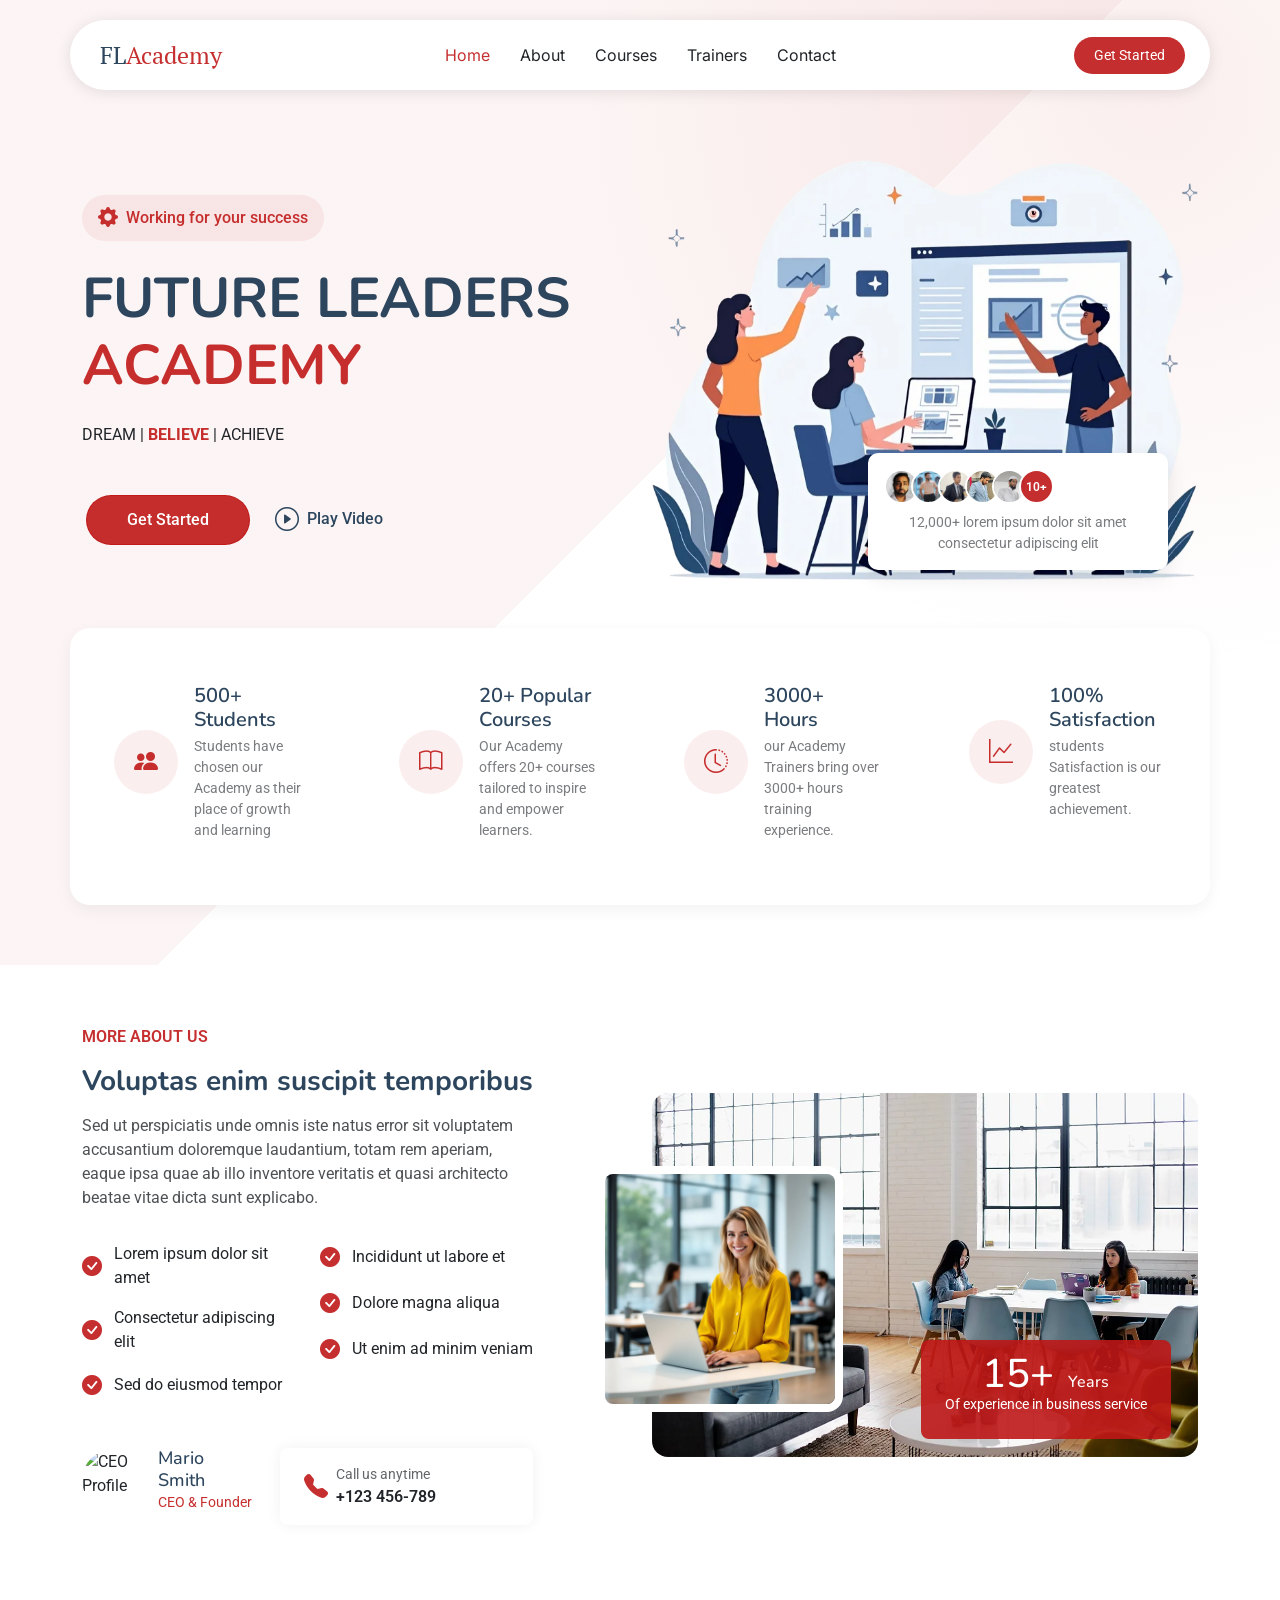
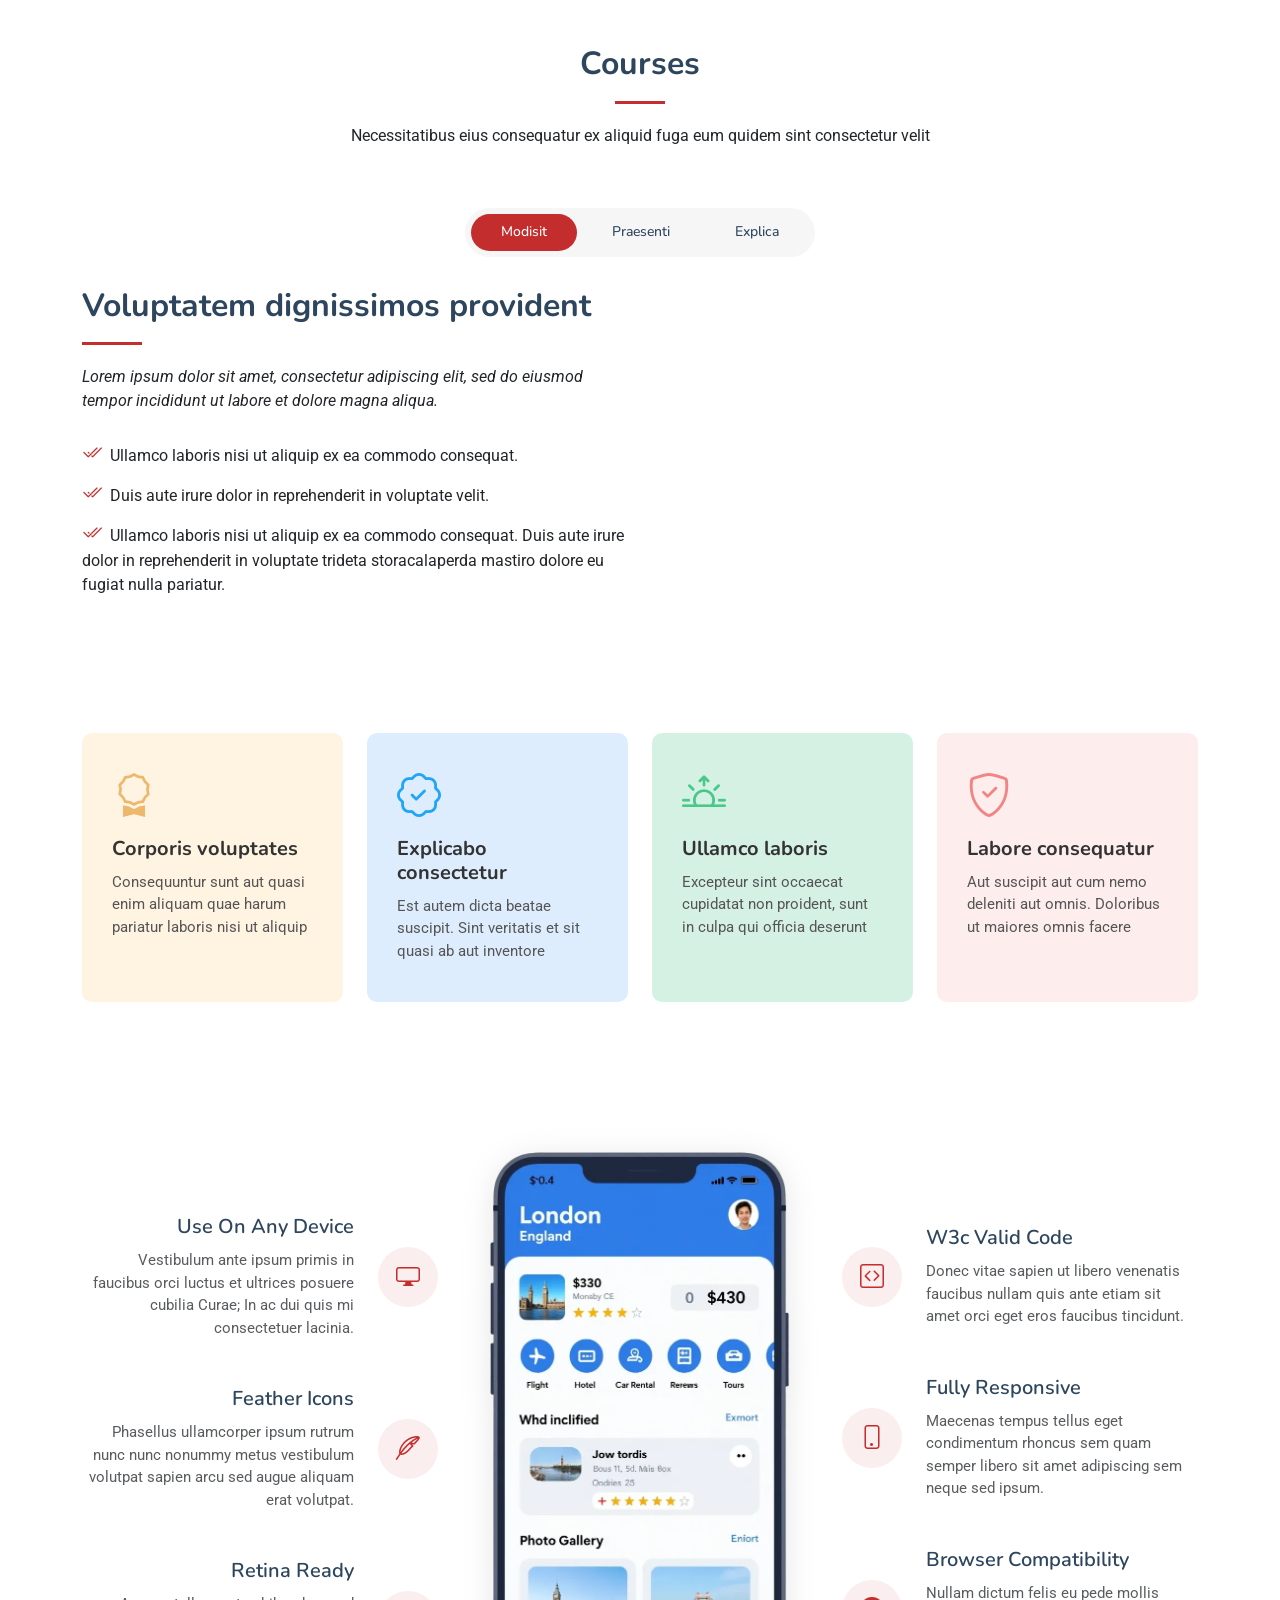
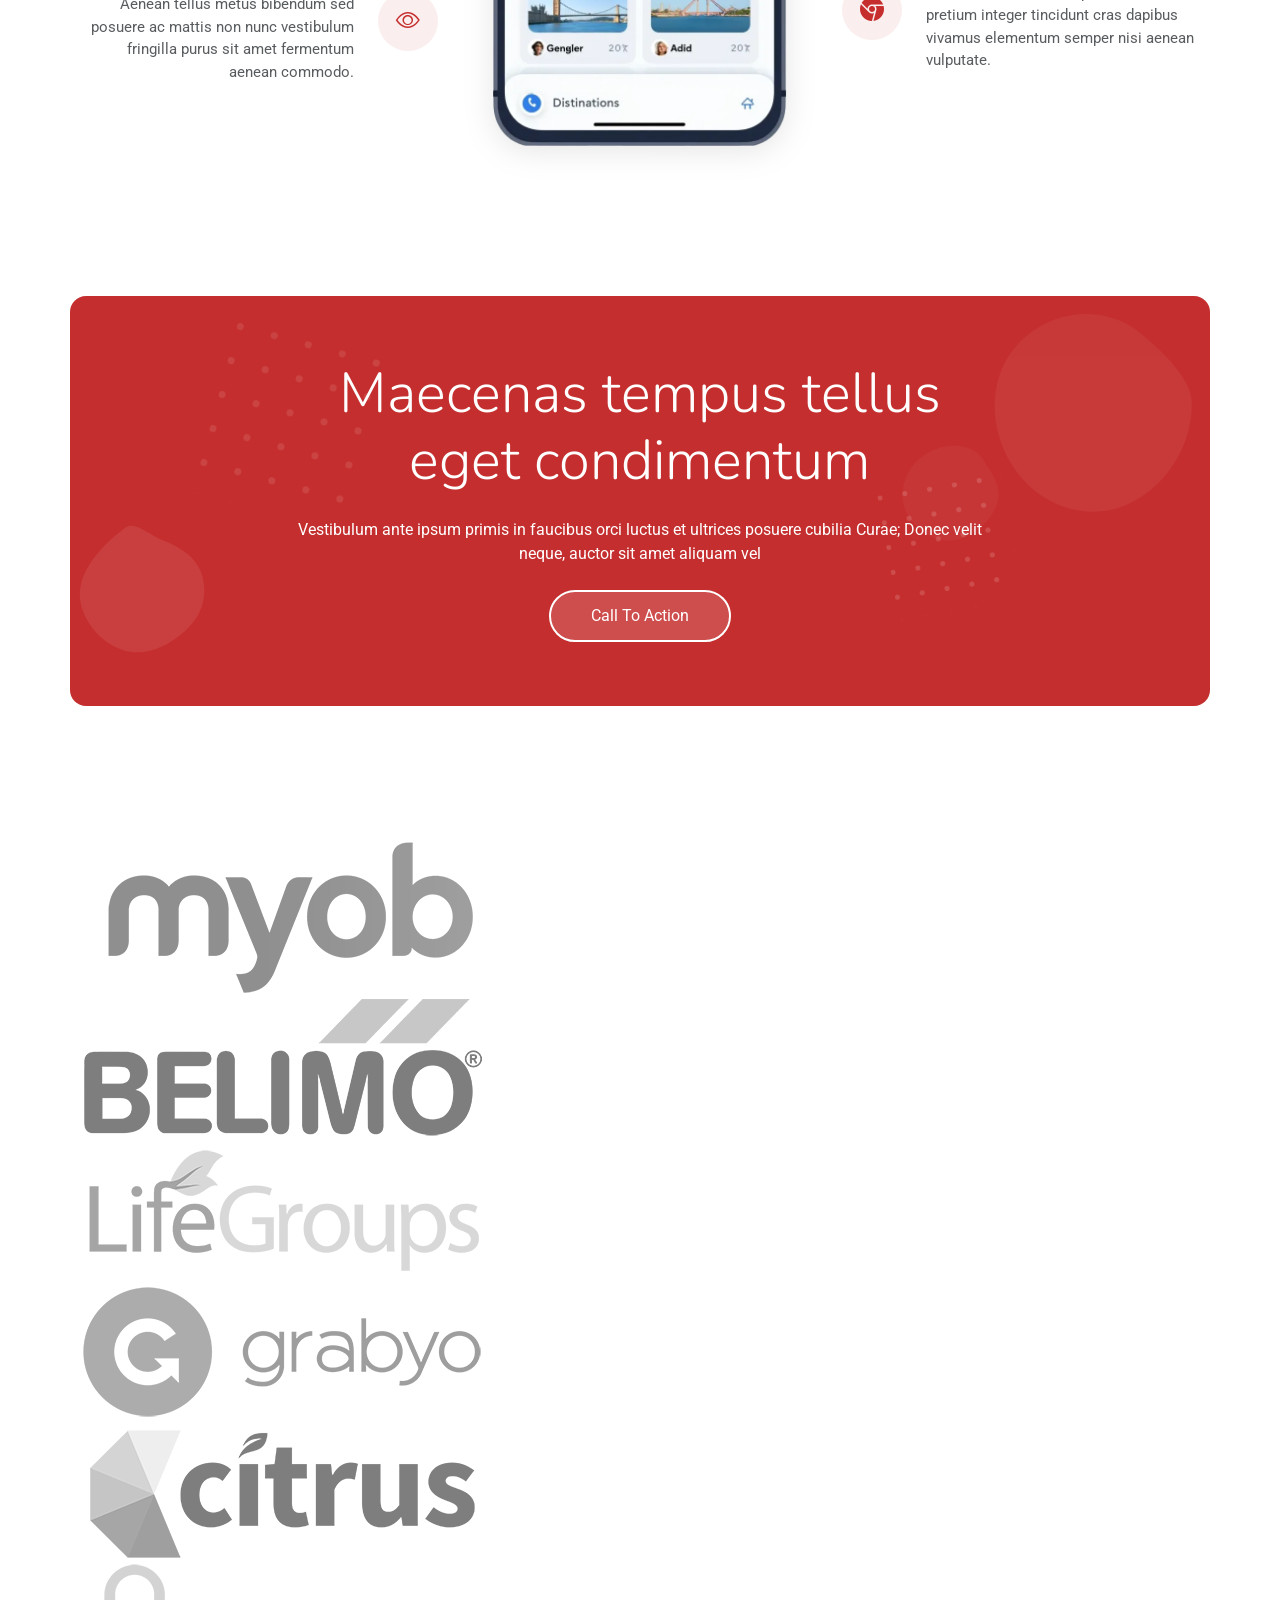
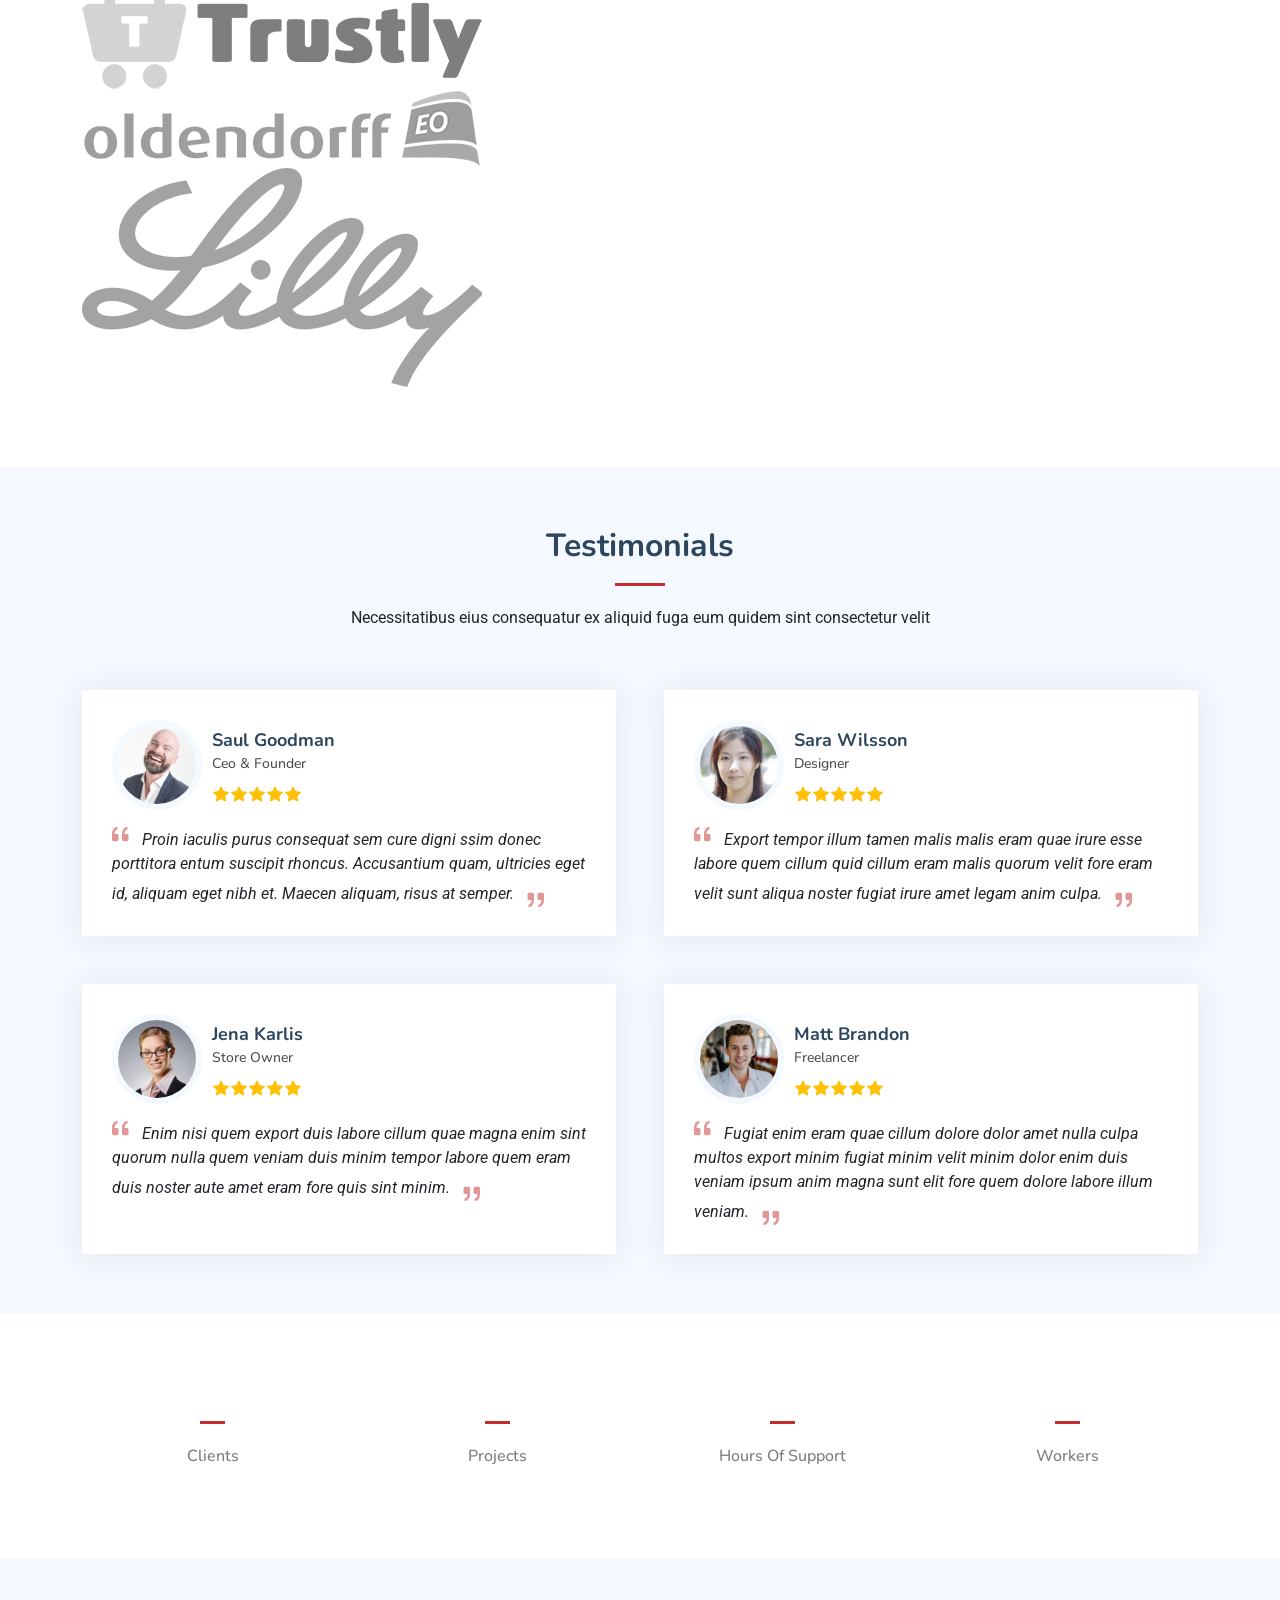
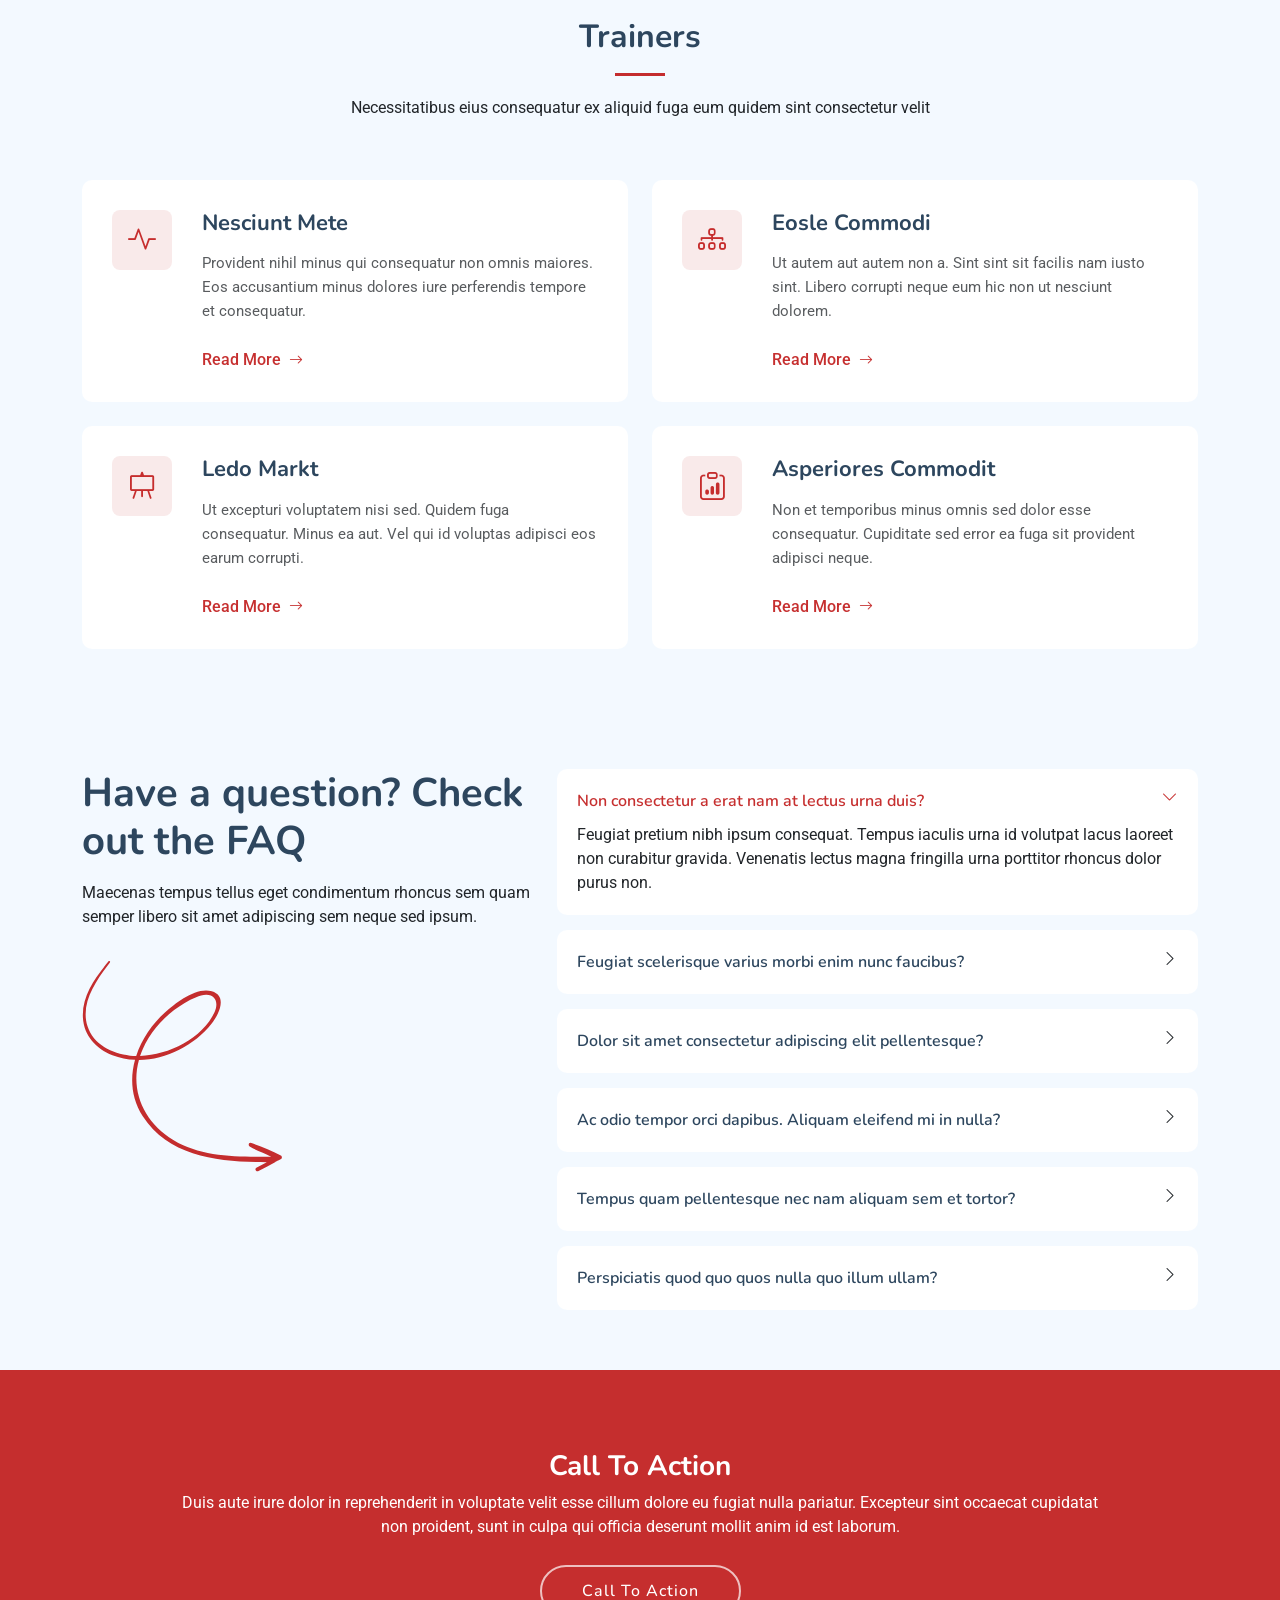
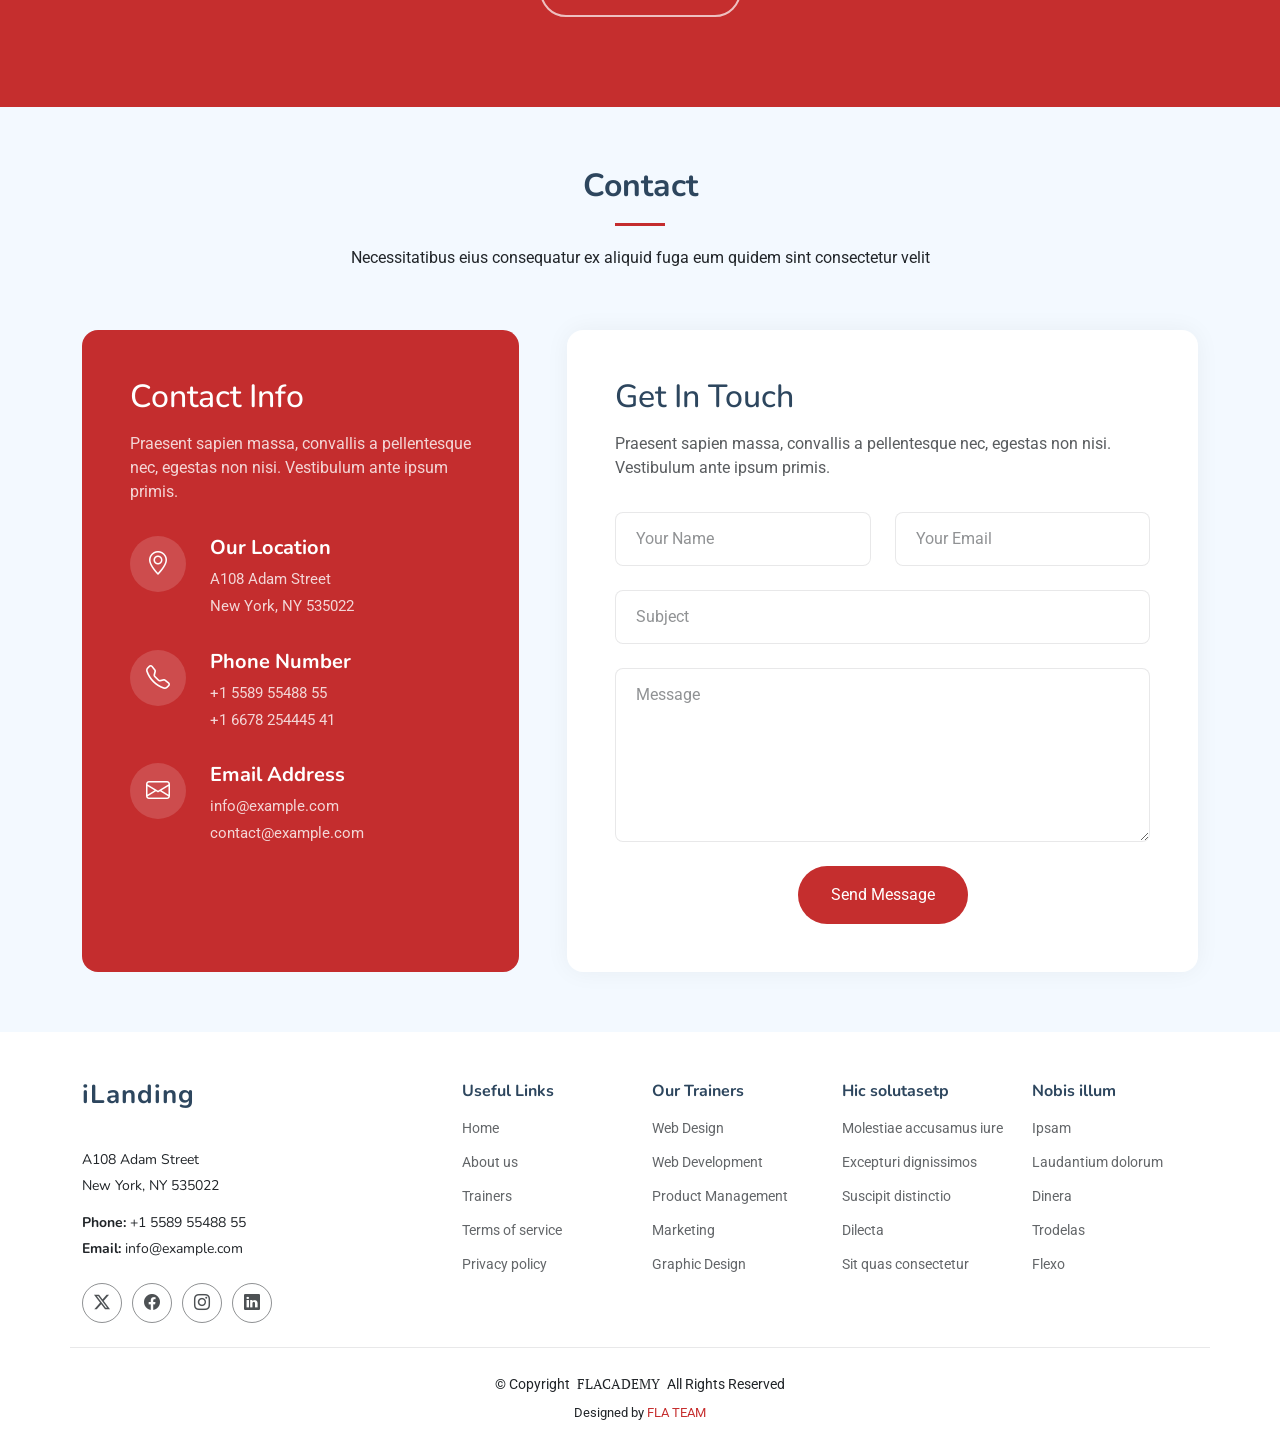
==== index.html @ 69ea2c57 "Add files via upload" ====
<!DOCTYPE html>
<html lang="en">

<head>
  <meta charset="utf-8">
  <meta content="width=device-width, initial-scale=1.0" name="viewport">
  <title>fla Academy</title>
  <meta name="description" content="">
  <meta name="keywords" content="">

  <!-- Favicons -->
  <link href="assets/img/favicon.png" rel="icon">
  <link href="assets/img/apple-touch-icon.png" rel="apple-touch-icon">

  <!-- Fonts -->
  <link href="https://fonts.googleapis.com" rel="preconnect">
  <link href="https://fonts.gstatic.com" rel="preconnect" crossorigin>
  <link
    href="https://fonts.googleapis.com/css2?family=Roboto:ital,wght@0,100;0,300;0,400;0,500;0,700;0,900;1,100;1,300;1,400;1,500;1,700;1,900&family=Inter:wght@100;200;300;400;500;600;700;800;900&family=Nunito:ital,wght@0,200;0,300;0,400;0,500;0,600;0,700;0,800;0,900;1,200;1,300;1,400;1,500;1,600;1,700;1,800;1,900&display=swap"
    rel="stylesheet">
  <link rel="preconnect" href="https://fonts.googleapis.com">
  <link rel="preconnect" href="https://fonts.gstatic.com" crossorigin>
  <link rel="preconnect" href="https://fonts.gstatic.com" crossorigin>
  <link href="https://fonts.googleapis.com/css2?family=PT+Serif:ital,wght@0,400;0,700;1,400;1,700&display=swap"
    rel="stylesheet">
  <!-- Vendor CSS Files -->
  <link href="assets/vendor/bootstrap/css/bootstrap.min.css" rel="stylesheet">
  <link href="assets/vendor/bootstrap-icons/bootstrap-icons.css" rel="stylesheet">
  <link href="assets/vendor/aos/aos.css" rel="stylesheet">
  <link href="assets/vendor/glightbox/css/glightbox.min.css" rel="stylesheet">
  <link href="assets/vendor/swiper/swiper-bundle.min.css" rel="stylesheet">

  <!-- Main CSS File -->
  <link href="assets/css/main.css" rel="stylesheet">
  <link href="assets/css/styles.css" rel="stylesheet">

  <!-- =======================================================
  * Template Name: iLanding
  * Template URL: https://bootstrapmade.com/ilanding-bootstrap-landing-page-template/
  * Updated: Nov 12 2024 with Bootstrap v5.3.3
  * Author: BootstrapMade.com
  * License: https://bootstrapmade.com/license/
  ======================================================== -->
</head>

<body class="index-page">

  <header id="header" class="header d-flex align-items-center fixed-top">
    <div
      class="header-container container-fluid container-xl position-relative d-flex align-items-center justify-content-between">

      <a href="index.html" class="logo d-flex align-items-center me-auto me-xl-0">
        <!-- Uncomment the line below if you also wish to use an image logo -->
        <!-- <img src="assets/img/logo.png" alt=""> -->
        <h1 class="sitename ">FL<SPAn id="fla">Academy</SPAn></h1>
      </a>

      <nav id="navmenu" class="navmenu">
        <ul>
          <li><a href="#hero" class="active">Home</a></li>
          <li><a href="#about">About</a></li>
          <li><a href="#Courses">Courses</a></li>
          <li><a href="#Trainers">Trainers</a></li>
          <li><a href="#contact">Contact</a></li>
        </ul>
        <i class="mobile-nav-toggle d-xl-none bi bi-list"></i>
      </nav>

      <a class="btn-getstarted" href="index.html#about">Get Started</a>

    </div>
  </header>

  <main class="main">

    <!-- Hero Section -->
    <section id="hero" class="hero section">

      <div class="container" data-aos="fade-up" data-aos-delay="100">

        <div class="row align-items-center">
          <div class="col-lg-6">
            <div class="hero-content" data-aos="fade-up" data-aos-delay="200">
              <div class="company-badge mb-4">
                <i class="bi bi-gear-fill me-2"></i>
                Working for your success
              </div>

              <h1 class="mb-4">
                FUTURE LEADERS <br>
                <!-- LEADERS <br> -->
                <span class="accent-text">ACADEMY</span>
              </h1>

              <p class="mb-4 mb-md-5">
                DREAM | <span id="believe">BELIEVE</span> | ACHIEVE
              </p>

              <div class="hero-buttons">
                <a href="#about" class="btn btn-primary me-0 me-sm-2 mx-1">Get Started</a>
                <a href="https://www.youtube.com/watch?v=Y7f98aduVJ8" class="btn btn-link mt-2 mt-sm-0 glightbox">
                  <i class="bi bi-play-circle me-1"></i>
                  Play Video
                </a>
              </div>
            </div>
          </div>

          <div class="col-lg-6">
            <div class="hero-image" data-aos="zoom-out" data-aos-delay="300">
              <img src="assets/img/illustration-1.webp" alt="Hero Image" class="img-fluid">

              <div class="customers-badge">
                <div class="customer-avatars">
                  <img src="assets/img/av1.jpeg" alt="Customer 1" class="avatar">
                  <img src="assets/img/av2.jpeg" alt="Customer 2" class="avatar">
                  <img src="assets/img/av3.jpeg" alt="Customer 3" class="avatar">
                  <img src="assets/img/av4.jpeg" alt="Customer 4" class="avatar">
                  <img src="assets/img/av5.jpeg" alt="Customer 5" class="avatar">
                  <span class="avatar more">10+</span>
                </div>
                <p class="mb-0 mt-2">12,000+ lorem ipsum dolor sit amet consectetur adipiscing elit</p>
              </div>
            </div>
          </div>
        </div>

        <div class="row stats-row gy-4 mt-5" data-aos="fade-up" data-aos-delay="500">
          <div class="col-lg-3 col-md-6">
            <div class="stat-item">
              <div class="stat-icon">
                <i class="bi bi-people-fill"></i>
              </div>
              <div class="stat-content">
                <h4>500+ Students</h4>
                <p class="mb-0">Students have chosen our Academy as their place of growth and learning</p>
              </div>
            </div>
          </div>
          <div class="col-lg-3 col-md-6">
            <div class="stat-item">
              <div class="stat-icon">
                <i class="bi bi-book"></i>
              </div>
              <div class="stat-content">
                <h4>20+ Popular Courses</h4>
                <p class="mb-0">Our Academy offers 20+ courses tailored to inspire and empower learners.</p>
              </div>
            </div>
          </div>
          <div class="col-lg-3 col-md-6">
            <div class="stat-item">
              <div class="stat-icon">
                <i class="bi bi-clock-history"></i>
              </div>
              <div class="stat-content">
                <h4>3000+ Hours</h4>
                <p class="mb-0">our Academy Trainers bring over 3000+ hours training experience.</p>
              </div>
            </div>
          </div>
          <div class="col-lg-3 col-md-6">
            <div class="stat-item">
              <div class="stat-icon">
                <i class="bi bi-graph-up"></i>
              </div>
              <div class="stat-content">
                <h4>100% Satisfaction </h4>
                <p class="mb-0">students Satisfaction is our greatest achievement.</p>
              </div>
            </div>
          </div>
        </div>

      </div>

    </section><!-- /Hero Section -->

    <!-- About Section -->
    <section id="about" class="about section">

      <div class="container" data-aos="fade-up" data-aos-delay="100">

        <div class="row gy-4 align-items-center justify-content-between">

          <div class="col-xl-5" data-aos="fade-up" data-aos-delay="200">
            <span class="about-meta">MORE ABOUT US</span>
            <h2 class="about-title">Voluptas enim suscipit temporibus</h2>
            <p class="about-description">Sed ut perspiciatis unde omnis iste natus error sit voluptatem accusantium
              doloremque laudantium, totam rem aperiam, eaque ipsa quae ab illo inventore veritatis et quasi architecto
              beatae vitae dicta sunt explicabo.</p>

            <div class="row feature-list-wrapper">
              <div class="col-md-6">
                <ul class="feature-list">
                  <li><i class="bi bi-check-circle-fill"></i> Lorem ipsum dolor sit amet</li>
                  <li><i class="bi bi-check-circle-fill"></i> Consectetur adipiscing elit</li>
                  <li><i class="bi bi-check-circle-fill"></i> Sed do eiusmod tempor</li>
                </ul>
              </div>
              <div class="col-md-6">
                <ul class="feature-list">
                  <li><i class="bi bi-check-circle-fill"></i> Incididunt ut labore et</li>
                  <li><i class="bi bi-check-circle-fill"></i> Dolore magna aliqua</li>
                  <li><i class="bi bi-check-circle-fill"></i> Ut enim ad minim veniam</li>
                </ul>
              </div>
            </div>

            <div class="info-wrapper">
              <div class="row gy-4">
                <div class="col-lg-5">
                  <div class="profile d-flex align-items-center gap-3">
                    <img src="assets/img/avatar-1.webp" alt="CEO Profile" class="profile-image">
                    <div>
                      <h4 class="profile-name">Mario Smith</h4>
                      <p class="profile-position">CEO &amp; Founder</p>
                    </div>
                  </div>
                </div>
                <div class="col-lg-7">
                  <div class="contact-info d-flex align-items-center gap-2">
                    <i class="bi bi-telephone-fill"></i>
                    <div>
                      <p class="contact-label">Call us anytime</p>
                      <p class="contact-number">+123 456-789</p>
                    </div>
                  </div>
                </div>
              </div>
            </div>
          </div>

          <div class="col-xl-6" data-aos="fade-up" data-aos-delay="300">
            <div class="image-wrapper">
              <div class="images position-relative" data-aos="zoom-out" data-aos-delay="400">
                <img src="assets/img/about-5.webp" alt="Business Meeting" class="img-fluid main-image rounded-4">
                <img src="assets/img/about-2.webp" alt="Team Discussion" class="img-fluid small-image rounded-4">
              </div>
              <div class="experience-badge floating">
                <h3>15+ <span>Years</span></h3>
                <p>Of experience in business service</p>
              </div>
            </div>
          </div>
        </div>

      </div>

    </section><!-- /About Section -->

    <!-- Courses Section -->
    <section id="Courses" class="Courses section">

      <!-- Section Title -->
      <div class="container section-title" data-aos="fade-up">
        <h2>Courses</h2>
        <p>Necessitatibus eius consequatur ex aliquid fuga eum quidem sint consectetur velit</p>
      </div><!-- End Section Title -->

      <div class="container">

        <div class="d-flex justify-content-center">

          <ul class="nav nav-tabs" data-aos="fade-up" data-aos-delay="100">

            <li class="nav-item">
              <a class="nav-link active show" data-bs-toggle="tab" data-bs-target="#Courses-tab-1">
                <h4>Modisit</h4>
              </a>
            </li><!-- End tab nav item -->

            <li class="nav-item">
              <a class="nav-link" data-bs-toggle="tab" data-bs-target="#Courses-tab-2">
                <h4>Praesenti</h4>
              </a><!-- End tab nav item -->

            </li>
            <li class="nav-item">
              <a class="nav-link" data-bs-toggle="tab" data-bs-target="#Courses-tab-3">
                <h4>Explica</h4>
              </a>
            </li><!-- End tab nav item -->

          </ul>

        </div>

        <div class="tab-content" data-aos="fade-up" data-aos-delay="200">

          <div class="tab-pane fade active show" id="Courses-tab-1">
            <div class="row">
              <div class="col-lg-6 order-2 order-lg-1 mt-3 mt-lg-0 d-flex flex-column justify-content-center">
                <h3>Voluptatem dignissimos provident</h3>
                <p class="fst-italic">
                  Lorem ipsum dolor sit amet, consectetur adipiscing elit, sed do eiusmod tempor incididunt ut labore et
                  dolore
                  magna aliqua.
                </p>
                <ul>
                  <li><i class="bi bi-check2-all"></i> <span>Ullamco laboris nisi ut aliquip ex ea commodo
                      consequat.</span></li>
                  <li><i class="bi bi-check2-all"></i> <span>Duis aute irure dolor in reprehenderit in voluptate
                      velit.</span></li>
                  <li><i class="bi bi-check2-all"></i> <span>Ullamco laboris nisi ut aliquip ex ea commodo consequat.
                      Duis aute irure dolor in reprehenderit in voluptate trideta storacalaperda mastiro dolore eu
                      fugiat nulla pariatur.</span></li>
                </ul>
              </div>
              <div class="col-lg-6 order-1 order-lg-2 text-center">
                <img src="assets/img/Courses-illustration-1.webp" alt="" class="img-fluid">
              </div>
            </div>
          </div><!-- End tab content item -->

          <div class="tab-pane fade" id="Courses-tab-2">
            <div class="row">
              <div class="col-lg-6 order-2 order-lg-1 mt-3 mt-lg-0 d-flex flex-column justify-content-center">
                <h3>Neque exercitationem debitis</h3>
                <p class="fst-italic">
                  Lorem ipsum dolor sit amet, consectetur adipiscing elit, sed do eiusmod tempor incididunt ut labore et
                  dolore
                  magna aliqua.
                </p>
                <ul>
                  <li><i class="bi bi-check2-all"></i> <span>Ullamco laboris nisi ut aliquip ex ea commodo
                      consequat.</span></li>
                  <li><i class="bi bi-check2-all"></i> <span>Duis aute irure dolor in reprehenderit in voluptate
                      velit.</span></li>
                  <li><i class="bi bi-check2-all"></i> <span>Provident mollitia neque rerum asperiores dolores quos qui
                      a. Ipsum neque dolor voluptate nisi sed.</span></li>
                  <li><i class="bi bi-check2-all"></i> <span>Ullamco laboris nisi ut aliquip ex ea commodo consequat.
                      Duis aute irure dolor in reprehenderit in voluptate trideta storacalaperda mastiro dolore eu
                      fugiat nulla pariatur.</span></li>
                </ul>
              </div>
              <div class="col-lg-6 order-1 order-lg-2 text-center">
                <img src="assets/img/Courses-illustration-2.webp" alt="" class="img-fluid">
              </div>
            </div>
          </div><!-- End tab content item -->

          <div class="tab-pane fade" id="Courses-tab-3">
            <div class="row">
              <div class="col-lg-6 order-2 order-lg-1 mt-3 mt-lg-0 d-flex flex-column justify-content-center">
                <h3>Voluptatibus commodi accusamu</h3>
                <ul>
                  <li><i class="bi bi-check2-all"></i> <span>Ullamco laboris nisi ut aliquip ex ea commodo
                      consequat.</span></li>
                  <li><i class="bi bi-check2-all"></i> <span>Duis aute irure dolor in reprehenderit in voluptate
                      velit.</span></li>
                  <li><i class="bi bi-check2-all"></i> <span>Provident mollitia neque rerum asperiores dolores quos qui
                      a. Ipsum neque dolor voluptate nisi sed.</span></li>
                </ul>
                <p class="fst-italic">
                  Lorem ipsum dolor sit amet, consectetur adipiscing elit, sed do eiusmod tempor incididunt ut labore et
                  dolore
                  magna aliqua.
                </p>
              </div>
              <div class="col-lg-6 order-1 order-lg-2 text-center">
                <img src="assets/img/Courses-illustration-3.webp" alt="" class="img-fluid">
              </div>
            </div>
          </div><!-- End tab content item -->

        </div>

      </div>

    </section><!-- /Courses Section -->

    <!-- Courses Cards Section -->
    <section id="Courses-cards" class="Courses-cards section">

      <div class="container">

        <div class="row gy-4">

          <div class="col-xl-3 col-md-6" data-aos="zoom-in" data-aos-delay="100">
            <div class="feature-box orange">
              <i class="bi bi-award"></i>
              <h4>Corporis voluptates</h4>
              <p>Consequuntur sunt aut quasi enim aliquam quae harum pariatur laboris nisi ut aliquip</p>
            </div>
          </div><!-- End Feature Borx-->

          <div class="col-xl-3 col-md-6" data-aos="zoom-in" data-aos-delay="200">
            <div class="feature-box blue">
              <i class="bi bi-patch-check"></i>
              <h4>Explicabo consectetur</h4>
              <p>Est autem dicta beatae suscipit. Sint veritatis et sit quasi ab aut inventore</p>
            </div>
          </div><!-- End Feature Borx-->

          <div class="col-xl-3 col-md-6" data-aos="zoom-in" data-aos-delay="300">
            <div class="feature-box green">
              <i class="bi bi-sunrise"></i>
              <h4>Ullamco laboris</h4>
              <p>Excepteur sint occaecat cupidatat non proident, sunt in culpa qui officia deserunt</p>
            </div>
          </div><!-- End Feature Borx-->

          <div class="col-xl-3 col-md-6" data-aos="zoom-in" data-aos-delay="400">
            <div class="feature-box red">
              <i class="bi bi-shield-check"></i>
              <h4>Labore consequatur</h4>
              <p>Aut suscipit aut cum nemo deleniti aut omnis. Doloribus ut maiores omnis facere</p>
            </div>
          </div><!-- End Feature Borx-->

        </div>

      </div>

    </section><!-- /Courses Cards Section -->

    <!-- Courses 2 Section -->
    <section id="Courses-2" class="Courses-2 section">

      <div class="container" data-aos="fade-up" data-aos-delay="100">

        <div class="row align-items-center">

          <div class="col-lg-4">

            <div class="feature-item text-end mb-5" data-aos="fade-right" data-aos-delay="200">
              <div class="d-flex align-items-center justify-content-end gap-4">
                <div class="feature-content">
                  <h3>Use On Any Device</h3>
                  <p>Vestibulum ante ipsum primis in faucibus orci luctus et ultrices posuere cubilia Curae; In ac dui
                    quis mi consectetuer lacinia.</p>
                </div>
                <div class="feature-icon flex-shrink-0">
                  <i class="bi bi-display"></i>
                </div>
              </div>
            </div><!-- End .feature-item -->

            <div class="feature-item text-end mb-5" data-aos="fade-right" data-aos-delay="300">
              <div class="d-flex align-items-center justify-content-end gap-4">
                <div class="feature-content">
                  <h3>Feather Icons</h3>
                  <p>Phasellus ullamcorper ipsum rutrum nunc nunc nonummy metus vestibulum volutpat sapien arcu sed
                    augue aliquam erat volutpat.</p>
                </div>
                <div class="feature-icon flex-shrink-0">
                  <i class="bi bi-feather"></i>
                </div>
              </div>
            </div><!-- End .feature-item -->

            <div class="feature-item text-end" data-aos="fade-right" data-aos-delay="400">
              <div class="d-flex align-items-center justify-content-end gap-4">
                <div class="feature-content">
                  <h3>Retina Ready</h3>
                  <p>Aenean tellus metus bibendum sed posuere ac mattis non nunc vestibulum fringilla purus sit amet
                    fermentum aenean commodo.</p>
                </div>
                <div class="feature-icon flex-shrink-0">
                  <i class="bi bi-eye"></i>
                </div>
              </div>
            </div><!-- End .feature-item -->

          </div>

          <div class="col-lg-4" data-aos="zoom-in" data-aos-delay="200">
            <div class="phone-mockup text-center">
              <img src="assets/img/phone-app-screen.webp" alt="Phone Mockup" class="img-fluid">
            </div>
          </div><!-- End Phone Mockup -->

          <div class="col-lg-4">

            <div class="feature-item mb-5" data-aos="fade-left" data-aos-delay="200">
              <div class="d-flex align-items-center gap-4">
                <div class="feature-icon flex-shrink-0">
                  <i class="bi bi-code-square"></i>
                </div>
                <div class="feature-content">
                  <h3>W3c Valid Code</h3>
                  <p>Donec vitae sapien ut libero venenatis faucibus nullam quis ante etiam sit amet orci eget eros
                    faucibus tincidunt.</p>
                </div>
              </div>
            </div><!-- End .feature-item -->

            <div class="feature-item mb-5" data-aos="fade-left" data-aos-delay="300">
              <div class="d-flex align-items-center gap-4">
                <div class="feature-icon flex-shrink-0">
                  <i class="bi bi-phone"></i>
                </div>
                <div class="feature-content">
                  <h3>Fully Responsive</h3>
                  <p>Maecenas tempus tellus eget condimentum rhoncus sem quam semper libero sit amet adipiscing sem
                    neque sed ipsum.</p>
                </div>
              </div>
            </div><!-- End .feature-item -->

            <div class="feature-item" data-aos="fade-left" data-aos-delay="400">
              <div class="d-flex align-items-center gap-4">
                <div class="feature-icon flex-shrink-0">
                  <i class="bi bi-browser-chrome"></i>
                </div>
                <div class="feature-content">
                  <h3>Browser Compatibility</h3>
                  <p>Nullam dictum felis eu pede mollis pretium integer tincidunt cras dapibus vivamus elementum semper
                    nisi aenean vulputate.</p>
                </div>
              </div>
            </div><!-- End .feature-item -->

          </div>
        </div>

      </div>

    </section><!-- /Courses 2 Section -->

    <!-- Call To Action Section -->
    <section id="call-to-action" class="call-to-action section">

      <div class="container" data-aos="fade-up" data-aos-delay="100">

        <div class="row content justify-content-center align-items-center position-relative">
          <div class="col-lg-8 mx-auto text-center">
            <h2 class="display-4 mb-4">Maecenas tempus tellus eget condimentum</h2>
            <p class="mb-4">Vestibulum ante ipsum primis in faucibus orci luctus et ultrices posuere cubilia Curae;
              Donec velit neque, auctor sit amet aliquam vel</p>
            <a href="#" class="btn btn-cta">Call To Action</a>
          </div>

          <!-- Abstract Background Elements -->
          <div class="shape shape-1">
            <svg viewBox="0 0 200 200" xmlns="http://www.w3.org/2000/svg">
              <path
                d="M47.1,-57.1C59.9,-45.6,68.5,-28.9,71.4,-10.9C74.2,7.1,71.3,26.3,61.5,41.1C51.7,55.9,35,66.2,16.9,69.2C-1.3,72.2,-21,67.8,-36.9,57.9C-52.8,48,-64.9,32.6,-69.1,15.1C-73.3,-2.4,-69.5,-22,-59.4,-37.1C-49.3,-52.2,-32.8,-62.9,-15.7,-64.9C1.5,-67,34.3,-68.5,47.1,-57.1Z"
                transform="translate(100 100)"></path>
            </svg>
          </div>

          <div class="shape shape-2">
            <svg viewBox="0 0 200 200" xmlns="http://www.w3.org/2000/svg">
              <path
                d="M41.3,-49.1C54.4,-39.3,66.6,-27.2,71.1,-12.1C75.6,3,72.4,20.9,63.3,34.4C54.2,47.9,39.2,56.9,23.2,62.3C7.1,67.7,-10,69.4,-24.8,64.1C-39.7,58.8,-52.3,46.5,-60.1,31.5C-67.9,16.4,-70.9,-1.4,-66.3,-16.6C-61.8,-31.8,-49.7,-44.3,-36.3,-54C-22.9,-63.7,-8.2,-70.6,3.6,-75.1C15.4,-79.6,28.2,-58.9,41.3,-49.1Z"
                transform="translate(100 100)"></path>
            </svg>
          </div>

          <!-- Dot Pattern Groups -->
          <div class="dots dots-1">
            <svg viewBox="0 0 100 100" xmlns="http://www.w3.org/2000/svg">
              <pattern id="dot-pattern" x="0" y="0" width="20" height="20" patternUnits="userSpaceOnUse">
                <circle cx="2" cy="2" r="2" fill="currentColor"></circle>
              </pattern>
              <rect width="100" height="100" fill="url(#dot-pattern)"></rect>
            </svg>
          </div>

          <div class="dots dots-2">
            <svg viewBox="0 0 100 100" xmlns="http://www.w3.org/2000/svg">
              <pattern id="dot-pattern-2" x="0" y="0" width="20" height="20" patternUnits="userSpaceOnUse">
                <circle cx="2" cy="2" r="2" fill="currentColor"></circle>
              </pattern>
              <rect width="100" height="100" fill="url(#dot-pattern-2)"></rect>
            </svg>
          </div>

          <div class="shape shape-3">
            <svg viewBox="0 0 200 200" xmlns="http://www.w3.org/2000/svg">
              <path
                d="M43.3,-57.1C57.4,-46.5,71.1,-32.6,75.3,-16.2C79.5,0.2,74.2,19.1,65.1,35.3C56,51.5,43.1,65,27.4,71.7C11.7,78.4,-6.8,78.3,-23.9,72.4C-41,66.5,-56.7,54.8,-65.4,39.2C-74.1,23.6,-75.8,4,-71.7,-13.2C-67.6,-30.4,-57.7,-45.2,-44.3,-56.1C-30.9,-67,-15.5,-74,0.7,-74.9C16.8,-75.8,33.7,-70.7,43.3,-57.1Z"
                transform="translate(100 100)"></path>
            </svg>
          </div>
        </div>

      </div>

    </section><!-- /Call To Action Section -->

    <!-- Clients Section -->
    <section id="clients" class="clients section">

      <div class="container" data-aos="fade-up" data-aos-delay="100">

        <div class="swiper init-swiper">
          <script type="application/json" class="swiper-config">
            {
              "loop": true,
              "speed": 600,
              "autoplay": {
                "delay": 5000
              },
              "slidesPerView": "auto",
              "pagination": {
                "el": ".swiper-pagination",
                "type": "bullets",
                "clickable": true
              },
              "breakpoints": {
                "320": {
                  "slidesPerView": 2,
                  "spaceBetween": 40
                },
                "480": {
                  "slidesPerView": 3,
                  "spaceBetween": 60
                },
                "640": {
                  "slidesPerView": 4,
                  "spaceBetween": 80
                },
                "992": {
                  "slidesPerView": 6,
                  "spaceBetween": 120
                }
              }
            }
          </script>
          <div class="swiper-wrapper align-items-center">
            <div class="swiper-slide"><img src="assets/img/clients/client-1.png" class="img-fluid" alt=""></div>
            <div class="swiper-slide"><img src="assets/img/clients/client-2.png" class="img-fluid" alt=""></div>
            <div class="swiper-slide"><img src="assets/img/clients/client-3.png" class="img-fluid" alt=""></div>
            <div class="swiper-slide"><img src="assets/img/clients/client-4.png" class="img-fluid" alt=""></div>
            <div class="swiper-slide"><img src="assets/img/clients/client-5.png" class="img-fluid" alt=""></div>
            <div class="swiper-slide"><img src="assets/img/clients/client-6.png" class="img-fluid" alt=""></div>
            <div class="swiper-slide"><img src="assets/img/clients/client-7.png" class="img-fluid" alt=""></div>
            <div class="swiper-slide"><img src="assets/img/clients/client-8.png" class="img-fluid" alt=""></div>
          </div>
          <div class="swiper-pagination"></div>
        </div>

      </div>

    </section><!-- /Clients Section -->

    <!-- Testimonials Section -->
    <section id="testimonials" class="testimonials section light-background">

      <!-- Section Title -->
      <div class="container section-title" data-aos="fade-up">
        <h2>Testimonials</h2>
        <p>Necessitatibus eius consequatur ex aliquid fuga eum quidem sint consectetur velit</p>
      </div><!-- End Section Title -->

      <div class="container">

        <div class="row g-5">

          <div class="col-lg-6" data-aos="fade-up" data-aos-delay="100">
            <div class="testimonial-item">
              <img src="assets/img/testimonials/testimonials-1.jpg" class="testimonial-img" alt="">
              <h3>Saul Goodman</h3>
              <h4>Ceo &amp; Founder</h4>
              <div class="stars">
                <i class="bi bi-star-fill"></i><i class="bi bi-star-fill"></i><i class="bi bi-star-fill"></i><i
                  class="bi bi-star-fill"></i><i class="bi bi-star-fill"></i>
              </div>
              <p>
                <i class="bi bi-quote quote-icon-left"></i>
                <span>Proin iaculis purus consequat sem cure digni ssim donec porttitora entum suscipit rhoncus.
                  Accusantium quam, ultricies eget id, aliquam eget nibh et. Maecen aliquam, risus at semper.</span>
                <i class="bi bi-quote quote-icon-right"></i>
              </p>
            </div>
          </div><!-- End testimonial item -->

          <div class="col-lg-6" data-aos="fade-up" data-aos-delay="200">
            <div class="testimonial-item">
              <img src="assets/img/testimonials/testimonials-2.jpg" class="testimonial-img" alt="">
              <h3>Sara Wilsson</h3>
              <h4>Designer</h4>
              <div class="stars">
                <i class="bi bi-star-fill"></i><i class="bi bi-star-fill"></i><i class="bi bi-star-fill"></i><i
                  class="bi bi-star-fill"></i><i class="bi bi-star-fill"></i>
              </div>
              <p>
                <i class="bi bi-quote quote-icon-left"></i>
                <span>Export tempor illum tamen malis malis eram quae irure esse labore quem cillum quid cillum eram
                  malis quorum velit fore eram velit sunt aliqua noster fugiat irure amet legam anim culpa.</span>
                <i class="bi bi-quote quote-icon-right"></i>
              </p>
            </div>
          </div><!-- End testimonial item -->

          <div class="col-lg-6" data-aos="fade-up" data-aos-delay="300">
            <div class="testimonial-item">
              <img src="assets/img/testimonials/testimonials-3.jpg" class="testimonial-img" alt="">
              <h3>Jena Karlis</h3>
              <h4>Store Owner</h4>
              <div class="stars">
                <i class="bi bi-star-fill"></i><i class="bi bi-star-fill"></i><i class="bi bi-star-fill"></i><i
                  class="bi bi-star-fill"></i><i class="bi bi-star-fill"></i>
              </div>
              <p>
                <i class="bi bi-quote quote-icon-left"></i>
                <span>Enim nisi quem export duis labore cillum quae magna enim sint quorum nulla quem veniam duis minim
                  tempor labore quem eram duis noster aute amet eram fore quis sint minim.</span>
                <i class="bi bi-quote quote-icon-right"></i>
              </p>
            </div>
          </div><!-- End testimonial item -->

          <div class="col-lg-6" data-aos="fade-up" data-aos-delay="400">
            <div class="testimonial-item">
              <img src="assets/img/testimonials/testimonials-4.jpg" class="testimonial-img" alt="">
              <h3>Matt Brandon</h3>
              <h4>Freelancer</h4>
              <div class="stars">
                <i class="bi bi-star-fill"></i><i class="bi bi-star-fill"></i><i class="bi bi-star-fill"></i><i
                  class="bi bi-star-fill"></i><i class="bi bi-star-fill"></i>
              </div>
              <p>
                <i class="bi bi-quote quote-icon-left"></i>
                <span>Fugiat enim eram quae cillum dolore dolor amet nulla culpa multos export minim fugiat minim velit
                  minim dolor enim duis veniam ipsum anim magna sunt elit fore quem dolore labore illum veniam.</span>
                <i class="bi bi-quote quote-icon-right"></i>
              </p>
            </div>
          </div><!-- End testimonial item -->

        </div>

      </div>

    </section><!-- /Testimonials Section -->

    <!-- Stats Section -->
    <section id="stats" class="stats section">

      <div class="container" data-aos="fade-up" data-aos-delay="100">

        <div class="row gy-4">

          <div class="col-lg-3 col-md-6">
            <div class="stats-item text-center w-100 h-100">
              <span data-purecounter-start="0" data-purecounter-end="232" data-purecounter-duration="1"
                class="purecounter"></span>
              <p>Clients</p>
            </div>
          </div><!-- End Stats Item -->

          <div class="col-lg-3 col-md-6">
            <div class="stats-item text-center w-100 h-100">
              <span data-purecounter-start="0" data-purecounter-end="521" data-purecounter-duration="1"
                class="purecounter"></span>
              <p>Projects</p>
            </div>
          </div><!-- End Stats Item -->

          <div class="col-lg-3 col-md-6">
            <div class="stats-item text-center w-100 h-100">
              <span data-purecounter-start="0" data-purecounter-end="1453" data-purecounter-duration="1"
                class="purecounter"></span>
              <p>Hours Of Support</p>
            </div>
          </div><!-- End Stats Item -->

          <div class="col-lg-3 col-md-6">
            <div class="stats-item text-center w-100 h-100">
              <span data-purecounter-start="0" data-purecounter-end="32" data-purecounter-duration="1"
                class="purecounter"></span>
              <p>Workers</p>
            </div>
          </div><!-- End Stats Item -->

        </div>

      </div>

    </section><!-- /Stats Section -->

    <!-- Trainers Section -->
    <section id="Trainers" class="Trainers section light-background">

      <!-- Section Title -->
      <div class="container section-title" data-aos="fade-up">
        <h2>Trainers</h2>
        <p>Necessitatibus eius consequatur ex aliquid fuga eum quidem sint consectetur velit</p>
      </div><!-- End Section Title -->

      <div class="container" data-aos="fade-up" data-aos-delay="100">

        <div class="row g-4">

          <div class="col-lg-6" data-aos="fade-up" data-aos-delay="100">
            <div class="service-card d-flex">
              <div class="icon flex-shrink-0">
                <i class="bi bi-activity"></i>
              </div>
              <div>
                <h3>Nesciunt Mete</h3>
                <p>Provident nihil minus qui consequatur non omnis maiores. Eos accusantium minus dolores iure
                  perferendis tempore et consequatur.</p>
                <a href="service-details.html" class="read-more">Read More <i class="bi bi-arrow-right"></i></a>
              </div>
            </div>
          </div><!-- End Service Card -->

          <div class="col-lg-6" data-aos="fade-up" data-aos-delay="200">
            <div class="service-card d-flex">
              <div class="icon flex-shrink-0">
                <i class="bi bi-diagram-3"></i>
              </div>
              <div>
                <h3>Eosle Commodi</h3>
                <p>Ut autem aut autem non a. Sint sint sit facilis nam iusto sint. Libero corrupti neque eum hic non ut
                  nesciunt dolorem.</p>
                <a href="service-details.html" class="read-more">Read More <i class="bi bi-arrow-right"></i></a>
              </div>
            </div>
          </div><!-- End Service Card -->

          <div class="col-lg-6" data-aos="fade-up" data-aos-delay="300">
            <div class="service-card d-flex">
              <div class="icon flex-shrink-0">
                <i class="bi bi-easel"></i>
              </div>
              <div>
                <h3>Ledo Markt</h3>
                <p>Ut excepturi voluptatem nisi sed. Quidem fuga consequatur. Minus ea aut. Vel qui id voluptas adipisci
                  eos earum corrupti.</p>
                <a href="service-details.html" class="read-more">Read More <i class="bi bi-arrow-right"></i></a>
              </div>
            </div>
          </div><!-- End Service Card -->

          <div class="col-lg-6" data-aos="fade-up" data-aos-delay="400">
            <div class="service-card d-flex">
              <div class="icon flex-shrink-0">
                <i class="bi bi-clipboard-data"></i>
              </div>
              <div>
                <h3>Asperiores Commodit</h3>
                <p>Non et temporibus minus omnis sed dolor esse consequatur. Cupiditate sed error ea fuga sit provident
                  adipisci neque.</p>
                <a href="service-details.html" class="read-more">Read More <i class="bi bi-arrow-right"></i></a>
              </div>
            </div>
          </div><!-- End Service Card -->

        </div>

      </div>

    </section><!-- /Trainers Section -->



    <!-- Faq Section -->
    <section class="faq-9 faq section light-background" id="faq">

      <div class="container">
        <div class="row">

          <div class="col-lg-5" data-aos="fade-up">
            <h2 class="faq-title">Have a question? Check out the FAQ</h2>
            <p class="faq-description">Maecenas tempus tellus eget condimentum rhoncus sem quam semper libero sit amet
              adipiscing sem neque sed ipsum.</p>
            <div class="faq-arrow d-none d-lg-block" data-aos="fade-up" data-aos-delay="200">
              <svg class="faq-arrow" width="200" height="211" viewBox="0 0 200 211" fill="none"
                xmlns="http://www.w3.org/2000/svg">
                <path
                  d="M198.804 194.488C189.279 189.596 179.529 185.52 169.407 182.07L169.384 182.049C169.227 181.994 169.07 181.939 168.912 181.884C166.669 181.139 165.906 184.546 167.669 185.615C174.053 189.473 182.761 191.837 189.146 195.695C156.603 195.912 119.781 196.591 91.266 179.049C62.5221 161.368 48.1094 130.695 56.934 98.891C84.5539 98.7247 112.556 84.0176 129.508 62.667C136.396 53.9724 146.193 35.1448 129.773 30.2717C114.292 25.6624 93.7109 41.8875 83.1971 51.3147C70.1109 63.039 59.63 78.433 54.2039 95.0087C52.1221 94.9842 50.0776 94.8683 48.0703 94.6608C30.1803 92.8027 11.2197 83.6338 5.44902 65.1074C-1.88449 41.5699 14.4994 19.0183 27.9202 1.56641C28.6411 0.625793 27.2862 -0.561638 26.5419 0.358501C13.4588 16.4098 -0.221091 34.5242 0.896608 56.5659C1.8218 74.6941 14.221 87.9401 30.4121 94.2058C37.7076 97.0203 45.3454 98.5003 53.0334 98.8449C47.8679 117.532 49.2961 137.487 60.7729 155.283C87.7615 197.081 139.616 201.147 184.786 201.155L174.332 206.827C172.119 208.033 174.345 211.287 176.537 210.105C182.06 207.125 187.582 204.122 193.084 201.144C193.346 201.147 195.161 199.887 195.423 199.868C197.08 198.548 193.084 201.144 195.528 199.81C196.688 199.192 197.846 198.552 199.006 197.935C200.397 197.167 200.007 195.087 198.804 194.488ZM60.8213 88.0427C67.6894 72.648 78.8538 59.1566 92.1207 49.0388C98.8475 43.9065 106.334 39.2953 114.188 36.1439C117.295 34.8947 120.798 33.6609 124.168 33.635C134.365 33.5511 136.354 42.9911 132.638 51.031C120.47 77.4222 86.8639 93.9837 58.0983 94.9666C58.8971 92.6666 59.783 90.3603 60.8213 88.0427Z"
                  fill="currentColor"></path>
              </svg>
            </div>
          </div>

          <div class="col-lg-7" data-aos="fade-up" data-aos-delay="300">
            <div class="faq-container">

              <div class="faq-item faq-active">
                <h3>Non consectetur a erat nam at lectus urna duis?</h3>
                <div class="faq-content">
                  <p>Feugiat pretium nibh ipsum consequat. Tempus iaculis urna id volutpat lacus laoreet non curabitur
                    gravida. Venenatis lectus magna fringilla urna porttitor rhoncus dolor purus non.</p>
                </div>
                <i class="faq-toggle bi bi-chevron-right"></i>
              </div><!-- End Faq item-->

              <div class="faq-item">
                <h3>Feugiat scelerisque varius morbi enim nunc faucibus?</h3>
                <div class="faq-content">
                  <p>Dolor sit amet consectetur adipiscing elit pellentesque habitant morbi. Id interdum velit laoreet
                    id donec ultrices. Fringilla phasellus faucibus scelerisque eleifend donec pretium. Est pellentesque
                    elit ullamcorper dignissim. Mauris ultrices eros in cursus turpis massa tincidunt dui.</p>
                </div>
                <i class="faq-toggle bi bi-chevron-right"></i>
              </div><!-- End Faq item-->

              <div class="faq-item">
                <h3>Dolor sit amet consectetur adipiscing elit pellentesque?</h3>
                <div class="faq-content">
                  <p>Eleifend mi in nulla posuere sollicitudin aliquam ultrices sagittis orci. Faucibus pulvinar
                    elementum integer enim. Sem nulla pharetra diam sit amet nisl suscipit. Rutrum tellus pellentesque
                    eu tincidunt. Lectus urna duis convallis convallis tellus. Urna molestie at elementum eu facilisis
                    sed odio morbi quis</p>
                </div>
                <i class="faq-toggle bi bi-chevron-right"></i>
              </div><!-- End Faq item-->

              <div class="faq-item">
                <h3>Ac odio tempor orci dapibus. Aliquam eleifend mi in nulla?</h3>
                <div class="faq-content">
                  <p>Dolor sit amet consectetur adipiscing elit pellentesque habitant morbi. Id interdum velit laoreet
                    id donec ultrices. Fringilla phasellus faucibus scelerisque eleifend donec pretium. Est pellentesque
                    elit ullamcorper dignissim. Mauris ultrices eros in cursus turpis massa tincidunt dui.</p>
                </div>
                <i class="faq-toggle bi bi-chevron-right"></i>
              </div><!-- End Faq item-->

              <div class="faq-item">
                <h3>Tempus quam pellentesque nec nam aliquam sem et tortor?</h3>
                <div class="faq-content">
                  <p>Molestie a iaculis at erat pellentesque adipiscing commodo. Dignissim suspendisse in est ante in.
                    Nunc vel risus commodo viverra maecenas accumsan. Sit amet nisl suscipit adipiscing bibendum est.
                    Purus gravida quis blandit turpis cursus in</p>
                </div>
                <i class="faq-toggle bi bi-chevron-right"></i>
              </div><!-- End Faq item-->

              <div class="faq-item">
                <h3>Perspiciatis quod quo quos nulla quo illum ullam?</h3>
                <div class="faq-content">
                  <p>Enim ea facilis quaerat voluptas quidem et dolorem. Quis et consequatur non sed in suscipit sequi.
                    Distinctio ipsam dolore et.</p>
                </div>
                <i class="faq-toggle bi bi-chevron-right"></i>
              </div><!-- End Faq item-->

            </div>
          </div>

        </div>
      </div>
    </section><!-- /Faq Section -->

    <!-- Call To Action 2 Section -->
    <section id="call-to-action-2" class="call-to-action-2 section dark-background">

      <div class="container">
        <div class="row justify-content-center" data-aos="zoom-in" data-aos-delay="100">
          <div class="col-xl-10">
            <div class="text-center">
              <h3>Call To Action</h3>
              <p>Duis aute irure dolor in reprehenderit in voluptate velit esse cillum dolore eu fugiat nulla pariatur.
                Excepteur sint occaecat cupidatat non proident, sunt in culpa qui officia deserunt mollit anim id est
                laborum.</p>
              <a class="cta-btn" href="#">Call To Action</a>
            </div>
          </div>
        </div>
      </div>

    </section><!-- /Call To Action 2 Section -->

    <!-- Contact Section -->
    <section id="contact" class="contact section light-background">

      <!-- Section Title -->
      <div class="container section-title" data-aos="fade-up">
        <h2>Contact</h2>
        <p>Necessitatibus eius consequatur ex aliquid fuga eum quidem sint consectetur velit</p>
      </div><!-- End Section Title -->

      <div class="container" data-aos="fade-up" data-aos-delay="100">

        <div class="row g-4 g-lg-5">
          <div class="col-lg-5">
            <div class="info-box" data-aos="fade-up" data-aos-delay="200">
              <h3>Contact Info</h3>
              <p>Praesent sapien massa, convallis a pellentesque nec, egestas non nisi. Vestibulum ante ipsum primis.
              </p>

              <div class="info-item" data-aos="fade-up" data-aos-delay="300">
                <div class="icon-box">
                  <i class="bi bi-geo-alt"></i>
                </div>
                <div class="content">
                  <h4>Our Location</h4>
                  <p>A108 Adam Street</p>
                  <p>New York, NY 535022</p>
                </div>
              </div>

              <div class="info-item" data-aos="fade-up" data-aos-delay="400">
                <div class="icon-box">
                  <i class="bi bi-telephone"></i>
                </div>
                <div class="content">
                  <h4>Phone Number</h4>
                  <p>+1 5589 55488 55</p>
                  <p>+1 6678 254445 41</p>
                </div>
              </div>

              <div class="info-item" data-aos="fade-up" data-aos-delay="500">
                <div class="icon-box">
                  <i class="bi bi-envelope"></i>
                </div>
                <div class="content">
                  <h4>Email Address</h4>
                  <p>info@example.com</p>
                  <p>contact@example.com</p>
                </div>
              </div>
            </div>
          </div>

          <div class="col-lg-7">
            <div class="contact-form" data-aos="fade-up" data-aos-delay="300">
              <h3>Get In Touch</h3>
              <p>Praesent sapien massa, convallis a pellentesque nec, egestas non nisi. Vestibulum ante ipsum primis.
              </p>

              <form action="forms/contact.php" method="post" class="php-email-form" data-aos="fade-up"
                data-aos-delay="200">
                <div class="row gy-4">

                  <div class="col-md-6">
                    <input type="text" name="name" class="form-control" placeholder="Your Name" required="">
                  </div>

                  <div class="col-md-6 ">
                    <input type="email" class="form-control" name="email" placeholder="Your Email" required="">
                  </div>

                  <div class="col-12">
                    <input type="text" class="form-control" name="subject" placeholder="Subject" required="">
                  </div>

                  <div class="col-12">
                    <textarea class="form-control" name="message" rows="6" placeholder="Message" required=""></textarea>
                  </div>

                  <div class="col-12 text-center">
                    <div class="loading">Loading</div>
                    <div class="error-message"></div>
                    <div class="sent-message">Your message has been sent. Thank you!</div>

                    <button type="submit" class="btn">Send Message</button>
                  </div>

                </div>
              </form>

            </div>
          </div>

        </div>

      </div>

    </section><!-- /Contact Section -->

  </main>

  <footer id="footer" class="footer">

    <div class="container footer-top">
      <div class="row gy-4">
        <div class="col-lg-4 col-md-6 footer-about">
          <a href="index.html" class="logo d-flex align-items-center">
            <span class="sitename">iLanding</span>
          </a>
          <div class="footer-contact pt-3">
            <p>A108 Adam Street</p>
            <p>New York, NY 535022</p>
            <p class="mt-3"><strong>Phone:</strong> <span>+1 5589 55488 55</span></p>
            <p><strong>Email:</strong> <span>info@example.com</span></p>
          </div>
          <div class="social-links d-flex mt-4">
            <a href=""><i class="bi bi-twitter-x"></i></a>
            <a href=""><i class="bi bi-facebook"></i></a>
            <a href=""><i class="bi bi-instagram"></i></a>
            <a href=""><i class="bi bi-linkedin"></i></a>
          </div>
        </div>

        <div class="col-lg-2 col-md-3 footer-links">
          <h4>Useful Links</h4>
          <ul>
            <li><a href="#">Home</a></li>
            <li><a href="#">About us</a></li>
            <li><a href="#">Trainers</a></li>
            <li><a href="#">Terms of service</a></li>
            <li><a href="#">Privacy policy</a></li>
          </ul>
        </div>

        <div class="col-lg-2 col-md-3 footer-links">
          <h4>Our Trainers</h4>
          <ul>
            <li><a href="#">Web Design</a></li>
            <li><a href="#">Web Development</a></li>
            <li><a href="#">Product Management</a></li>
            <li><a href="#">Marketing</a></li>
            <li><a href="#">Graphic Design</a></li>
          </ul>
        </div>

        <div class="col-lg-2 col-md-3 footer-links">
          <h4>Hic solutasetp</h4>
          <ul>
            <li><a href="#">Molestiae accusamus iure</a></li>
            <li><a href="#">Excepturi dignissimos</a></li>
            <li><a href="#">Suscipit distinctio</a></li>
            <li><a href="#">Dilecta</a></li>
            <li><a href="#">Sit quas consectetur</a></li>
          </ul>
        </div>

        <div class="col-lg-2 col-md-3 footer-links">
          <h4>Nobis illum</h4>
          <ul>
            <li><a href="#">Ipsam</a></li>
            <li><a href="#">Laudantium dolorum</a></li>
            <li><a href="#">Dinera</a></li>
            <li><a href="#">Trodelas</a></li>
            <li><a href="#">Flexo</a></li>
          </ul>
        </div>

      </div>
    </div>

    <div class="container copyright text-center mt-4">
      <p>© <span>Copyright</span> <strong class="px-1 sitename">FLACADEMY</strong> <span>All Rights Reserved</span></p>
      <div class="credits">
        <!-- All the links in the footer should remain intact. -->
        <!-- You can delete the links only if you've purchased the pro version. -->
        <!-- Licensing information: https://bootstrapmade.com/license/ -->
        <!-- Purchase the pro version with working PHP/AJAX contact form: [buy-url] -->
        Designed by <a href="https://bootstrapmade.com/">FLA TEAM</a>
      </div>
    </div>

  </footer>

  <!-- Scroll Top -->
  <a href="#" id="scroll-top" class="scroll-top d-flex align-items-center justify-content-center"><i
      class="bi bi-arrow-up-short"></i></a>

  <!-- Vendor JS Files -->
  <script src="assets/vendor/bootstrap/js/bootstrap.bundle.min.js"></script>
  <script src="assets/vendor/php-email-form/validate.js"></script>
  <script src="assets/vendor/aos/aos.js"></script>
  <script src="assets/vendor/glightbox/js/glightbox.min.js"></script>
  <script src="assets/vendor/swiper/swiper-bundle.min.js"></script>
  <script src="assets/vendor/purecounter/purecounter_vanilla.js"></script>

  <!-- Main JS File -->
  <script src="assets/js/main.js"></script>

</body>

</html>
---- assets/css/styles.css ----
.sitename{
    font-family:  "PT Serif", serif;
    font-weight: 400;
    font-style: normal;
}
#fla{
    color: rgba(191, 23, 23, 0.897);
    
}
#believe {
    color: rgba(191, 23, 23, 0.897);
    font-weight: bolder;
}
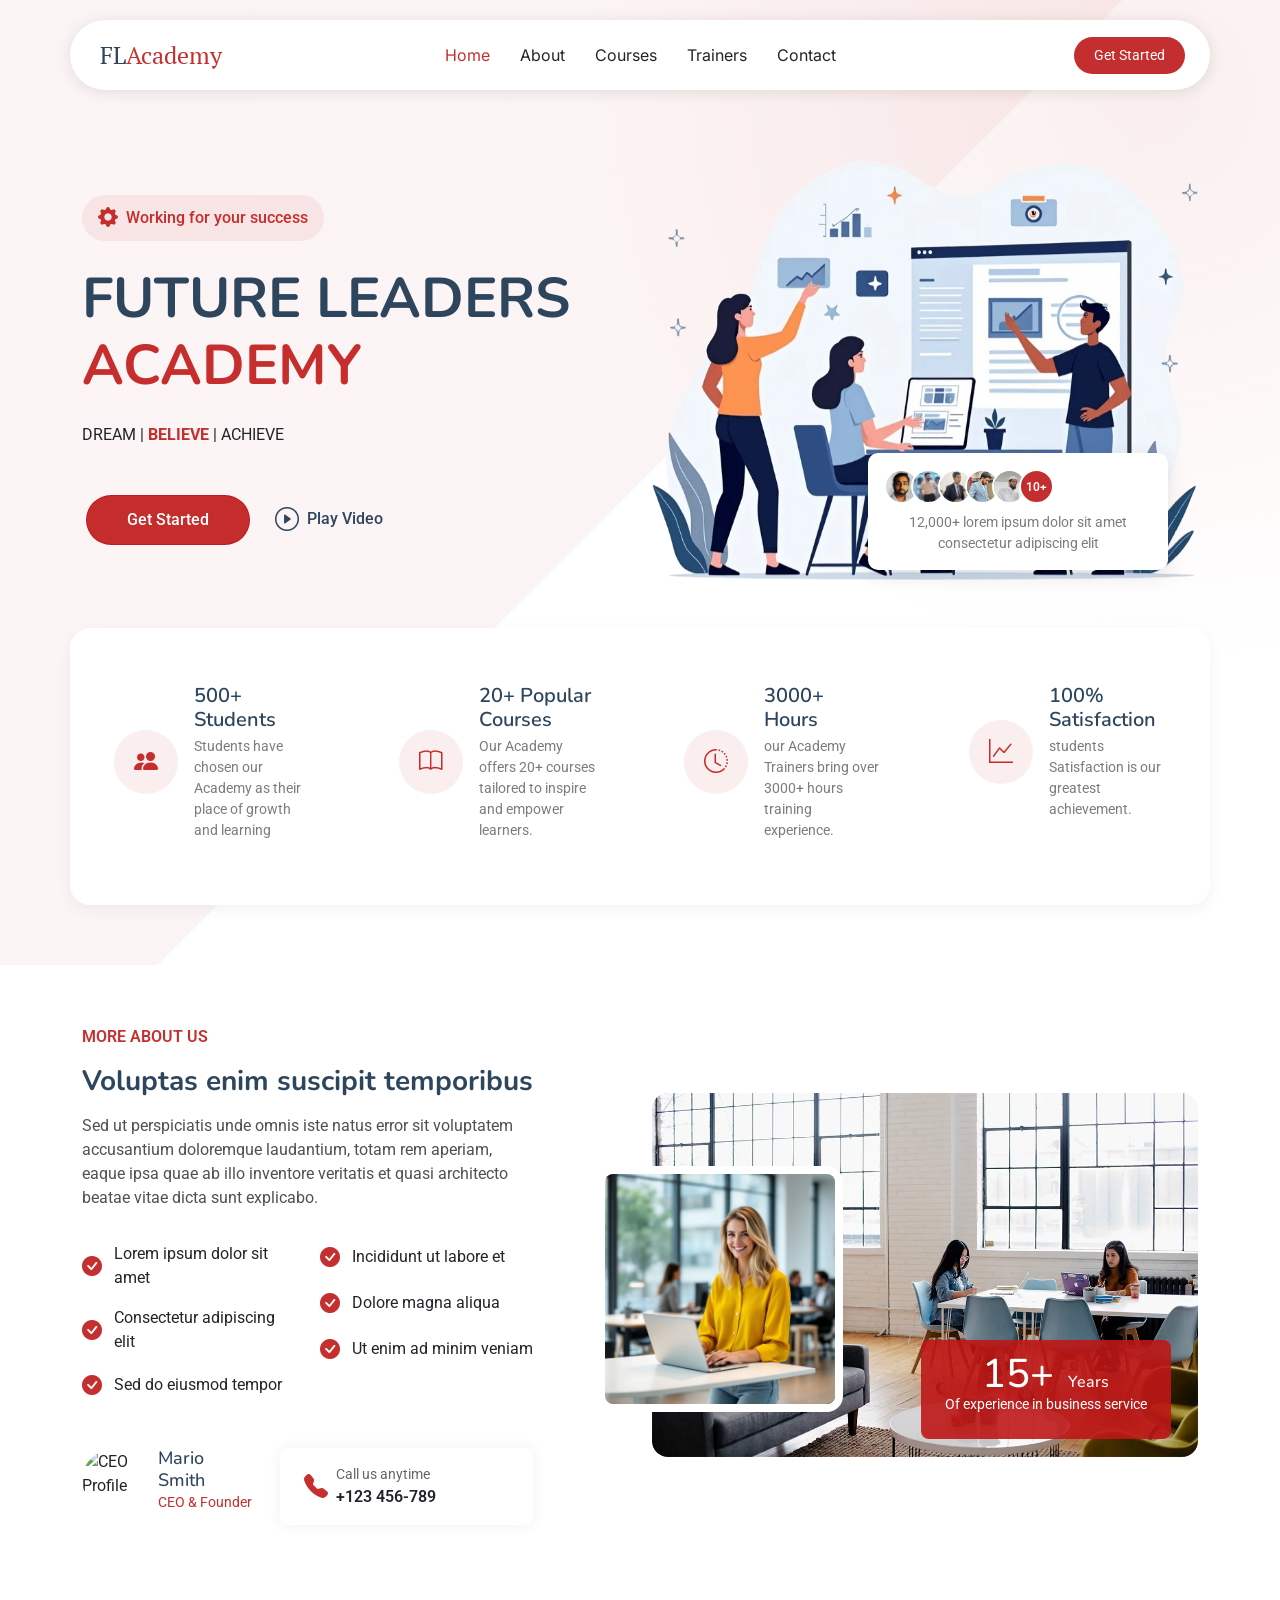
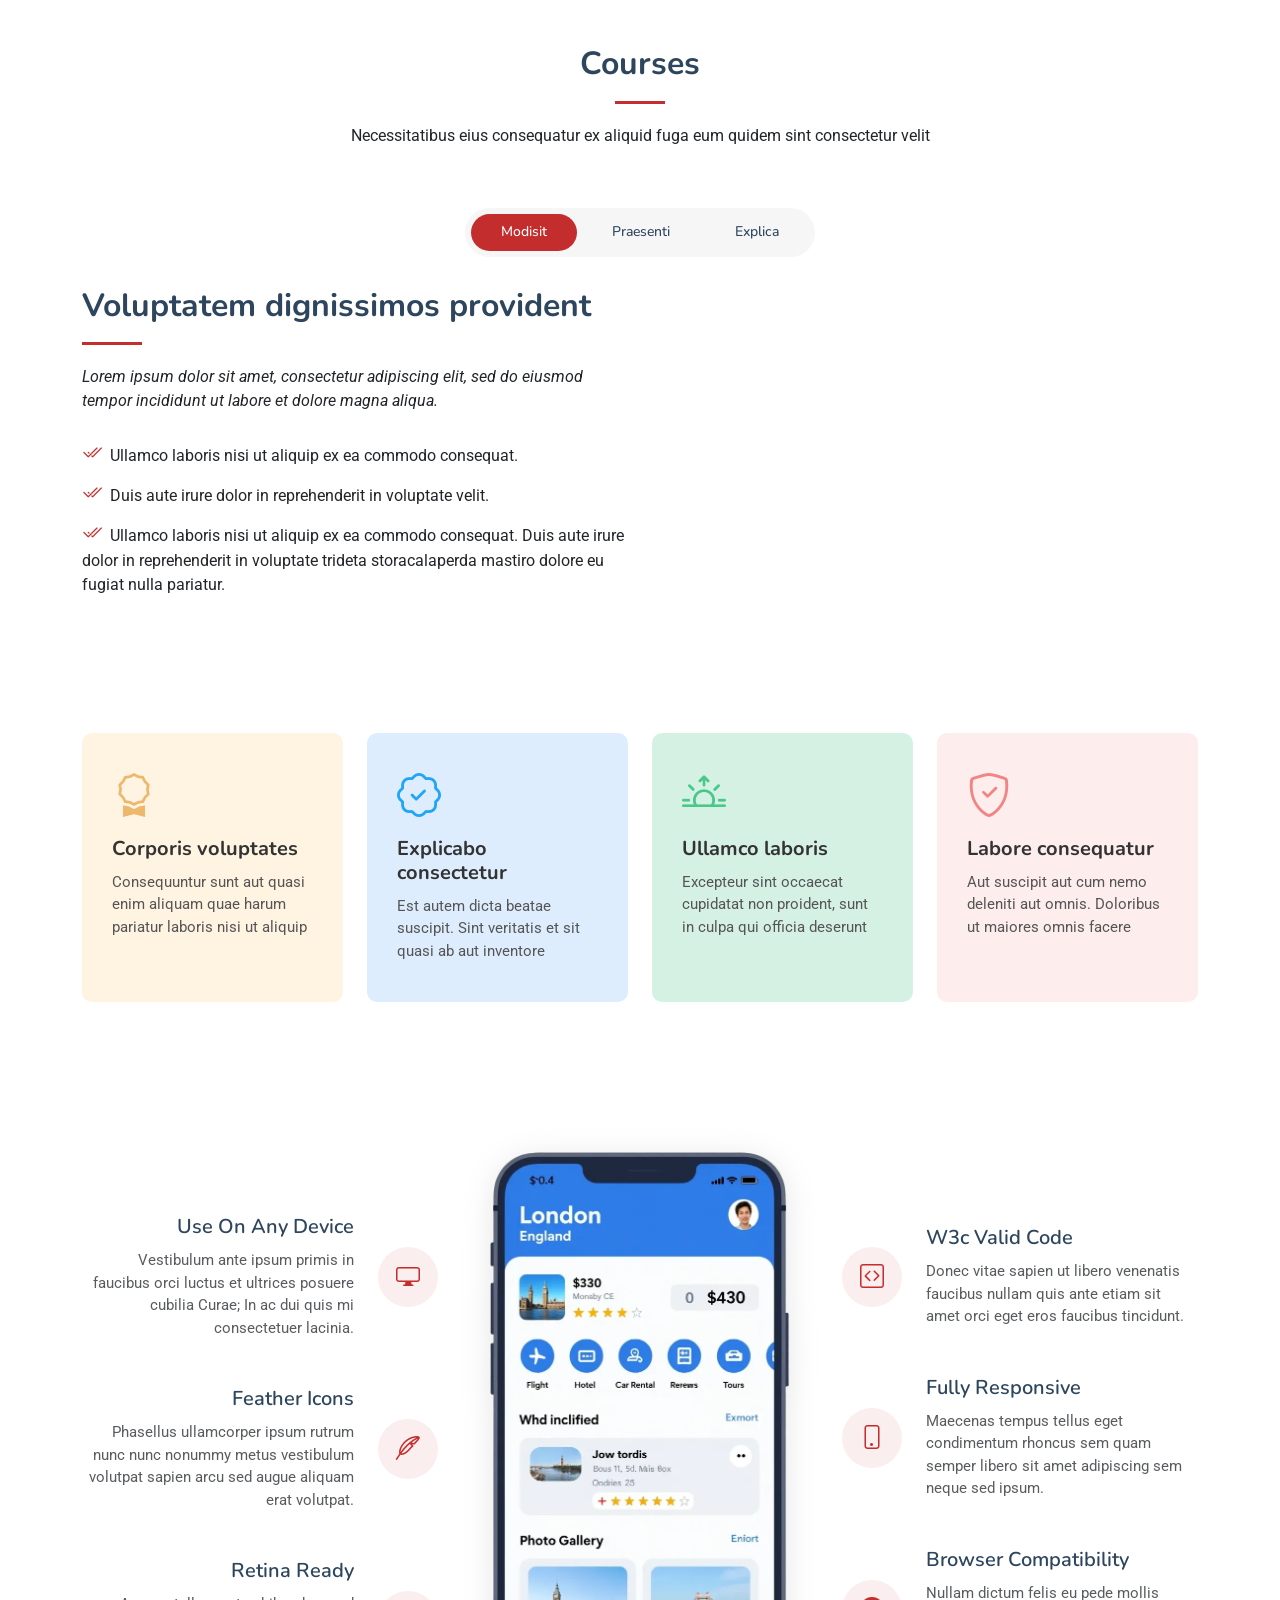
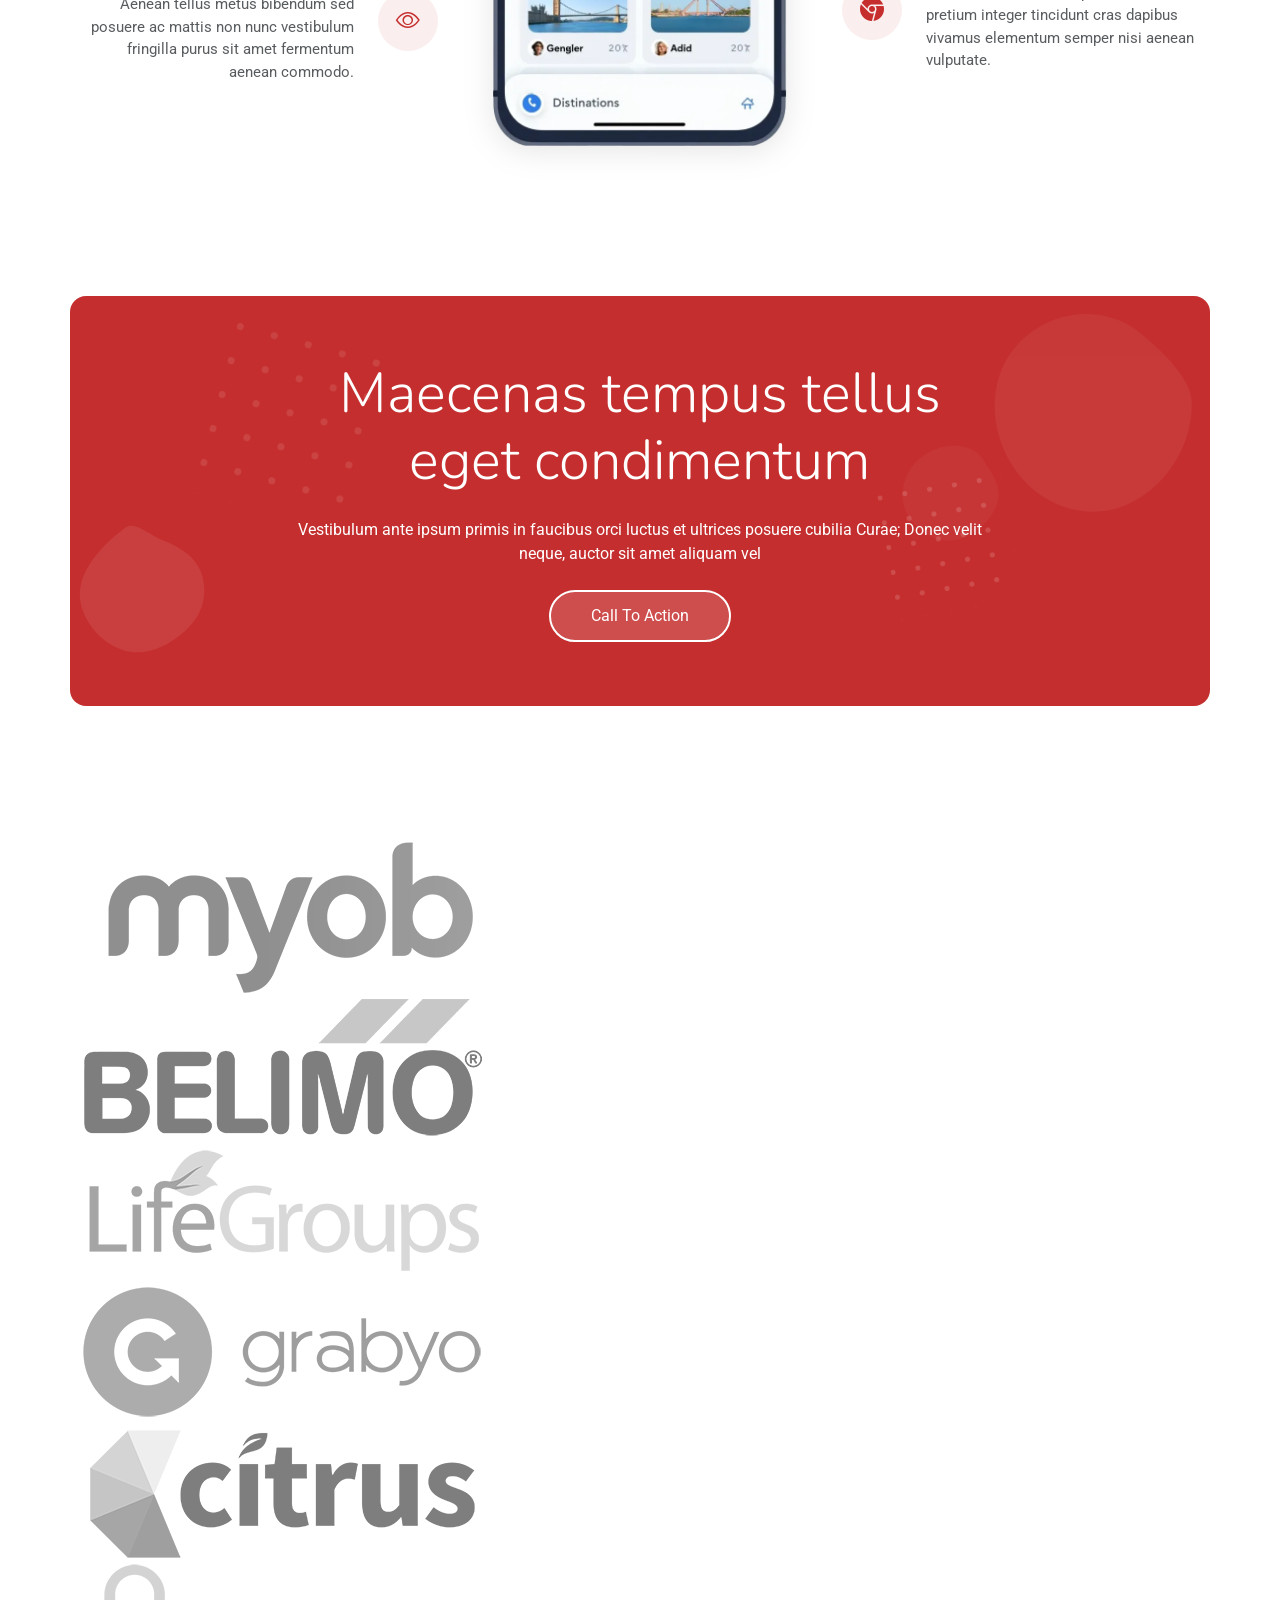
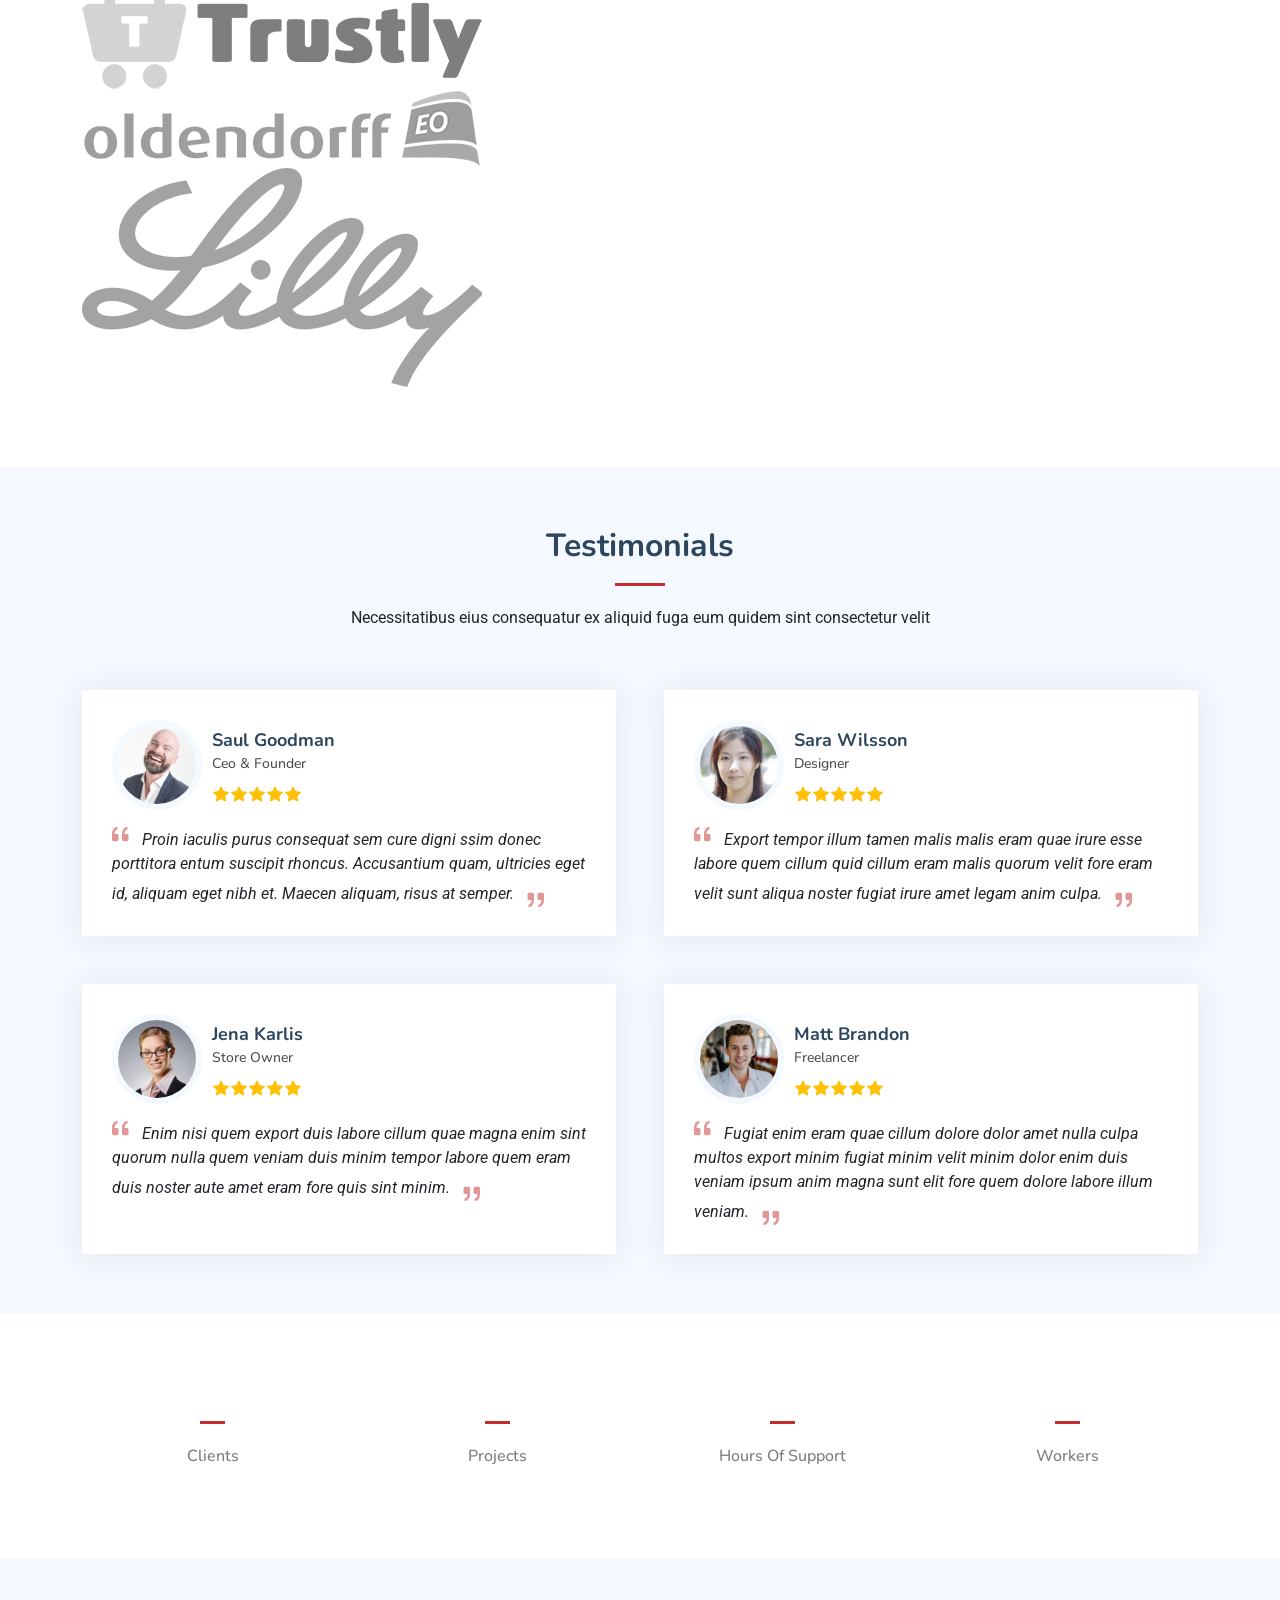
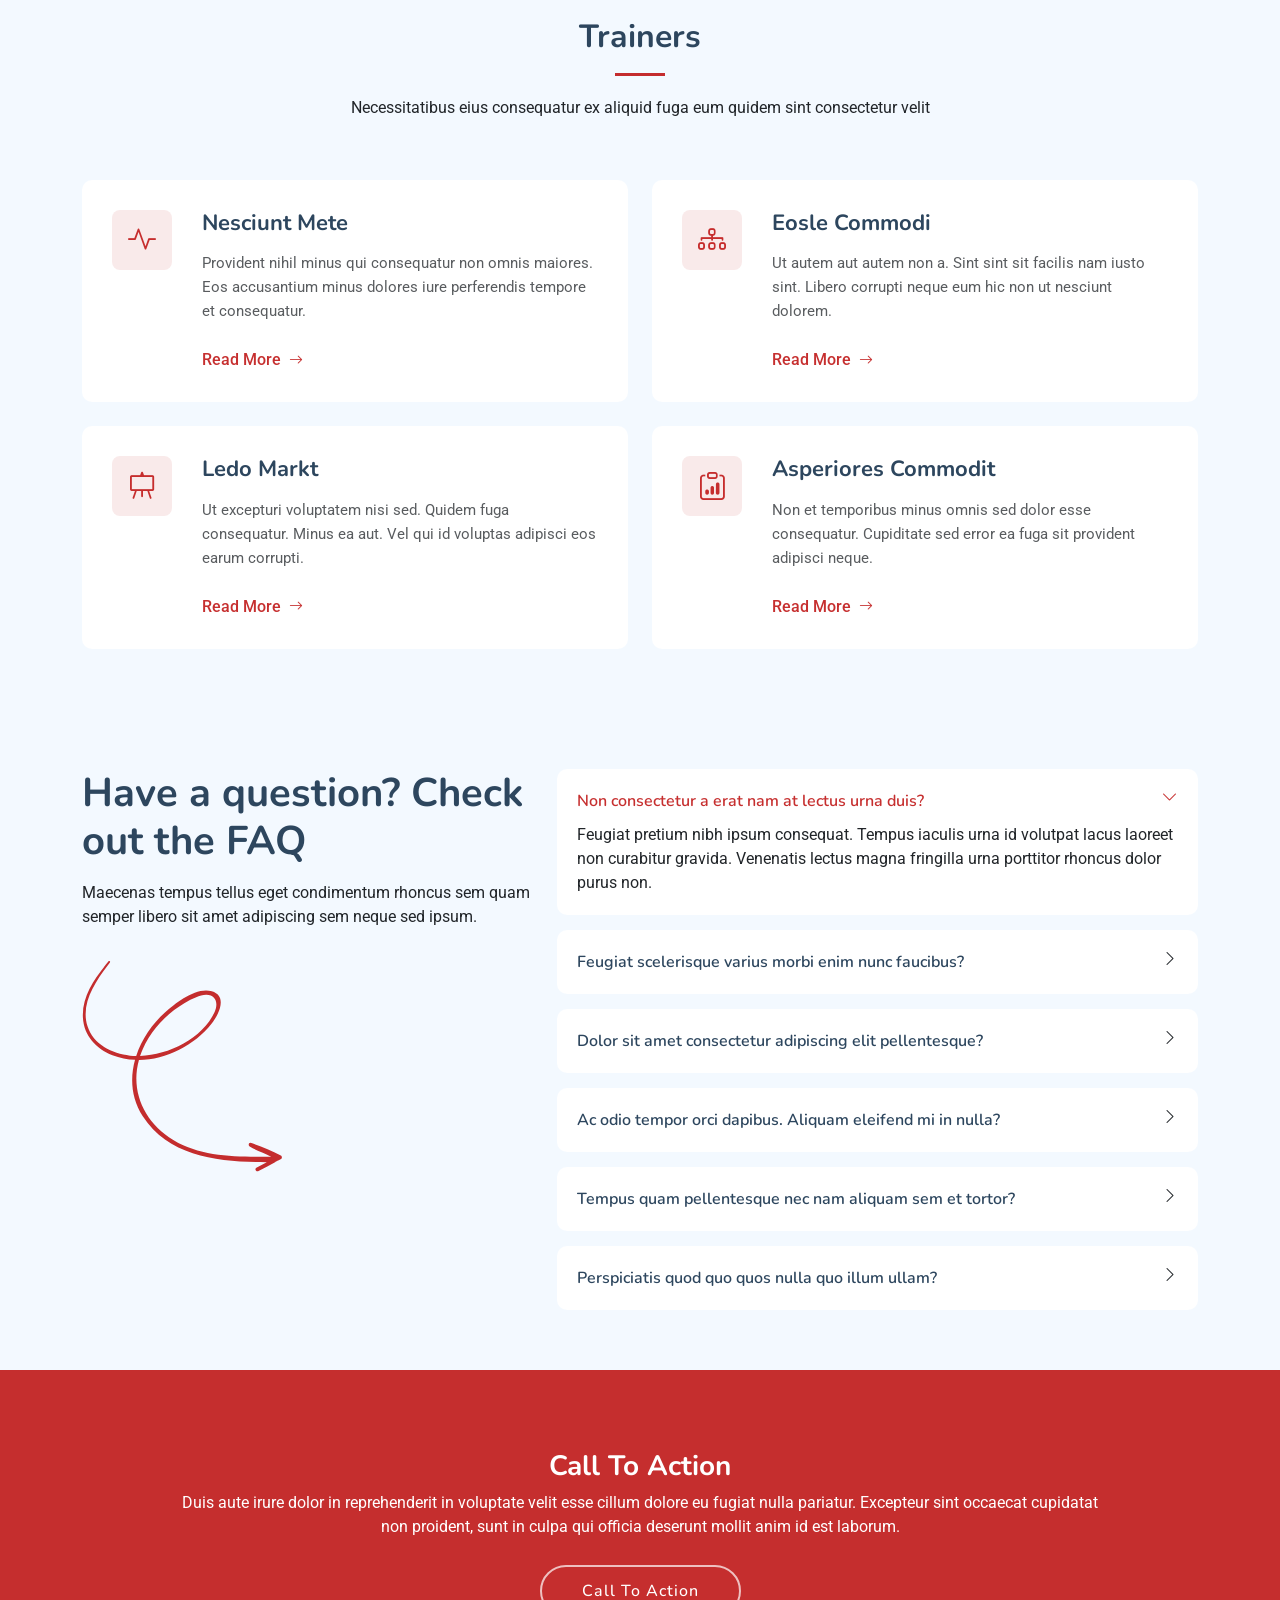
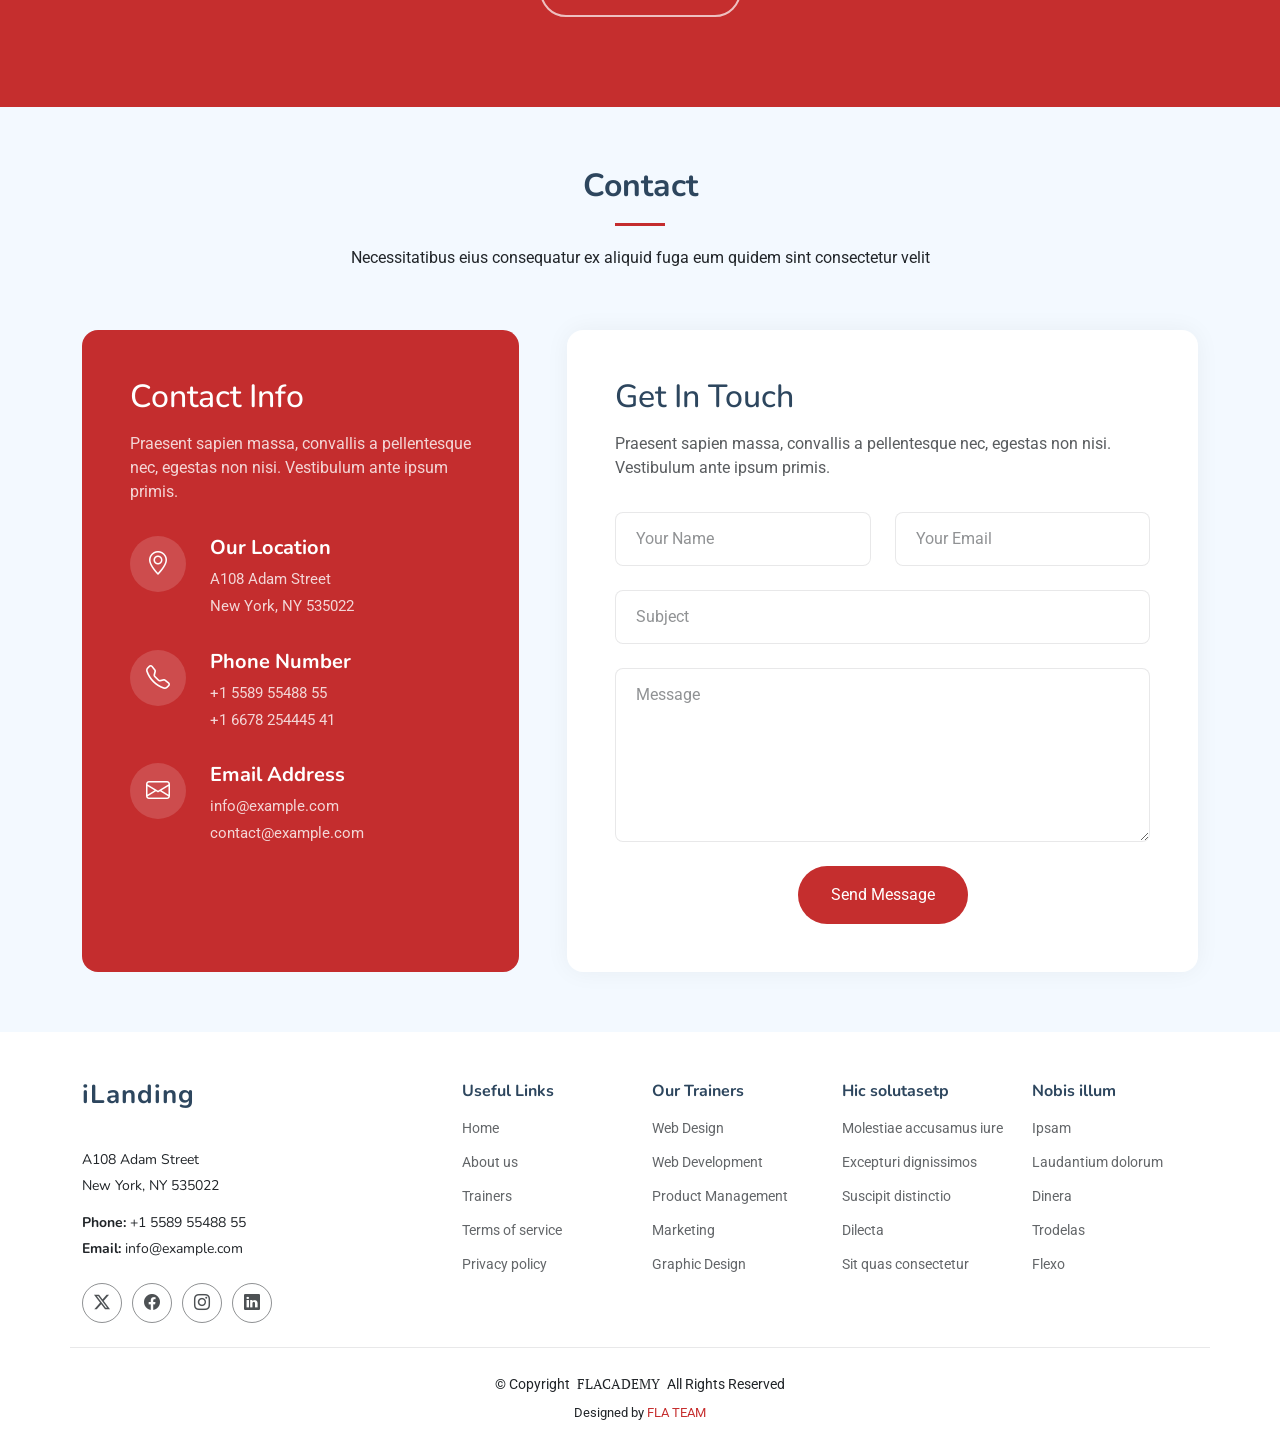
==== commit ff4a577a: "Update index.html" ====
--- a/index.html
+++ b/index.html
@@ -4,7 +4,7 @@
 <head>
   <meta charset="utf-8">
   <meta content="width=device-width, initial-scale=1.0" name="viewport">
-  <title>fla Academy</title>
+  <title>FLA Academy</title>
   <meta name="description" content="">
   <meta name="keywords" content="">
 
@@ -1158,4 +1158,4 @@
 
 </body>
 
-</html>+</html>
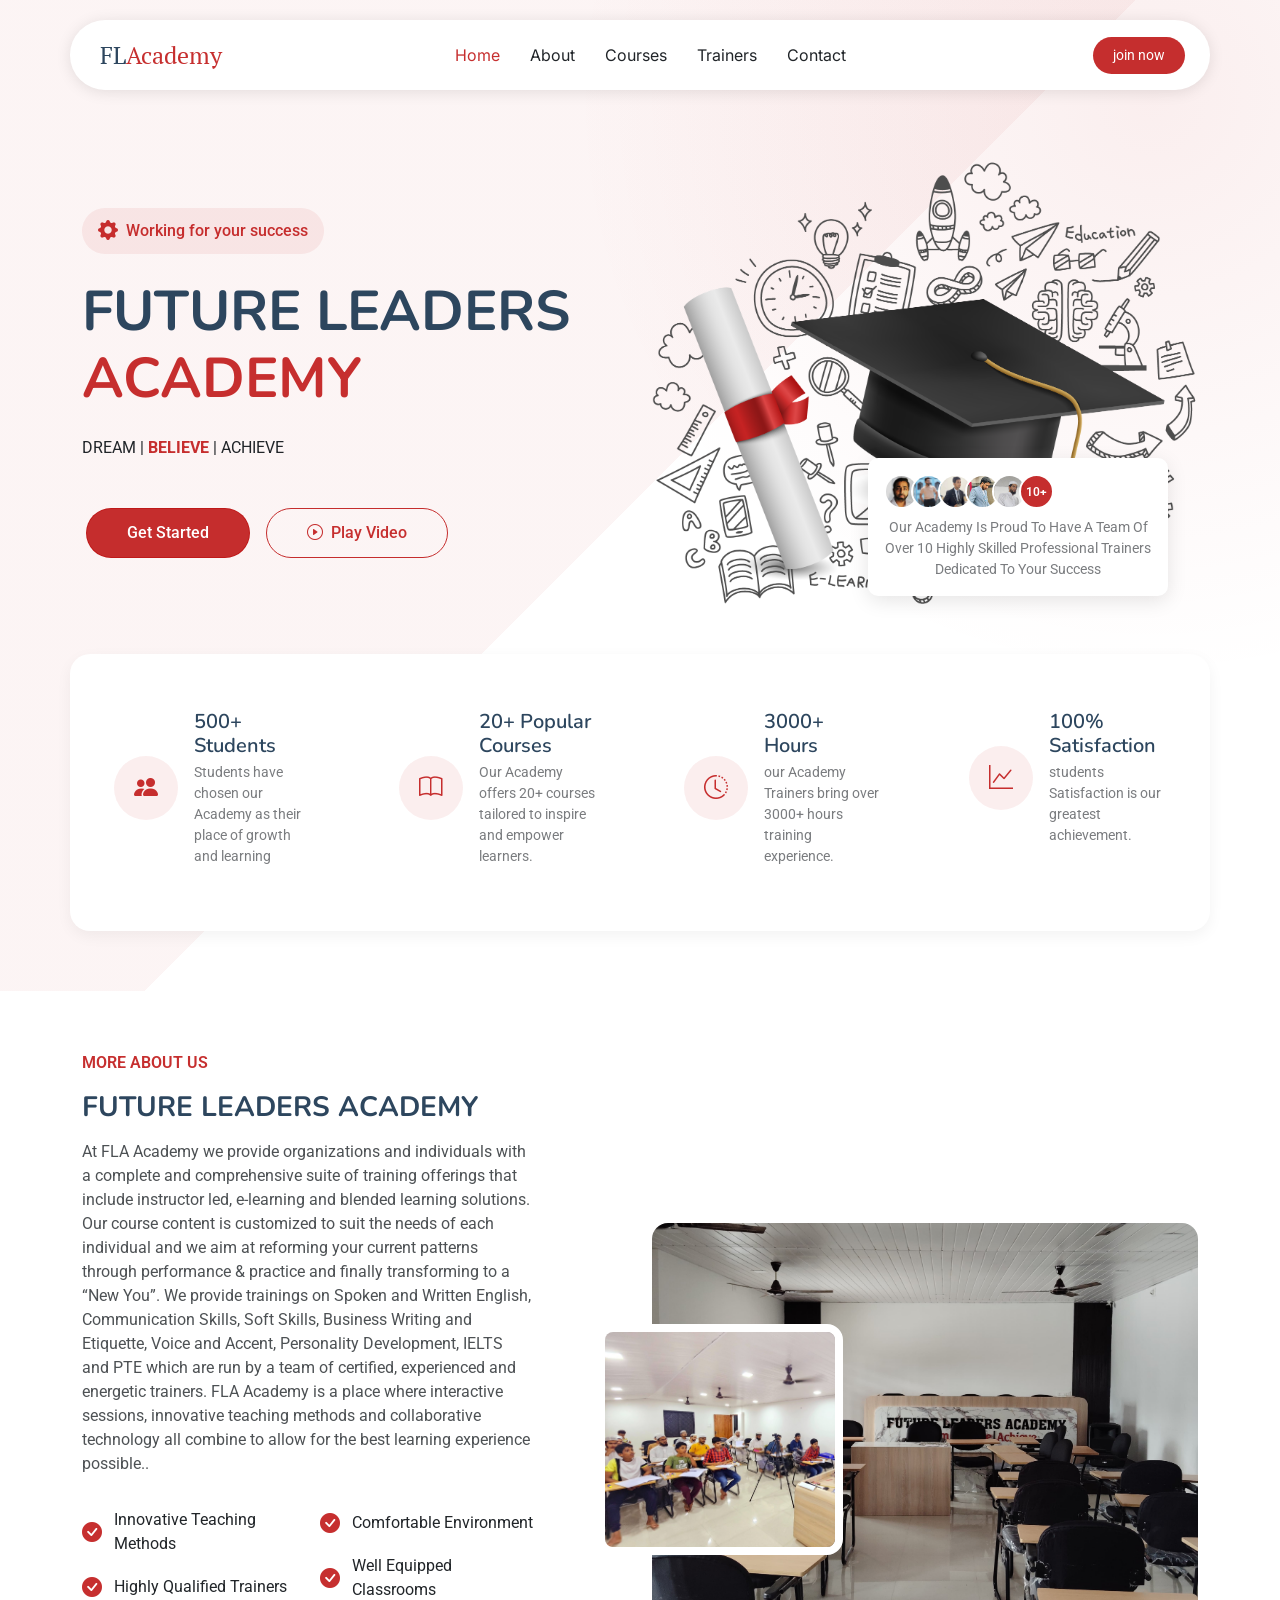
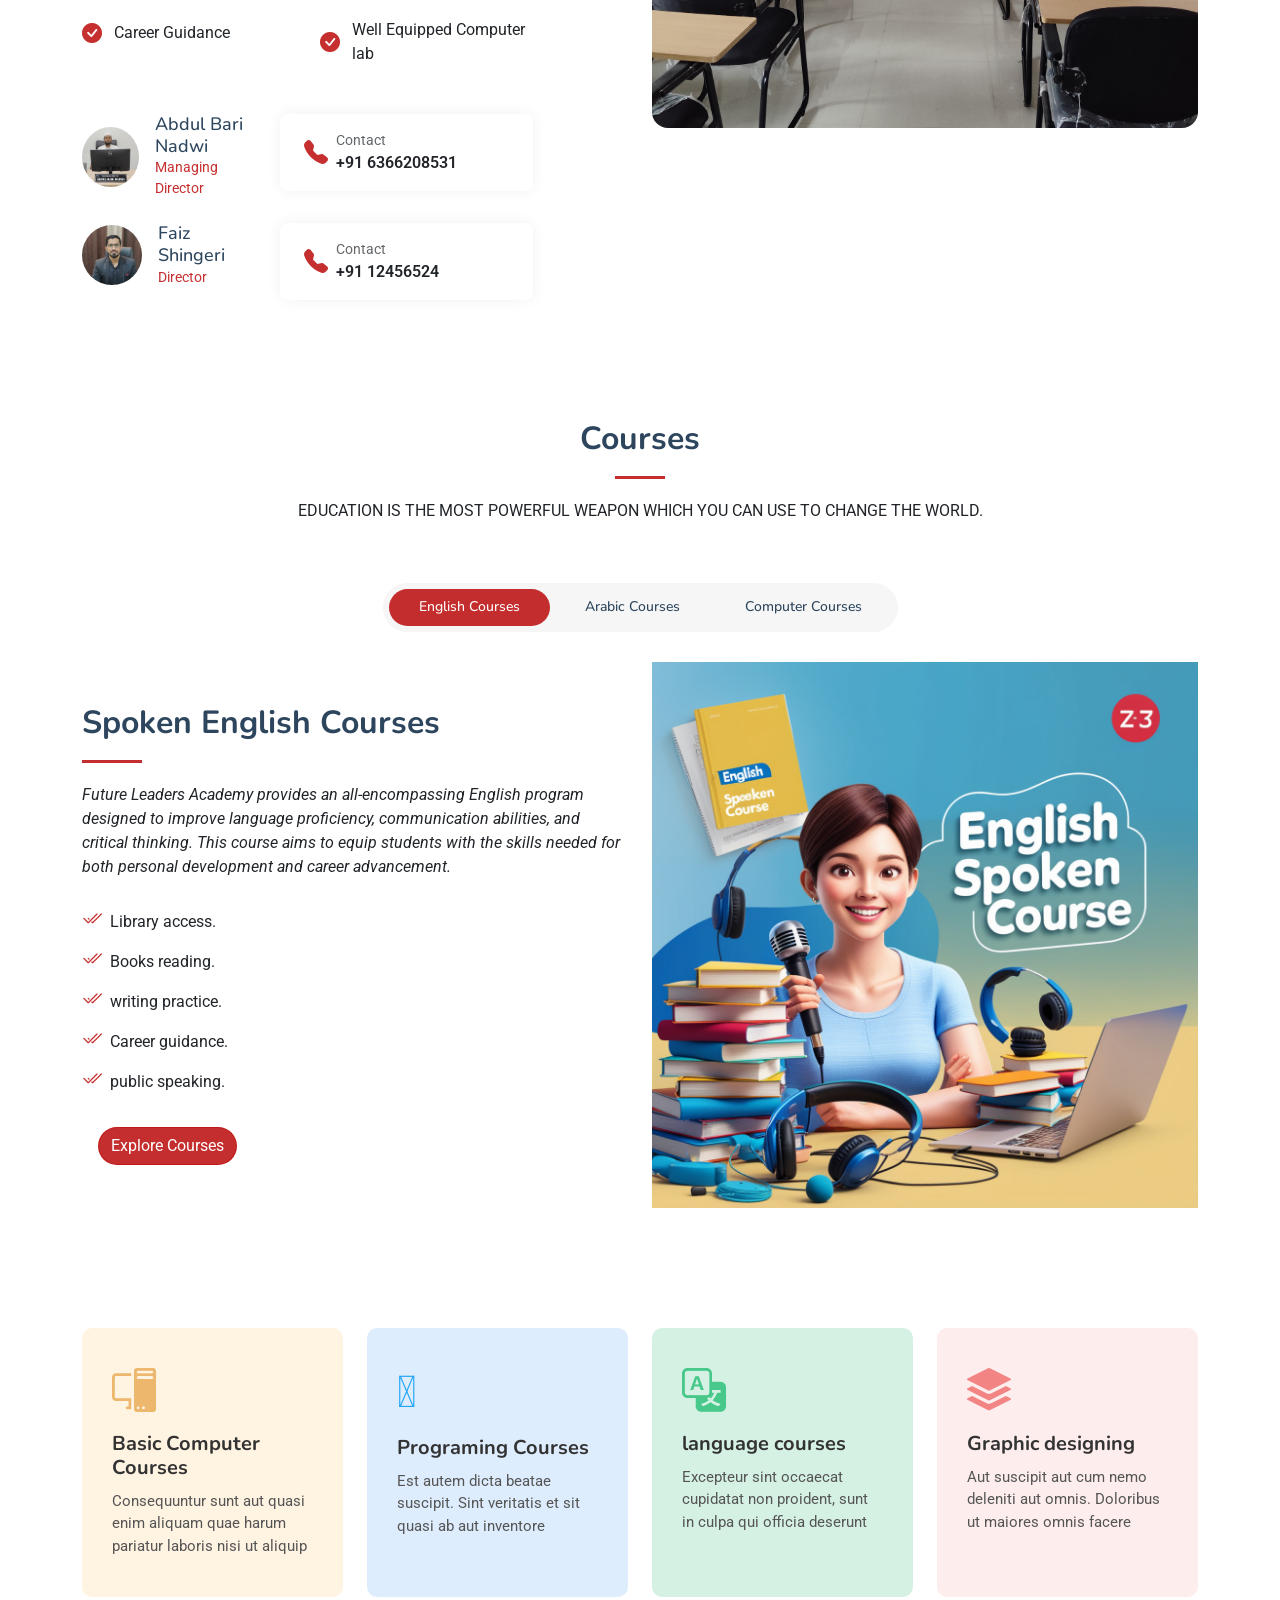
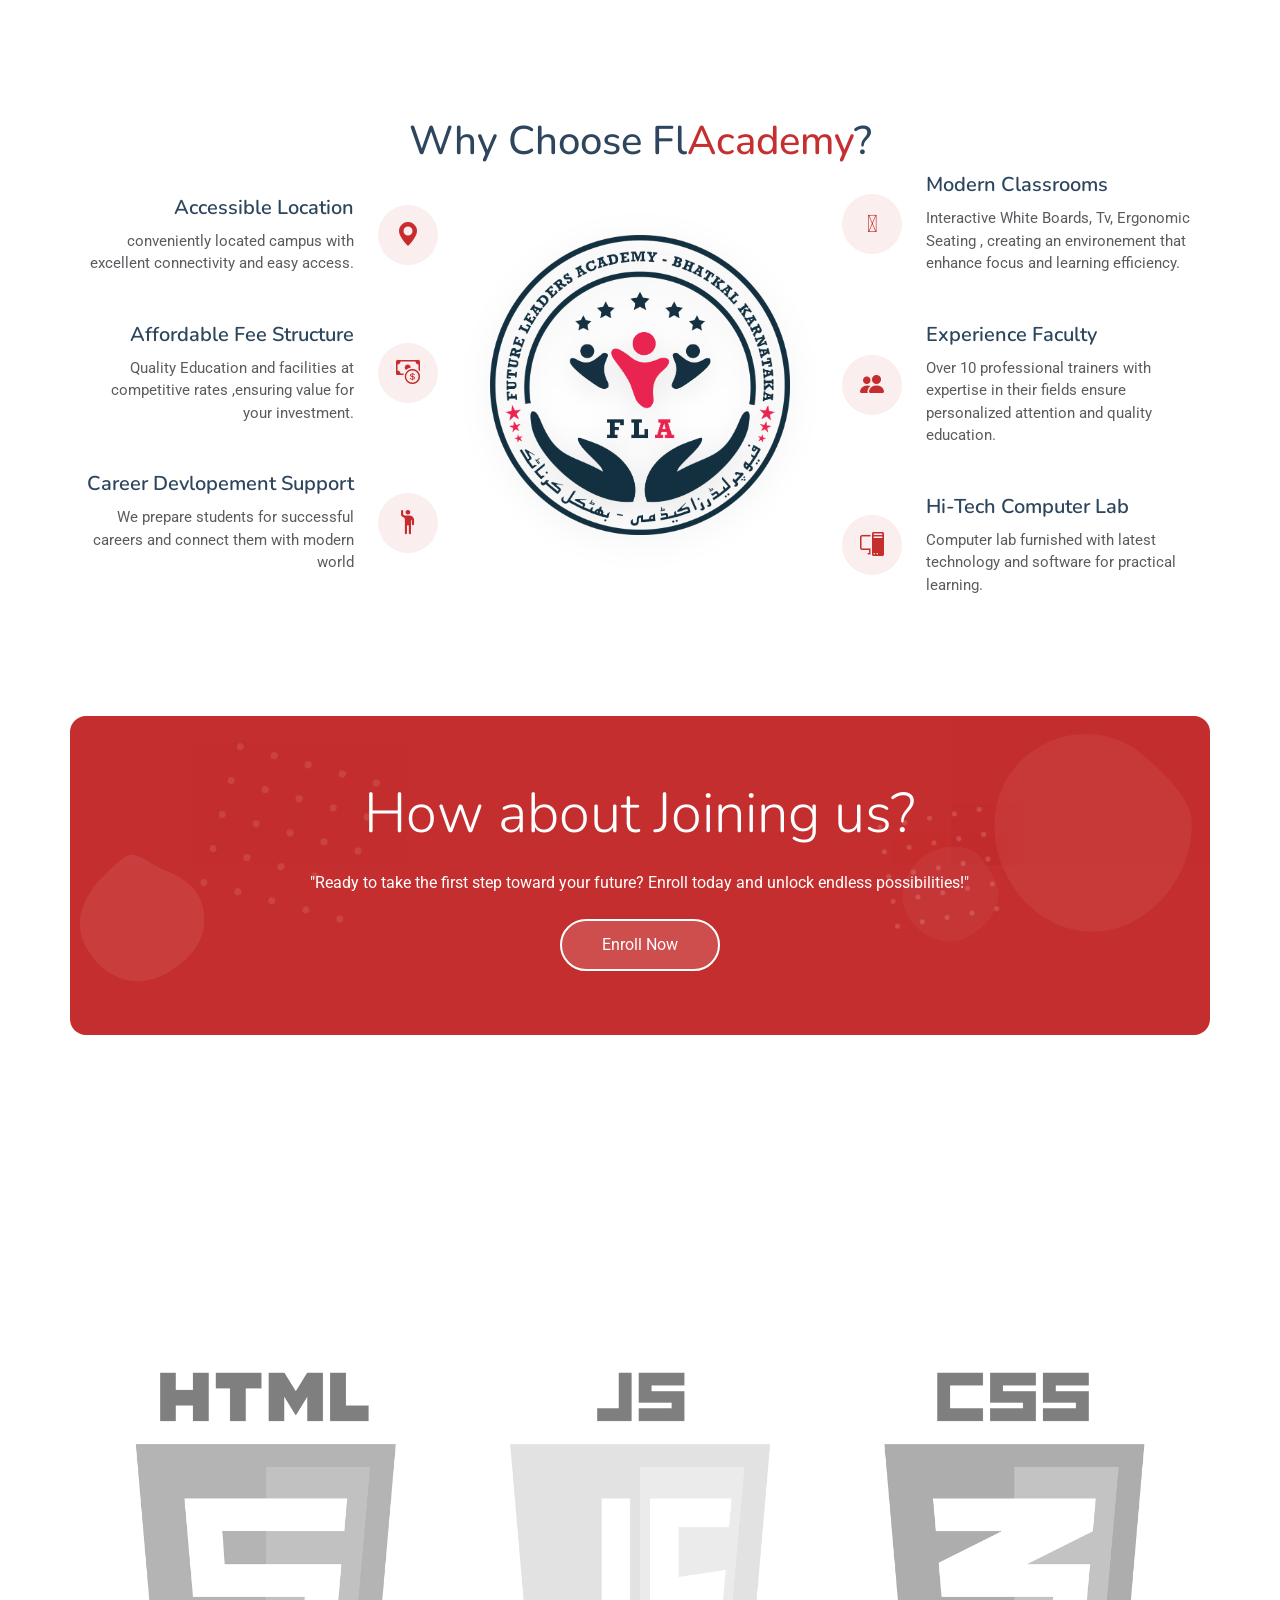
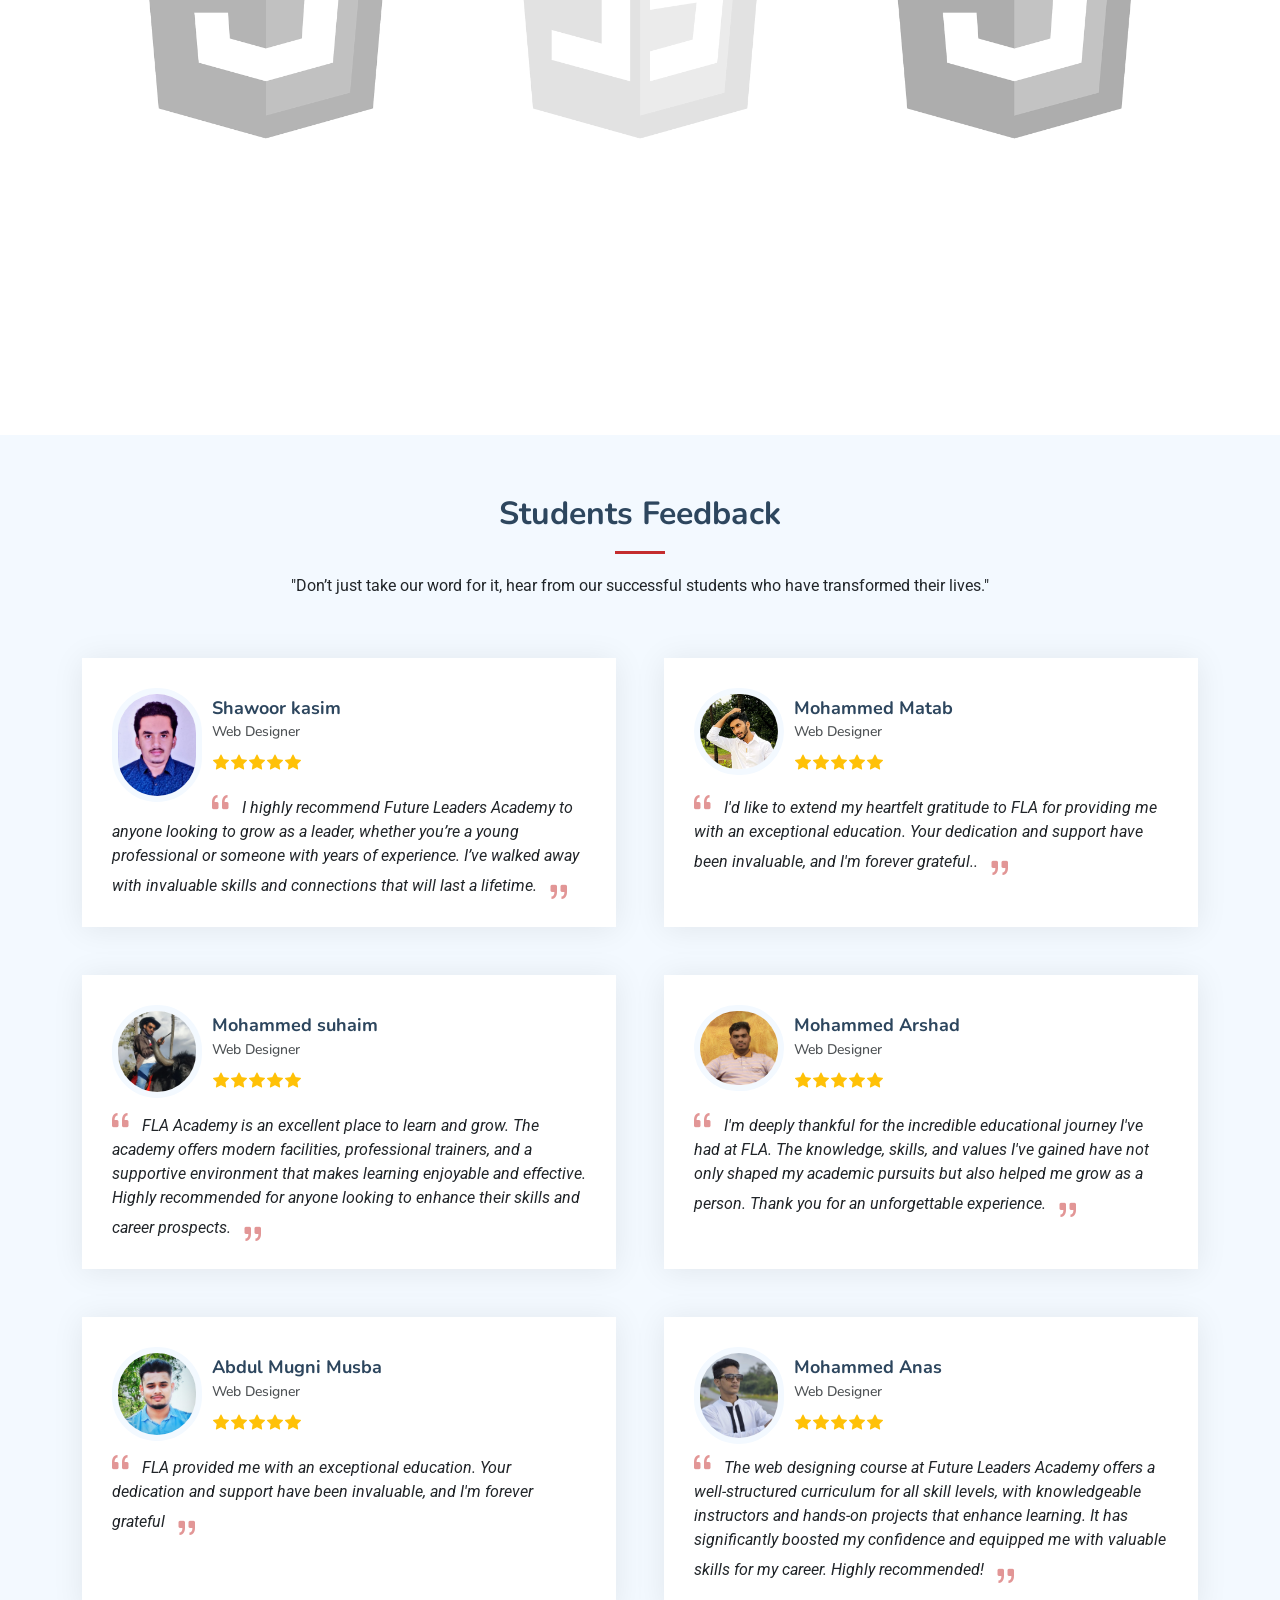
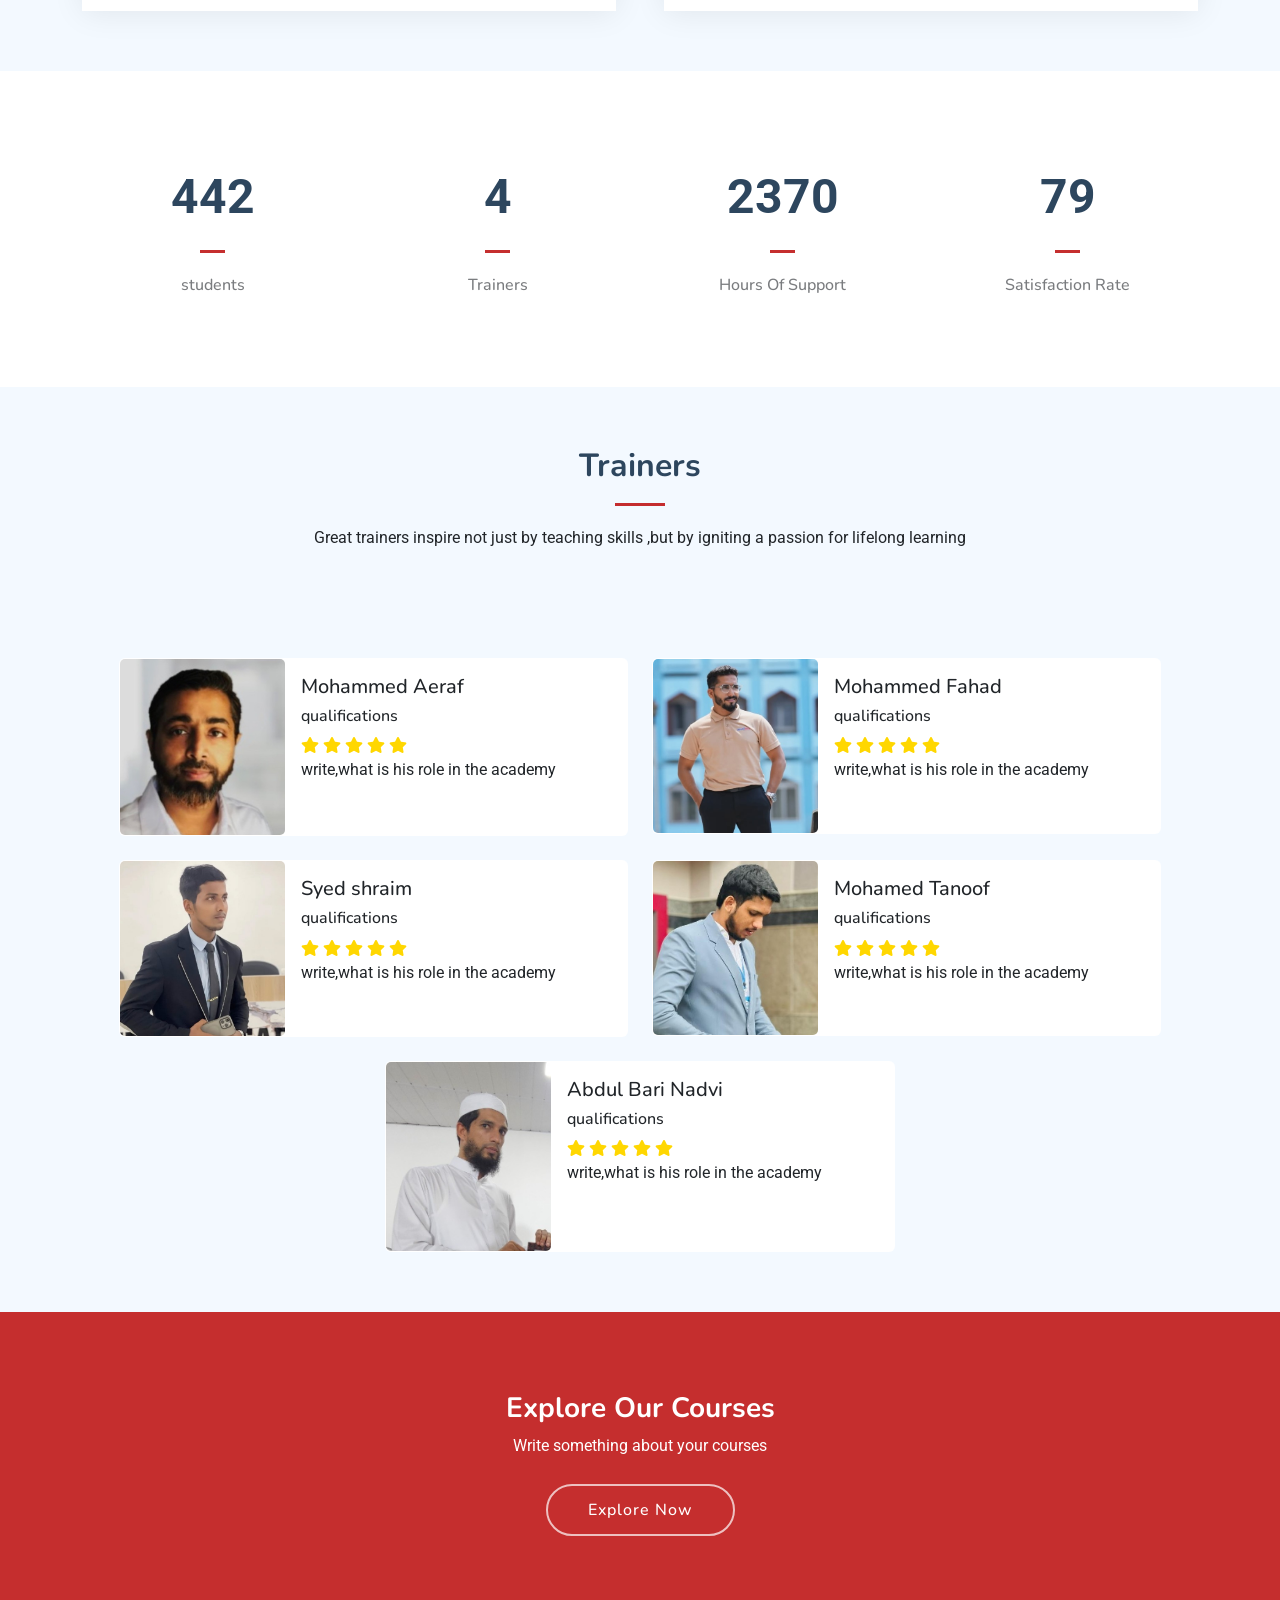
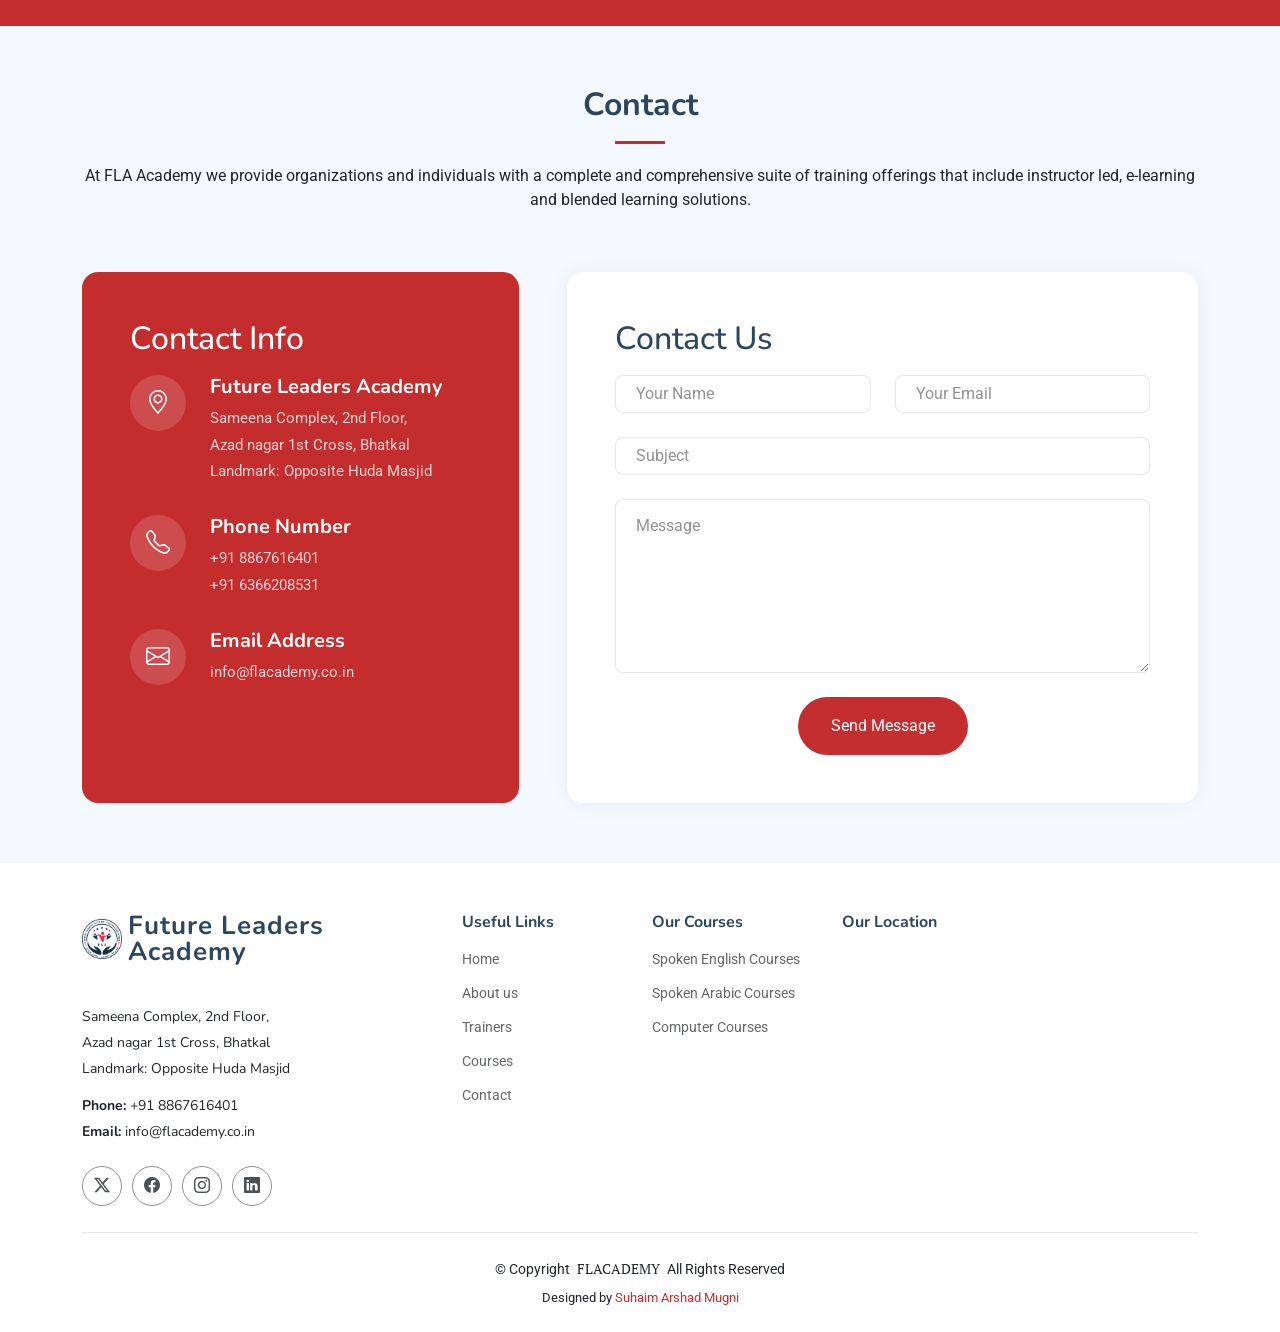
==== commit c1091721: "Add files via upload" ====
--- a/index.html
+++ b/index.html
@@ -11,6 +11,9 @@
   <!-- Favicons -->
   <link href="assets/img/favicon.png" rel="icon">
   <link href="assets/img/apple-touch-icon.png" rel="apple-touch-icon">
+  <link rel="stylesheet" href="https://cdnjs.cloudflare.com/ajax/libs/font-awesome/5.15.4/css/all.min.css">
+  <link href="https://stackpath.bootstrapcdn.com/bootstrap/4.5.2/css/bootstrap.min.css" rel="stylesheet">
+
 
   <!-- Fonts -->
   <link href="https://fonts.googleapis.com" rel="preconnect">
@@ -33,14 +36,6 @@
   <!-- Main CSS File -->
   <link href="assets/css/main.css" rel="stylesheet">
   <link href="assets/css/styles.css" rel="stylesheet">
-
-  <!-- =======================================================
-  * Template Name: iLanding
-  * Template URL: https://bootstrapmade.com/ilanding-bootstrap-landing-page-template/
-  * Updated: Nov 12 2024 with Bootstrap v5.3.3
-  * Author: BootstrapMade.com
-  * License: https://bootstrapmade.com/license/
-  ======================================================== -->
 </head>
 
 <body class="index-page">
@@ -66,7 +61,7 @@
         <i class="mobile-nav-toggle d-xl-none bi bi-list"></i>
       </nav>
 
-      <a class="btn-getstarted" href="index.html#about">Get Started</a>
+      <a class="btn-getstarted" href="index.html#contact">join now</a>
 
     </div>
   </header>
@@ -98,17 +93,16 @@
 
               <div class="hero-buttons">
                 <a href="#about" class="btn btn-primary me-0 me-sm-2 mx-1">Get Started</a>
-                <a href="https://www.youtube.com/watch?v=Y7f98aduVJ8" class="btn btn-link mt-2 mt-sm-0 glightbox">
-                  <i class="bi bi-play-circle me-1"></i>
-                  Play Video
-                </a>
+                <a href="https://www.youtube.com/shorts/yOUyyPba9Hg?si=wfkc_sm8Y8fb4j7O"
+                  class="btn bb  me-0 me-sm-2 mx-1" target="_blank"><i class="bi bi-play-circle me-1"></i>
+                  Play Video</a>
               </div>
             </div>
           </div>
 
           <div class="col-lg-6">
             <div class="hero-image" data-aos="zoom-out" data-aos-delay="300">
-              <img src="assets/img/illustration-1.webp" alt="Hero Image" class="img-fluid">
+              <img src="assets/img/eng.png" alt="Hero Image" class="img-fluid">
 
               <div class="customers-badge">
                 <div class="customer-avatars">
@@ -119,7 +113,8 @@
                   <img src="assets/img/av5.jpeg" alt="Customer 5" class="avatar">
                   <span class="avatar more">10+</span>
                 </div>
-                <p class="mb-0 mt-2">12,000+ lorem ipsum dolor sit amet consectetur adipiscing elit</p>
+                <p style="text-transform: capitalize;" class="mb-0 mt-2">our academy is proud to have a team of over 10
+                  highly skilled professional trainers dedicated to your success</p>
               </div>
             </div>
           </div>
@@ -185,24 +180,34 @@
 
           <div class="col-xl-5" data-aos="fade-up" data-aos-delay="200">
             <span class="about-meta">MORE ABOUT US</span>
-            <h2 class="about-title">Voluptas enim suscipit temporibus</h2>
-            <p class="about-description">Sed ut perspiciatis unde omnis iste natus error sit voluptatem accusantium
-              doloremque laudantium, totam rem aperiam, eaque ipsa quae ab illo inventore veritatis et quasi architecto
-              beatae vitae dicta sunt explicabo.</p>
+            <h2 class="about-title">FUTURE LEADERS ACADEMY</h2>
+            <p class="about-description">At FLA Academy we provide organizations and individuals with a complete and
+              comprehensive suite of training offerings that include instructor led, e-learning and blended learning
+              solutions.
+
+              Our course content is customized to suit the needs of each individual and we aim at reforming your current
+              patterns through performance & practice and finally transforming to a “New You”.
+
+              We provide trainings on Spoken and Written English, Communication Skills, Soft Skills, Business Writing
+              and Etiquette, Voice and Accent, Personality Development, IELTS and PTE which are run by a team of
+              certified, experienced and energetic trainers.
+
+              FLA Academy is a place where interactive sessions, innovative teaching methods and collaborative
+              technology all combine to allow for the best learning experience possible..</p>
 
             <div class="row feature-list-wrapper">
               <div class="col-md-6">
                 <ul class="feature-list">
-                  <li><i class="bi bi-check-circle-fill"></i> Lorem ipsum dolor sit amet</li>
-                  <li><i class="bi bi-check-circle-fill"></i> Consectetur adipiscing elit</li>
-                  <li><i class="bi bi-check-circle-fill"></i> Sed do eiusmod tempor</li>
+                  <li><i class="bi bi-check-circle-fill"></i> Innovative Teaching Methods</li>
+                  <li><i class="bi bi-check-circle-fill"></i> Highly Qualified Trainers</li>
+                  <li><i class="bi bi-check-circle-fill"></i> Career Guidance</li>
                 </ul>
               </div>
               <div class="col-md-6">
                 <ul class="feature-list">
-                  <li><i class="bi bi-check-circle-fill"></i> Incididunt ut labore et</li>
-                  <li><i class="bi bi-check-circle-fill"></i> Dolore magna aliqua</li>
-                  <li><i class="bi bi-check-circle-fill"></i> Ut enim ad minim veniam</li>
+                  <li><i class="bi bi-check-circle-fill"></i> Comfortable Environment</li>
+                  <li><i class="bi bi-check-circle-fill"></i>Well Equipped Classrooms</li>
+                  <li><i class="bi bi-check-circle-fill"></i> Well Equipped Computer lab </li>
                 </ul>
               </div>
             </div>
@@ -211,10 +216,10 @@
               <div class="row gy-4">
                 <div class="col-lg-5">
                   <div class="profile d-flex align-items-center gap-3">
-                    <img src="assets/img/avatar-1.webp" alt="CEO Profile" class="profile-image">
+                    <img src="assets/img/abdulbari.jpg" alt="CEO Profile" class="profile-image">
                     <div>
-                      <h4 class="profile-name">Mario Smith</h4>
-                      <p class="profile-position">CEO &amp; Founder</p>
+                      <h4 class="profile-name">Abdul Bari Nadwi</h4>
+                      <p class="profile-position">Managing Director</p>
                     </div>
                   </div>
                 </div>
@@ -222,8 +227,30 @@
                   <div class="contact-info d-flex align-items-center gap-2">
                     <i class="bi bi-telephone-fill"></i>
                     <div>
-                      <p class="contact-label">Call us anytime</p>
-                      <p class="contact-number">+123 456-789</p>
+                      <p class="contact-label">Contact</p>
+                      <p class="contact-number">+91 6366208531</p>
+                    </div>
+                  </div>
+                </div>
+              </div>
+            </div>
+            <div class="info-wrapper pt-4">
+              <div class="row gy-4">
+                <div class="col-lg-5">
+                  <div class="profile d-flex align-items-center gap-3">
+                    <img src="assets/img/faiz.png" alt="CEO Profile" class="profile-image">
+                    <div>
+                      <h4 class="profile-name">Faiz Shingeri</h4>
+                      <p class="profile-position">Director</p>
+                    </div>
+                  </div>
+                </div>
+                <div class="col-lg-7">
+                  <div class="contact-info d-flex align-items-center gap-2">
+                    <i class="bi bi-telephone-fill"></i>
+                    <div>
+                      <p class="contact-label">Contact</p>
+                      <p class="contact-number">+91 12456524</p>
                     </div>
                   </div>
                 </div>
@@ -234,12 +261,8 @@
           <div class="col-xl-6" data-aos="fade-up" data-aos-delay="300">
             <div class="image-wrapper">
               <div class="images position-relative" data-aos="zoom-out" data-aos-delay="400">
-                <img src="assets/img/about-5.webp" alt="Business Meeting" class="img-fluid main-image rounded-4">
-                <img src="assets/img/about-2.webp" alt="Team Discussion" class="img-fluid small-image rounded-4">
-              </div>
-              <div class="experience-badge floating">
-                <h3>15+ <span>Years</span></h3>
-                <p>Of experience in business service</p>
+                <img src="assets/img/hall.jpg" alt="Business Meeting" class="img-fluid main-image rounded-4">
+                <img src="assets/img/flabg3.jpg" alt="Team Discussion" class="img-fluid small-image rounded-4">
               </div>
             </div>
           </div>
@@ -255,7 +278,7 @@
       <!-- Section Title -->
       <div class="container section-title" data-aos="fade-up">
         <h2>Courses</h2>
-        <p>Necessitatibus eius consequatur ex aliquid fuga eum quidem sint consectetur velit</p>
+        <p>EDUCATION IS THE MOST POWERFUL WEAPON WHICH YOU CAN USE TO CHANGE THE WORLD.</p>
       </div><!-- End Section Title -->
 
       <div class="container">
@@ -264,21 +287,21 @@
 
           <ul class="nav nav-tabs" data-aos="fade-up" data-aos-delay="100">
 
-            <li class="nav-item">
+            <li class="nav-item" id="english">
               <a class="nav-link active show" data-bs-toggle="tab" data-bs-target="#Courses-tab-1">
-                <h4>Modisit</h4>
+                <h4>English Courses</h4>
               </a>
             </li><!-- End tab nav item -->
 
-            <li class="nav-item">
+            <li class="nav-item" id="arabic">
               <a class="nav-link" data-bs-toggle="tab" data-bs-target="#Courses-tab-2">
-                <h4>Praesenti</h4>
+                <h4>Arabic Courses</h4>
               </a><!-- End tab nav item -->
 
             </li>
-            <li class="nav-item">
+            <li class="nav-item" id="tech">
               <a class="nav-link" data-bs-toggle="tab" data-bs-target="#Courses-tab-3">
-                <h4>Explica</h4>
+                <h4>Computer Courses</h4>
               </a>
             </li><!-- End tab nav item -->
 
@@ -291,24 +314,168 @@
           <div class="tab-pane fade active show" id="Courses-tab-1">
             <div class="row">
               <div class="col-lg-6 order-2 order-lg-1 mt-3 mt-lg-0 d-flex flex-column justify-content-center">
-                <h3>Voluptatem dignissimos provident</h3>
+                <h3>Spoken English Courses</h3>
                 <p class="fst-italic">
-                  Lorem ipsum dolor sit amet, consectetur adipiscing elit, sed do eiusmod tempor incididunt ut labore et
-                  dolore
-                  magna aliqua.
+                  Future Leaders Academy provides an all-encompassing English program designed to improve language proficiency, communication abilities, and critical thinking. This course aims to equip students with the skills needed for both personal development and career advancement.
                 </p>
                 <ul>
-                  <li><i class="bi bi-check2-all"></i> <span>Ullamco laboris nisi ut aliquip ex ea commodo
-                      consequat.</span></li>
-                  <li><i class="bi bi-check2-all"></i> <span>Duis aute irure dolor in reprehenderit in voluptate
-                      velit.</span></li>
-                  <li><i class="bi bi-check2-all"></i> <span>Ullamco laboris nisi ut aliquip ex ea commodo consequat.
-                      Duis aute irure dolor in reprehenderit in voluptate trideta storacalaperda mastiro dolore eu
-                      fugiat nulla pariatur.</span></li>
+                  <li><i class="bi bi-check2-all"></i> <span>Library access.</span></li>
+                  <li><i class="bi bi-check2-all"></i> <span>Books reading.</span></li>
+                  <li><i class="bi bi-check2-all"></i> <span> writing practice.</span></li>
+                  <li><i class="bi bi-check2-all"></i> <span> Career guidance.</span></li>
+                  <li><i class="bi bi-check2-all"></i> <span> public speaking.</span></li>
                 </ul>
+                <div class="container mt-3">
+                  <button class="btn btn-custom me-0 me-sm-2 mx-1" data-toggle="modal" data-target="#coursesModal1">Explore Courses</button>
+                  <!-- Modal -->
+                  <div class="modal fade" id="coursesModal1" tabindex="-1" role="dialog"aria-labelledby="coursesModalLabel1"
+                      aria-hidden="true">
+                      <div class="modal-dialog modal-lg" role="document">
+                          <div class="modal-content">
+                              <div class="modal-header">
+                                  <h3 class="modal-title" id="coursesModalLabel1">Spoken English Courses</h3>
+                                  <button type="button" class="close" data-dismiss="modal" aria-label="Close">
+                                      <span aria-hidden="true">x</span>
+                                  </button>
+                              </div>
+                              <div class="modal-body">
+                                  <div class="row">
+                                      <div class="col-md-4">
+                                          <div class="card mb-4">
+                                              <img src="https://via.placeholder.com/150" class="card-img-top"
+                                                  alt="Web Development">
+                                              <div class="card-body">
+                                                  <h5 class="card-title">Spoken English(Beginner)</h5>
+                                                  <p class="font-weight-bold"><i class="fas fa-calendar-alt"></i>Duration: 16 weeks</p>
+                                                  <p class="font-weight-bold"><i class="fas fa-user-check"></i>Eligibility: Age 8-16</p>
+                                                  <p class="font-weight-bold"><i class="fas fa-arrow-up"></i>Levels: 1-3</p>
+                                                  <p class="font-weight-bold"><i class="fas fa-dollar-sign"></i> Fee: $199</p>
+                                                  <div class="text-warning">
+                                                      <i class="fas fa-star"></i>
+                                                      <i class="fas fa-star"></i>
+                                                      <i class="fas fa-star"></i>
+                                                      <i class="fas fa-star"></i>
+                                                      <i class="far fa-star"></i>
+                                                  </div>
+                                                  <a href="index.html#contact" class="btn btn-custom">Enroll Now</a>
+                                              </div>
+                                          </div>
+                                      </div>
+                                      <div class="col-md-4">
+                                          <div class="card mb-4">
+                                              <img src="https://via.placeholder.com/150" class="card-img-top" alt="Data Science">
+                                              <div class="card-body">
+                                                <h5 class="card-title">Spoken English(Intermediate)</h5>
+                                                <p class="font-weight-bold"><i class="fas fa-calendar-alt"></i>Duration: 18 weeks</p>
+                                                <p class="font-weight-bold"><i class="fas fa-user-check"></i>Eligibility: Age 8-16</p>
+                                                <p class="font-weight-bold"><i class="fas fa-arrow-up"></i>Levels: 4-6</p>
+                                                <p class="font-weight-bold"><i class="fas fa-dollar-sign"></i> Fee: $199</p>
+                                                  <div class="text-warning">
+                                                      <i class="fas fa-star"></i>
+                                                      <i class="fas fa-star"></i>
+                                                      <i class="fas fa-star"></i>
+                                                      <i class="fas fa-star-half-alt"></i>
+                                                      <i class="far fa-star"></i>
+                                                  </div>
+                                                  <a href="index.html#contact" class="btn btn-custom">Enroll Now</a>
+                                              </div>
+                                          </div>
+                                      </div>
+                                      <div class="col-md-4">
+                                          <div class="card mb-4">
+                                              <img src="https://via.placeholder.com/150" class="card-img-top"
+                                                  alt="Machine Learning">
+                                              <div class="card-body">
+                                                <h5 class="card-title">Spoken English(Advance)</h5>
+                                                <p class="font-weight-bold"><i class="fas fa-calendar-alt"></i>Duration: 18 weeks</p>
+                                                <p class="font-weight-bold"><i class="fas fa-user-check"></i>Eligibility: Age 8-16</p>
+                                                <p class="font-weight-bold"><i class="fas fa-arrow-up"></i>Levels: 7-9</p>
+                                                <p class="font-weight-bold"><i class="fas fa-dollar-sign"></i> Fee: $199</p>
+                                                  <div class="text-warning">
+                                                      <i class="fas fa-star"></i>
+                                                      <i class="fas fa-star"></i>
+                                                      <i class="fas fa-star"></i>
+                                                      <i class="fas fa-star"></i>
+                                                      <i class="fas fa-star"></i>
+                                                  </div>
+                                                  <a href="index.html#contact" class="btn btn-custom">Enroll Now</a>
+                                              </div>
+                                          </div>
+                                      </div>
+                                      <div class="col-md-4">
+                                          <div class="card mb-4">
+                                              <img src="https://via.placeholder.com/150" class="card-img-top"
+                                                  alt="Digital Marketing">
+                                              <div class="card-body">
+                                                <h5 class="card-title">Spoken English(Beginner)</h5>
+                                                <p class="font-weight-bold"><i class="fas fa-calendar-alt"></i>Duration: 18 weeks</p>
+                                                <p class="font-weight-bold"><i class="fas fa-user-check"></i>Eligibility: Age 17-25</p>
+                                                <p class="font-weight-bold"><i class="fas fa-arrow-up"></i>Levels: 1-3</p>
+                                                <p class="font-weight-bold"><i class="fas fa-dollar-sign"></i> Fee: $199</p>
+                                                  <div class="text-warning">
+                                                      <i class="fas fa-star"></i>
+                                                      <i class="fas fa-star"></i>
+                                                      <i class="fas fa-star"></i>
+                                                      <i class="fas fa-star-half-alt"></i>
+                                                      <i class="far fa-star"></i>
+                                                  </div>
+                                                  <a href="index.html#contact" class="btn btn-custom">Enroll Now</a>
+                                              </div>
+                                          </div>
+                                      </div>
+                                      <div class="col-md-4">
+                                          <div class="card mb-4">
+                                              <img src="https://via.placeholder.com/150" class="card-img-top"
+                                                  alt="Graphic Design">
+                                              <div class="card-body">
+                                                <h5 class="card-title">Spoken English(Intermediate)</h5>
+                                                <p class="font-weight-bold"><i class="fas fa-calendar-alt"></i>Duration: 18 weeks</p>
+                                                <p class="font-weight-bold"><i class="fas fa-user-check"></i>Eligibility: Age 17-25</p>
+                                                <p class="font-weight-bold"><i class="fas fa-arrow-up"></i>Levels: 4-6</p>
+                                                <p class="font-weight-bold"><i class="fas fa-dollar-sign"></i> Fee: $199</p>
+                                                  <div class="text-warning">
+                                                      <i class="fas fa-star"></i>
+                                                      <i class="fas fa-star"></i>
+                                                      <i class="fas fa-star"></i>
+                                                      <i class="far fa-star"></i>
+                                                      <i class="far fa-star"></i>
+                                                  </div>
+                                                  <a href="index.html#contact" class="btn btn-custom">Enroll Now</a>
+                                              </div>
+                                          </div>
+                                      </div>
+                                      <div class="col-md-4">
+                                          <div class="card mb-4">
+                                              <img src="https://via.placeholder.com/150" class="card-img-top" alt="Cybersecurity">
+                                              <div class="card-body">
+                                                <h5 class="card-title">Spoken English(Advance)</h5>
+                                                <p class="font-weight-bold"><i class="fas fa-calendar-alt"></i>Duration: 18 weeks</p>
+                                                <p class="font-weight-bold"><i class="fas fa-user-check"></i>Eligibility: Age 17-25</p>
+                                                <p class="font-weight-bold"><i class="fas fa-arrow-up"></i>Levels: 7-9</p>
+                                                <p class="font-weight-bold"><i class="fas fa-dollar-sign"></i> Fee: $199</p>
+                                                  <div class="text-warning">
+                                                      <i class="fas fa-star"></i>
+                                                      <i class="fas fa-star"></i>
+                                                      <i class="fas fa-star"></i>
+                                                      <i class="fas fa-star"></i>
+                                                      <i class="fas fa-star-half-alt"></i>
+                                                  </div>
+                                                  <a href="index.html#contact" class="btn btn-custom">Enroll Now</a>
+                                              </div>
+                                          </div>
+                                      </div>
+                                  </div>
+                              </div>
+                              <div class="modal-footer">
+                                  <button type="button" class="btn btn-secondary" data-dismiss="modal">Close</button>
+                              </div>
+                          </div>
+                      </div>
+                  </div>
+                </div>
               </div>
               <div class="col-lg-6 order-1 order-lg-2 text-center">
-                <img src="assets/img/Courses-illustration-1.webp" alt="" class="img-fluid">
+                <img src="assets/img/english_course.jpg" alt="" class="img-fluid">
               </div>
             </div>
           </div><!-- End tab content item -->
@@ -316,26 +483,169 @@
           <div class="tab-pane fade" id="Courses-tab-2">
             <div class="row">
               <div class="col-lg-6 order-2 order-lg-1 mt-3 mt-lg-0 d-flex flex-column justify-content-center">
-                <h3>Neque exercitationem debitis</h3>
+                <h3>Spoken Arabic Courses</h3>
                 <p class="fst-italic">
-                  Lorem ipsum dolor sit amet, consectetur adipiscing elit, sed do eiusmod tempor incididunt ut labore et
-                  dolore
-                  magna aliqua.
+                  
+                      Future Leaders Academy provides in-depth Arabic courses that emphasize language mastery, grammar, and conversational skills, enabling students to communicate confidently and gain a deeper understanding of Arabic culture.
                 </p>
                 <ul>
-                  <li><i class="bi bi-check2-all"></i> <span>Ullamco laboris nisi ut aliquip ex ea commodo
-                      consequat.</span></li>
-                  <li><i class="bi bi-check2-all"></i> <span>Duis aute irure dolor in reprehenderit in voluptate
-                      velit.</span></li>
-                  <li><i class="bi bi-check2-all"></i> <span>Provident mollitia neque rerum asperiores dolores quos qui
-                      a. Ipsum neque dolor voluptate nisi sed.</span></li>
-                  <li><i class="bi bi-check2-all"></i> <span>Ullamco laboris nisi ut aliquip ex ea commodo consequat.
-                      Duis aute irure dolor in reprehenderit in voluptate trideta storacalaperda mastiro dolore eu
-                      fugiat nulla pariatur.</span></li>
+                  <li><i class="bi bi-check2-all"></i> <span>Library access.</span></li>
+                  <li><i class="bi bi-check2-all"></i> <span>Books reading.</span></li>
+                  <li><i class="bi bi-check2-all"></i> <span>writing practice.</span></li>
+                  <li><i class="bi bi-check2-all"></i> <span>Career guidance.</span></li>
+                  <li><i class="bi bi-check2-all"></i> <span>public speaking.</span></li>
                 </ul>
+                <div class="container mt-3">
+                  <button class="btn btn-custom me-0 me-sm-2 mx-1" data-toggle="modal" data-target="#coursesModal2">Explore Courses</button>
+                  <!-- Modal -->
+                  <div class="modal fade" id="coursesModal2" tabindex="-1" role="dialog"aria-labelledby="coursesModalLabel2"
+                      aria-hidden="true">
+                      <div class="modal-dialog modal-lg" role="document">
+                          <div class="modal-content">
+                              <div class="modal-header">
+                                  <h3 class="modal-title" id="coursesModalLabel2">Spoken Arabic Courses</h3>
+                                  <button type="button" class="close" data-dismiss="modal" aria-label="Close">
+                                      <span aria-hidden="true">x</span>
+                                  </button>
+                              </div>
+                              <div class="modal-body">
+                                  <div class="row">
+                                    <div class="col-md-4">
+                                      <div class="card mb-4">
+                                          <img src="https://via.placeholder.com/150" class="card-img-top"
+                                              alt="Web Development">
+                                          <div class="card-body">
+                                              <h5 class="card-title">Spoken Arabic(Beginner)</h5>
+                                              <p class="font-weight-bold"><i class="fas fa-calendar-alt"></i>Duration: 16 weeks</p>
+                                              <p class="font-weight-bold"><i class="fas fa-user-check"></i>Eligibility: Age 8-16</p>
+                                              <p class="font-weight-bold"><i class="fas fa-arrow-up"></i>Levels: 1-3</p>
+                                              <p class="font-weight-bold"><i class="fas fa-dollar-sign"></i> Fee: $199</p>
+                                              <div class="text-warning">
+                                                  <i class="fas fa-star"></i>
+                                                  <i class="fas fa-star"></i>
+                                                  <i class="fas fa-star"></i>
+                                                  <i class="fas fa-star"></i>
+                                                  <i class="far fa-star"></i>
+                                              </div>
+                                              <a href="index.html#contact" class="btn btn-custom">Enroll Now</a>
+                                          </div>
+                                      </div>
+                                  </div>
+                                  <div class="col-md-4">
+                                      <div class="card mb-4">
+                                          <img src="https://via.placeholder.com/150" class="card-img-top" alt="Data Science">
+                                          <div class="card-body">
+                                            <h5 class="card-title">Spoken Arabic(Intermediate)</h5>
+                                            <p class="font-weight-bold">Duration: 18 weeks</p>
+                                            <p class="font-weight-bold">Eligibility: Age 8-16</p>
+                                            <p class="font-weight-bold">Levels: 4-6</p>
+                                            <p class="font-weight-bold">Fee: $199</p>
+                                              <div class="text-warning">
+                                                  <i class="fas fa-star"></i>
+                                                  <i class="fas fa-star"></i>
+                                                  <i class="fas fa-star"></i>
+                                                  <i class="fas fa-star-half-alt"></i>
+                                                  <i class="far fa-star"></i>
+                                              </div>
+                                              <a href="index.html#contact" class="btn btn-custom">Enroll Now</a>
+                                          </div>
+                                      </div>
+                                  </div>
+                                  <div class="col-md-4">
+                                      <div class="card mb-4">
+                                          <img src="https://via.placeholder.com/150" class="card-img-top"
+                                              alt="Machine Learning">
+                                          <div class="card-body">
+                                            <h5 class="card-title">Spoken Arabic(Advance)</h5>
+                                            <p class="font-weight-bold"><i class="fas fa-calendar-alt"></i>Duration: 18 weeks</p>
+                                            <p class="font-weight-bold"><i class="fas fa-user-check"></i>Eligibility: Age 8-16</p>
+                                            <p class="font-weight-bold"><i class="fas fa-arrow-up"></i>Levels: 7-9</p>
+                                            <p class="font-weight-bold"><i class="fas fa-dollar-sign"></i> Fee: $199</p>
+                                              <div class="text-warning">
+                                                  <i class="fas fa-star"></i>
+                                                  <i class="fas fa-star"></i>
+                                                  <i class="fas fa-star"></i>
+                                                  <i class="fas fa-star"></i>
+                                                  <i class="fas fa-star"></i>
+                                              </div>
+                                              <a href="index.html#contact" class="btn btn-custom">Enroll Now</a>
+                                          </div>
+                                      </div>
+                                  </div>
+                                  <div class="col-md-4">
+                                      <div class="card mb-4">
+                                          <img src="https://via.placeholder.com/150" class="card-img-top"
+                                              alt="Digital Marketing">
+                                          <div class="card-body">
+                                            <h5 class="card-title">Spoken Arabic(Beginner)</h5>
+                                            <p class="font-weight-bold"><i class="fas fa-calendar-alt"></i>Duration: 18 weeks</p>
+                                            <p class="font-weight-bold"><i class="fas fa-user-check"></i>Eligibility: Age 17-25</p>
+                                            <p class="font-weight-bold"><i class="fas fa-arrow-up"></i>Levels: 1-3</p>
+                                            <p class="font-weight-bold"><i class="fas fa-dollar-sign"></i> Fee: $199</p>
+                                              <div class="text-warning">
+                                                  <i class="fas fa-star"></i>
+                                                  <i class="fas fa-star"></i>
+                                                  <i class="fas fa-star"></i>
+                                                  <i class="fas fa-star-half-alt"></i>
+                                                  <i class="far fa-star"></i>
+                                              </div>
+                                              <a href="index.html#contact" class="btn btn-custom">Enroll Now</a>
+                                          </div>
+                                      </div>
+                                  </div>
+                                  <div class="col-md-4">
+                                      <div class="card mb-4">
+                                          <img src="https://via.placeholder.com/150" class="card-img-top"
+                                              alt="Graphic Design">
+                                          <div class="card-body">
+                                            <h5 class="card-title">Spoken Arabic(Intermediate)</h5>
+                                            <p class="font-weight-bold"><i class="fas fa-calendar-alt"></i>Duration: 18 weeks</p>
+                                            <p class="font-weight-bold"><i class="fas fa-user-check"></i>Eligibility: Age 17-25</p>
+                                            <p class="font-weight-bold"><i class="fas fa-arrow-up"></i>Levels: 4-6</p>
+                                            <p class="font-weight-bold"><i class="fas fa-dollar-sign"></i> Fee: $199</p>
+                                              <div class="text-warning">
+                                                  <i class="fas fa-star"></i>
+                                                  <i class="fas fa-star"></i>
+                                                  <i class="fas fa-star"></i>
+                                                  <i class="far fa-star"></i>
+                                                  <i class="far fa-star"></i>
+                                              </div>
+                                              <a href="index.html#contact" class="btn btn-custom">Enroll Now</a>
+                                          </div>
+                                      </div>
+                                  </div>
+                                  <div class="col-md-4">
+                                      <div class="card mb-4">
+                                          <img src="https://via.placeholder.com/150" class="card-img-top" alt="Cybersecurity">
+                                          <div class="card-body">
+                                            <h5 class="card-title">Spoken Arabic(Advance)</h5>
+                                            <p class="font-weight-bold"><i class="fas fa-calendar-alt"></i>Duration: 18 weeks</p>
+                                            <p class="font-weight-bold"><i class="fas fa-user-check"></i>Eligibility: Age 17-25</p>
+                                            <p class="font-weight-bold"><i class="fas fa-arrow-up"></i>Levels: 7-9</p>
+                                            <p class="font-weight-bold"><i class="fas fa-dollar-sign"></i> Fee: $199</p>
+                                              <div class="text-warning">
+                                                  <i class="fas fa-star"></i>
+                                                  <i class="fas fa-star"></i>
+                                                  <i class="fas fa-star"></i>
+                                                  <i class="fas fa-star"></i>
+                                                  <i class="fas fa-star-half-alt"></i>
+                                              </div>
+                                              <a href="index.html#contact" class="btn btn-custom">Enroll Now</a>
+                                          </div>
+                                      </div>
+                                  </div>
+                                  </div>
+                              </div>
+                              <div class="modal-footer">
+                                  <button type="button" class="btn btn-secondary" data-dismiss="modal">Close</button>
+                              </div>
+                          </div>
+                      </div>
+                  </div>
+                </div>
               </div>
               <div class="col-lg-6 order-1 order-lg-2 text-center">
-                <img src="assets/img/Courses-illustration-2.webp" alt="" class="img-fluid">
+                <img src="assets/img/arabic_course.jpg" alt="" class="img-fluid">
               </div>
             </div>
           </div><!-- End tab content item -->
@@ -343,23 +653,244 @@
           <div class="tab-pane fade" id="Courses-tab-3">
             <div class="row">
               <div class="col-lg-6 order-2 order-lg-1 mt-3 mt-lg-0 d-flex flex-column justify-content-center">
-                <h3>Voluptatibus commodi accusamu</h3>
+                <h3>Computer Courses</h3>
+                <p class="fst-italic">
+                  Future Leaders Academy offers a dynamic computer course designed to enhance technical skills, from basic programming to advanced IT concepts, preparing students for success in the digital world.
+                </p>
                 <ul>
-                  <li><i class="bi bi-check2-all"></i> <span>Ullamco laboris nisi ut aliquip ex ea commodo
-                      consequat.</span></li>
-                  <li><i class="bi bi-check2-all"></i> <span>Duis aute irure dolor in reprehenderit in voluptate
-                      velit.</span></li>
-                  <li><i class="bi bi-check2-all"></i> <span>Provident mollitia neque rerum asperiores dolores quos qui
-                      a. Ipsum neque dolor voluptate nisi sed.</span></li>
+                  <li><i class="bi bi-check2-all"></i> <span>Basic computer course.</span></li>
+                  <li><i class="bi bi-check2-all"></i> <span> Graphic designing.</span></li>
+                  <li><i class="bi bi-check2-all"></i> <span>Website development.</span></li>
+                  <li><i class="bi bi-check2-all"></i> <span>A.I (artificial intelligence).</span></li>
+                  <li><i class="bi bi-check2-all"></i> <span>All other Computer courses.</span></li>
                 </ul>
-                <p class="fst-italic">
-                  Lorem ipsum dolor sit amet, consectetur adipiscing elit, sed do eiusmod tempor incididunt ut labore et
-                  dolore
-                  magna aliqua.
-                </p>
+                <div class="container mt-3">
+                  <button class="btn btn-custom me-0 me-sm-2 mx-1" data-toggle="modal" data-target="#coursesModal3">Explore Courses</button>
+                  <!-- Modal -->
+                  <div class="modal fade" id="coursesModal3" tabindex="-1" role="dialog"aria-labelledby="coursesModalLabel3"
+                      aria-hidden="true">
+                      <div class="modal-dialog modal-lg" role="document">
+                          <div class="modal-content">
+                              <div class="modal-header">
+                                  <h3 class="modal-title" id="coursesModalLabel3">Computer Courses</h3>
+                                  <button type="button" class="close" data-dismiss="modal" aria-label="Close">
+                                      <span aria-hidden="true">x</span>
+                                  </button>
+                              </div>
+                              <div class="modal-body">
+                                  <div class="row">
+                                      <div class="col-md-4">
+                                          <div class="card mb-4">
+                                              <img src="https://via.placeholder.com/150" class="card-img-top"
+                                                  alt="Web Development">
+                                              <div class="card-body">
+                                                  <h5 class="card-title">Basic Computer Course</h5>
+                                                  <p class="font-weight-bold"><i class="fas fa-calendar-alt"></i>Duration: 6 weeks</p>
+                                                  <p class="font-weight-bold"><i class="fas fa-user-check"></i>Eligibility: None</p>
+                                                  <p class="font-weight-bold"><i class="fas fa-dollar-sign"></i> Fee: $199</p>
+                                                  <div class="text-warning">
+                                                      <i class="fas fa-star"></i>
+                                                      <i class="fas fa-star"></i>
+                                                      <i class="fas fa-star"></i>
+                                                      <i class="fas fa-star"></i>
+                                                      <i class="far fa-star"></i>
+                                                  </div>
+                                                  <a href="index.html#contact" class="btn btn-custom">Enroll Now</a>
+                                              </div>
+                                          </div>
+                                      </div>
+                                      <div class="col-md-4">
+                                          <div class="card mb-4">
+                                              <img src="https://via.placeholder.com/150" class="card-img-top" alt="Data Science">
+                                              <div class="card-body">
+                                                  <h5 class="card-title">Graphic Design Course</h5>
+                                                  <p class="font-weight-bold"><i class="fas fa-calendar-alt"></i>Duration: 2 months</p>
+                                                  <p class="font-weight-bold"><i class="fas fa-user-check"></i>Eligibility: none</p>
+                                                  <p class="font-weight-bold"><i class="fas fa-dollar-sign"></i> Fee: $249</p>
+                                                  <div class="text-warning">
+                                                      <i class="fas fa-star"></i>
+                                                      <i class="fas fa-star"></i>
+                                                      <i class="fas fa-star"></i>
+                                                      <i class="fas fa-star-half-alt"></i>
+                                                      <i class="far fa-star"></i>
+                                                  </div>
+                                                  <a href="index.html#contact" class="btn btn-custom">Enroll Now</a>
+                                              </div>
+                                          </div>
+                                      </div>
+                                      <div class="col-md-4">
+                                          <div class="card mb-4">
+                                              <img src="https://via.placeholder.com/150" class="card-img-top"
+                                                  alt="Machine Learning">
+                                              <div class="card-body">
+                                                  <h5 class="card-title">Web Designing Courses</h5>
+                                                  <p class="font-weight-bold"><i class="fas fa-calendar-alt"></i>Duration: 2 months</p>
+                                                  <p class="font-weight-bold"><i class="fas fa-user-check"></i>Eligibility: None</p>
+                                                  <p class="font-weight-bold"><i class="fas fa-dollar-sign"></i> Fee: $299</p>
+                                                  <div class="text-warning">
+                                                      <i class="fas fa-star"></i>
+                                                      <i class="fas fa-star"></i>
+                                                      <i class="fas fa-star"></i>
+                                                      <i class="fas fa-star"></i>
+                                                      <i class="fas fa-star"></i>
+                                                  </div>
+                                                  <a href="index.html#contact" class="btn btn-custom">Enroll Now</a>
+                                              </div>
+                                          </div>
+                                      </div>
+                                      <div class="col-md-4">
+                                          <div class="card mb-4">
+                                              <img src="https://via.placeholder.com/150" class="card-img-top"
+                                                  alt="Digital Marketing">
+                                              <div class="card-body">
+                                                  <h5 class="card-title">Full Stack Web Development</h5>
+                                                  <p class="font-weight-bold"><i class="fas fa-calendar-alt"></i>Duration: 4 months</p>
+                                                  <p class="font-weight-bold"><i class="fas fa-user-check"></i>Eligibility: None</p>
+                                                  <p class="font-weight-bold"><i class="fas fa-dollar-sign"></i> Fee: $149</p>
+                                                  <div class="text-warning">
+                                                      <i class="fas fa-star"></i>
+                                                      <i class="fas fa-star"></i>
+                                                      <i class="fas fa-star"></i>
+                                                      <i class="fas fa-star-half-alt"></i>
+                                                      <i class="far fa-star"></i>
+                                                  </div>
+                                                  <a href="index.html#contact" class="btn btn-custom">Enroll Now</a>
+                                              </div>
+                                          </div>
+                                      </div>
+                                      <div class="col-md-4">
+                                          <div class="card mb-4">
+                                              <img src="https://via.placeholder.com/150" class="card-img-top"
+                                                  alt="Graphic Design">
+                                              <div class="card-body">
+                                                  <h5 class="card-title">Mastering ChatGPT</h5>
+                                                  <p class="font-weight-bold"><i class="fas fa-calendar-alt"></i>Duration: 1 month</p>
+                                                  <p class="font-weight-bold"><i class="fas fa-user-check"></i>Eligibility: None</p>
+                                                  <p class="font-weight-bold"><i class="fas fa-dollar-sign"></i> Fee: $129</p>
+                                                  <div class="text-warning">
+                                                      <i class="fas fa-star"></i>
+                                                      <i class="fas fa-star"></i>
+                                                      <i class="fas fa-star"></i>
+                                                      <i class="far fa-star"></i>
+                                                      <i class="far fa-star"></i>
+                                                  </div>
+                                                  <a href="index.html#contact" class="btn btn-custom">Enroll Now</a>
+                                              </div>
+                                          </div>
+                                      </div>
+                                      <div class="col-md-4">
+                                          <div class="card mb-4">
+                                              <img src="https://via.placeholder.com/150" class="card-img-top" alt="Cybersecurity">
+                                              <div class="card-body">
+                                                  <h5 class="card-title">Advanced Excel Course</h5>
+                                                  <p class="font-weight-bold"><i class="fas fa-calendar-alt"></i>Duration: 6 weeks</p>
+                                                  <p class="font-weight-bold"><i class="fas fa-user-check"></i>Eligibility: None</p>
+                                                  <p class="font-weight-bold"><i class="fas fa-dollar-sign"></i> Fee: $349</p>
+                                                  <div class="text-warning">
+                                                      <i class="fas fa-star"></i>
+                                                      <i class="fas fa-star"></i>
+                                                      <i class="fas fa-star"></i>
+                                                      <i class="fas fa-star"></i>
+                                                      <i class="fas fa-star-half-alt"></i>
+                                                  </div>
+                                                  <a href="index.html#contact" class="btn btn-custom">Enroll Now</a>
+                                              </div>
+                                          </div>
+                                      </div>
+                                      <div class="col-md-4">
+                                          <div class="card mb-4">
+                                              <img src="https://via.placeholder.com/150" class="card-img-top" alt="Cybersecurity">
+                                              <div class="card-body">
+                                                  <h5 class="card-title">Core Java</h5>
+                                                  <p class="font-weight-bold"><i class="fas fa-calendar-alt"></i>Duration: 6 weeks</p>
+                                                  <p class="font-weight-bold"><i class="fas fa-user-check"></i>Eligibility: None</p>
+                                                  <p class="font-weight-bold"><i class="fas fa-dollar-sign"></i> Fee: $349</p>
+                                                  <div class="text-warning">
+                                                      <i class="fas fa-star"></i>
+                                                      <i class="fas fa-star"></i>
+                                                      <i class="fas fa-star"></i>
+                                                      <i class="fas fa-star"></i>
+                                                      <i class="fas fa-star-half-alt"></i>
+                                                  </div>
+                                                  <a href="index.html#contact" class="btn btn-custom">Enroll Now</a>
+                                              </div>
+                                          </div>
+                                      </div>
+                                      <div class="col-md-4">
+                                          <div class="card mb-4">
+                                              <img src="https://via.placeholder.com/150" class="card-img-top" alt="Cybersecurity">
+                                              <div class="card-body">
+                                                  <h5 class="card-title">Python</h5>
+                                                  <p class="font-weight-bold"><i class="fas fa-calendar-alt"></i>Duration: 2 months</p>
+                                                  <p class="font-weight-bold"><i class="fas fa-user-check"></i>Eligibility: Bachelor's Degree</p>
+                                                  <p class="font-weight-bold"><i class="fas fa-dollar-sign"></i> Fee: $349</p>
+                                                  <div class="text-warning">
+                                                      <i class="fas fa-star"></i>
+                                                      <i class="fas fa-star"></i>
+                                                      <i class="fas fa-star"></i>
+                                                      <i class="fas fa-star"></i>
+                                                      <i class="fas fa-star-half-alt"></i>
+                                                  </div>
+                                                  <a href="index.html#contact" class="btn btn-custom">Enroll Now</a>
+                                              </div>
+                                          </div>
+                                      </div>
+                                      <div class="col-md-4">
+                                          <div class="card mb-4">
+                                              <img src="https://via.placeholder.com/150" class="card-img-top" alt="Cybersecurity">
+                                              <div class="card-body">
+                                                  <h5 class="card-title">Mastering C programming</h5>
+                                                  <p class="font-weight-bold"><i class="fas fa-calendar-alt"></i>Duration: 6 weeks</p>
+                                                  <p class="font-weight-bold"><i class="fas fa-user-check"></i>Eligibility: None</p>
+                                                  <p class="font-weight-bold"><i class="fas fa-dollar-sign"></i> Fee: $349</p>
+                                                  <div class="text-warning">
+                                                      <i class="fas fa-star"></i>
+                                                      <i class="fas fa-star"></i>
+                                                      <i class="fas fa-star"></i>
+                                                      <i class="fas fa-star"></i>
+                                                      <i class="fas fa-star-half-alt"></i>
+                                                  </div>
+                                                  <a href="index.html#contact" class="btn btn-custom">Enroll Now</a>
+                                              </div>
+                                          </div>
+                                      </div>
+                                      <div class="col-md-4">
+                                          <div class="card mb-4">
+                                              <img src="https://via.placeholder.com/150" class="card-img-top" alt="Cybersecurity">
+                                              <div class="card-body">
+                                                  <h5 class="card-title">Cloud Practitioner(AWS)</h5>
+                                                  <p class="font-weight-bold">
+                                                    <i class="fas fa-calendar-alt"></i> Duration: 6 weeks
+                                                </p>
+                                                <p class="font-weight-bold">
+                                                    <i class="fas fa-user-check"></i> Eligibility: None
+                                                </p>
+                                                <p class="font-weight-bold">
+                                                    <i class="fas fa-dollar-sign"></i> Fee: $349
+                                                </p>
+                                                  <div class="text-warning">
+                                                      <i class="fas fa-star"></i>
+                                                      <i class="fas fa-star"></i>
+                                                      <i class="fas fa-star"></i>
+                                                      <i class="fas fa-star"></i>
+                                                      <i class="fas fa-star-half-alt"></i>
+                                                  </div>
+                                                  <a href="index.html#contact" class="btn btn-custom">Enroll Now</a>
+                                              </div>
+                                          </div>
+                                      </div>
+                                  </div>
+                              </div>
+                              <div class="modal-footer">
+                                  <button type="button" class="btn btn-secondary" data-dismiss="modal">Close</button>
+                              </div>
+                          </div>
+                      </div>
+                  </div>
+                </div>
               </div>
               <div class="col-lg-6 order-1 order-lg-2 text-center">
-                <img src="assets/img/Courses-illustration-3.webp" alt="" class="img-fluid">
+                <img src="assets/img/computer_course.jpg" alt="" class="img-fluid">
               </div>
             </div>
           </div><!-- End tab content item -->
@@ -379,32 +910,32 @@
 
           <div class="col-xl-3 col-md-6" data-aos="zoom-in" data-aos-delay="100">
             <div class="feature-box orange">
-              <i class="bi bi-award"></i>
-              <h4>Corporis voluptates</h4>
+              <i class="bi bi-pc-display"></i>
+              <h4>Basic Computer Courses</h4>
               <p>Consequuntur sunt aut quasi enim aliquam quae harum pariatur laboris nisi ut aliquip</p>
             </div>
           </div><!-- End Feature Borx-->
 
           <div class="col-xl-3 col-md-6" data-aos="zoom-in" data-aos-delay="200">
             <div class="feature-box blue">
-              <i class="bi bi-patch-check"></i>
-              <h4>Explicabo consectetur</h4>
+              <i class="fa-brands fa-python pb-4 pt-4"></i>
+              <h4>Programing Courses</h4>
               <p>Est autem dicta beatae suscipit. Sint veritatis et sit quasi ab aut inventore</p>
             </div>
           </div><!-- End Feature Borx-->
 
           <div class="col-xl-3 col-md-6" data-aos="zoom-in" data-aos-delay="300">
             <div class="feature-box green">
-              <i class="bi bi-sunrise"></i>
-              <h4>Ullamco laboris</h4>
+              <i class="bi bi-translate"></i>
+              <h4>language courses</h4>
               <p>Excepteur sint occaecat cupidatat non proident, sunt in culpa qui officia deserunt</p>
             </div>
           </div><!-- End Feature Borx-->
 
           <div class="col-xl-3 col-md-6" data-aos="zoom-in" data-aos-delay="400">
             <div class="feature-box red">
-              <i class="bi bi-shield-check"></i>
-              <h4>Labore consequatur</h4>
+              <i class="bi bi-stack"></i>
+              <h4>Graphic designing</h4>
               <p>Aut suscipit aut cum nemo deleniti aut omnis. Doloribus ut maiores omnis facere</p>
             </div>
           </div><!-- End Feature Borx-->
@@ -417,6 +948,7 @@
 
     <!-- Courses 2 Section -->
     <section id="Courses-2" class="Courses-2 section">
+      <h1 style="text-align: center; text-transform: capitalize;">why choose fl<span id="fla">Academy</span>?</h1>
 
       <div class="container" data-aos="fade-up" data-aos-delay="100">
 
@@ -427,12 +959,11 @@
             <div class="feature-item text-end mb-5" data-aos="fade-right" data-aos-delay="200">
               <div class="d-flex align-items-center justify-content-end gap-4">
                 <div class="feature-content">
-                  <h3>Use On Any Device</h3>
-                  <p>Vestibulum ante ipsum primis in faucibus orci luctus et ultrices posuere cubilia Curae; In ac dui
-                    quis mi consectetuer lacinia.</p>
+                  <h3>Accessible Location</h3>
+                  <p>conveniently located campus with excellent connectivity and easy access.</p>
                 </div>
                 <div class="feature-icon flex-shrink-0">
-                  <i class="bi bi-display"></i>
+                  <i class="bi bi-geo-alt-fill"></i>
                 </div>
               </div>
             </div><!-- End .feature-item -->
@@ -440,12 +971,11 @@
             <div class="feature-item text-end mb-5" data-aos="fade-right" data-aos-delay="300">
               <div class="d-flex align-items-center justify-content-end gap-4">
                 <div class="feature-content">
-                  <h3>Feather Icons</h3>
-                  <p>Phasellus ullamcorper ipsum rutrum nunc nunc nonummy metus vestibulum volutpat sapien arcu sed
-                    augue aliquam erat volutpat.</p>
+                  <h3>Affordable Fee Structure</h3>
+                  <p>Quality Education and facilities at competitive rates ,ensuring value for your investment.</p>
                 </div>
                 <div class="feature-icon flex-shrink-0">
-                  <i class="bi bi-feather"></i>
+                  <i class="bi bi-cash-coin"></i>
                 </div>
               </div>
             </div><!-- End .feature-item -->
@@ -453,12 +983,11 @@
             <div class="feature-item text-end" data-aos="fade-right" data-aos-delay="400">
               <div class="d-flex align-items-center justify-content-end gap-4">
                 <div class="feature-content">
-                  <h3>Retina Ready</h3>
-                  <p>Aenean tellus metus bibendum sed posuere ac mattis non nunc vestibulum fringilla purus sit amet
-                    fermentum aenean commodo.</p>
+                  <h3>Career Devlopement Support</h3>
+                  <p>We prepare students for successful careers and connect them with modern world</p>
                 </div>
                 <div class="feature-icon flex-shrink-0">
-                  <i class="bi bi-eye"></i>
+                  <i class="bi bi-person-raised-hand"></i>
                 </div>
               </div>
             </div><!-- End .feature-item -->
@@ -466,8 +995,9 @@
           </div>
 
           <div class="col-lg-4" data-aos="zoom-in" data-aos-delay="200">
+
             <div class="phone-mockup text-center">
-              <img src="assets/img/phone-app-screen.webp" alt="Phone Mockup" class="img-fluid">
+              <img src="assets/img/flalogo.png" alt="Phone Mockup" class="img-fluid">
             </div>
           </div><!-- End Phone Mockup -->
 
@@ -476,12 +1006,12 @@
             <div class="feature-item mb-5" data-aos="fade-left" data-aos-delay="200">
               <div class="d-flex align-items-center gap-4">
                 <div class="feature-icon flex-shrink-0">
-                  <i class="bi bi-code-square"></i>
+                  <i class="fa-solid fa-school"></i>
                 </div>
                 <div class="feature-content">
-                  <h3>W3c Valid Code</h3>
-                  <p>Donec vitae sapien ut libero venenatis faucibus nullam quis ante etiam sit amet orci eget eros
-                    faucibus tincidunt.</p>
+                  <h3>Modern Classrooms</h3>
+                  <p>Interactive White Boards, Tv, Ergonomic Seating , creating an environement that enhance focus and
+                    learning efficiency.</p>
                 </div>
               </div>
             </div><!-- End .feature-item -->
@@ -489,12 +1019,12 @@
             <div class="feature-item mb-5" data-aos="fade-left" data-aos-delay="300">
               <div class="d-flex align-items-center gap-4">
                 <div class="feature-icon flex-shrink-0">
-                  <i class="bi bi-phone"></i>
+                  <i class="bi bi-people-fill"></i>
                 </div>
                 <div class="feature-content">
-                  <h3>Fully Responsive</h3>
-                  <p>Maecenas tempus tellus eget condimentum rhoncus sem quam semper libero sit amet adipiscing sem
-                    neque sed ipsum.</p>
+                  <h3>Experience Faculty</h3>
+                  <p>Over 10 professional trainers with expertise in their fields ensure personalized attention and
+                    quality education.</p>
                 </div>
               </div>
             </div><!-- End .feature-item -->
@@ -502,12 +1032,11 @@
             <div class="feature-item" data-aos="fade-left" data-aos-delay="400">
               <div class="d-flex align-items-center gap-4">
                 <div class="feature-icon flex-shrink-0">
-                  <i class="bi bi-browser-chrome"></i>
+                  <i class="bi bi-pc-display"></i>
                 </div>
                 <div class="feature-content">
-                  <h3>Browser Compatibility</h3>
-                  <p>Nullam dictum felis eu pede mollis pretium integer tincidunt cras dapibus vivamus elementum semper
-                    nisi aenean vulputate.</p>
+                  <h3>Hi-Tech Computer Lab</h3>
+                  <p>Computer lab furnished with latest technology and software for practical learning.</p>
                 </div>
               </div>
             </div><!-- End .feature-item -->
@@ -526,10 +1055,11 @@
 
         <div class="row content justify-content-center align-items-center position-relative">
           <div class="col-lg-8 mx-auto text-center">
-            <h2 class="display-4 mb-4">Maecenas tempus tellus eget condimentum</h2>
-            <p class="mb-4">Vestibulum ante ipsum primis in faucibus orci luctus et ultrices posuere cubilia Curae;
-              Donec velit neque, auctor sit amet aliquam vel</p>
-            <a href="#" class="btn btn-cta">Call To Action</a>
+            <h2 class="display-4 mb-4">How about Joining us?</h2>
+            <p class="mb-4">"Ready to take the first step toward your future? Enroll today and unlock endless
+              possibilities!"
+            </p>
+            <a href="index.html#contact" class="btn btn-cta">Enroll Now</a>
           </div>
 
           <!-- Abstract Background Elements -->
@@ -621,14 +1151,15 @@
             }
           </script>
           <div class="swiper-wrapper align-items-center">
-            <div class="swiper-slide"><img src="assets/img/clients/client-1.png" class="img-fluid" alt=""></div>
-            <div class="swiper-slide"><img src="assets/img/clients/client-2.png" class="img-fluid" alt=""></div>
-            <div class="swiper-slide"><img src="assets/img/clients/client-3.png" class="img-fluid" alt=""></div>
-            <div class="swiper-slide"><img src="assets/img/clients/client-4.png" class="img-fluid" alt=""></div>
-            <div class="swiper-slide"><img src="assets/img/clients/client-5.png" class="img-fluid" alt=""></div>
-            <div class="swiper-slide"><img src="assets/img/clients/client-6.png" class="img-fluid" alt=""></div>
-            <div class="swiper-slide"><img src="assets/img/clients/client-7.png" class="img-fluid" alt=""></div>
-            <div class="swiper-slide"><img src="assets/img/clients/client-8.png" class="img-fluid" alt=""></div>
+            <div class="swiper-slide"><img src="assets/img/clients/C1.png" class="img-fluid" alt=""></div>
+            <div class="swiper-slide"><img src="assets/img/clients/C2.png" class="img-fluid" alt=""></div>
+            <div class="swiper-slide"><img src="assets/img/clients/C3.png" class="img-fluid" alt=""></div>
+            <div class="swiper-slide"><img src="assets/img/clients/C4.png" class="img-fluid" alt=""></div>
+            <div class="swiper-slide"><img src="assets/img/clients/C5.png" class="img-fluid" alt=""></div>
+            <div class="swiper-slide"><img src="assets/img/clients/C6.png" class="img-fluid" alt=""></div>
+            <div class="swiper-slide"><img src="assets/img/clients/C12.png" class="img-fluid" alt=""></div>
+            <div class="swiper-slide"><img src="assets/img/clients/C9.png" class="img-fluid pt-4" alt="" height="75px"
+                width="75px"></div>
           </div>
           <div class="swiper-pagination"></div>
         </div>
@@ -642,8 +1173,9 @@
 
       <!-- Section Title -->
       <div class="container section-title" data-aos="fade-up">
-        <h2>Testimonials</h2>
-        <p>Necessitatibus eius consequatur ex aliquid fuga eum quidem sint consectetur velit</p>
+        <h2>Students Feedback</h2>
+        <p>"Don’t just take our word for it, hear from our successful students who have transformed their lives."
+        </p>
       </div><!-- End Section Title -->
 
       <div class="container">
@@ -652,17 +1184,18 @@
 
           <div class="col-lg-6" data-aos="fade-up" data-aos-delay="100">
             <div class="testimonial-item">
-              <img src="assets/img/testimonials/testimonials-1.jpg" class="testimonial-img" alt="">
-              <h3>Saul Goodman</h3>
-              <h4>Ceo &amp; Founder</h4>
+              <img src="assets/img/testimonials/shawoor.jpeg" class="testimonial-img" alt="">
+              <h3>Shawoor kasim</h3>
+              <h4>Web Designer</h4>
               <div class="stars">
                 <i class="bi bi-star-fill"></i><i class="bi bi-star-fill"></i><i class="bi bi-star-fill"></i><i
                   class="bi bi-star-fill"></i><i class="bi bi-star-fill"></i>
               </div>
               <p>
                 <i class="bi bi-quote quote-icon-left"></i>
-                <span>Proin iaculis purus consequat sem cure digni ssim donec porttitora entum suscipit rhoncus.
-                  Accusantium quam, ultricies eget id, aliquam eget nibh et. Maecen aliquam, risus at semper.</span>
+                <span>I highly recommend Future Leaders Academy to anyone looking to grow as a leader, whether you’re a
+                  young professional or someone with years of experience. I’ve walked away with invaluable skills and
+                  connections that will last a lifetime.</span>
                 <i class="bi bi-quote quote-icon-right"></i>
               </p>
             </div>
@@ -670,17 +1203,17 @@
 
           <div class="col-lg-6" data-aos="fade-up" data-aos-delay="200">
             <div class="testimonial-item">
-              <img src="assets/img/testimonials/testimonials-2.jpg" class="testimonial-img" alt="">
-              <h3>Sara Wilsson</h3>
-              <h4>Designer</h4>
+              <img src="assets/img/testimonials/matab.jpeg" class="testimonial-img" alt="">
+              <h3>Mohammed Matab</h3>
+              <h4>Web Designer</h4>
               <div class="stars">
                 <i class="bi bi-star-fill"></i><i class="bi bi-star-fill"></i><i class="bi bi-star-fill"></i><i
                   class="bi bi-star-fill"></i><i class="bi bi-star-fill"></i>
               </div>
               <p>
                 <i class="bi bi-quote quote-icon-left"></i>
-                <span>Export tempor illum tamen malis malis eram quae irure esse labore quem cillum quid cillum eram
-                  malis quorum velit fore eram velit sunt aliqua noster fugiat irure amet legam anim culpa.</span>
+                <span>I'd like to extend my heartfelt gratitude to FLA for providing me with an exceptional education.
+                  Your dedication and support have been invaluable, and I'm forever grateful..</span>
                 <i class="bi bi-quote quote-icon-right"></i>
               </p>
             </div>
@@ -688,17 +1221,18 @@
 
           <div class="col-lg-6" data-aos="fade-up" data-aos-delay="300">
             <div class="testimonial-item">
-              <img src="assets/img/testimonials/testimonials-3.jpg" class="testimonial-img" alt="">
-              <h3>Jena Karlis</h3>
-              <h4>Store Owner</h4>
+              <img src="assets/img/testimonials/suhaim.2.jpg" class="testimonial-img" alt="">
+              <h3>Mohammed suhaim</h3>
+              <h4>Web Designer</h4>
               <div class="stars">
                 <i class="bi bi-star-fill"></i><i class="bi bi-star-fill"></i><i class="bi bi-star-fill"></i><i
                   class="bi bi-star-fill"></i><i class="bi bi-star-fill"></i>
               </div>
               <p>
                 <i class="bi bi-quote quote-icon-left"></i>
-                <span>Enim nisi quem export duis labore cillum quae magna enim sint quorum nulla quem veniam duis minim
-                  tempor labore quem eram duis noster aute amet eram fore quis sint minim.</span>
+                <span>FLA Academy is an excellent place to learn and grow. The academy offers modern facilities,
+                  professional trainers, and a supportive environment that makes learning enjoyable and effective.
+                  Highly recommended for anyone looking to enhance their skills and career prospects.</span>
                 <i class="bi bi-quote quote-icon-right"></i>
               </p>
             </div>
@@ -706,20 +1240,59 @@
 
           <div class="col-lg-6" data-aos="fade-up" data-aos-delay="400">
             <div class="testimonial-item">
-              <img src="assets/img/testimonials/testimonials-4.jpg" class="testimonial-img" alt="">
-              <h3>Matt Brandon</h3>
-              <h4>Freelancer</h4>
+              <img src="assets/img/testimonials/arshad.jpeg" class="testimonial-img" alt="">
+              <h3>Mohammed Arshad</h3>
+              <h4>Web Designer</h4>
               <div class="stars">
                 <i class="bi bi-star-fill"></i><i class="bi bi-star-fill"></i><i class="bi bi-star-fill"></i><i
                   class="bi bi-star-fill"></i><i class="bi bi-star-fill"></i>
               </div>
               <p>
                 <i class="bi bi-quote quote-icon-left"></i>
-                <span>Fugiat enim eram quae cillum dolore dolor amet nulla culpa multos export minim fugiat minim velit
-                  minim dolor enim duis veniam ipsum anim magna sunt elit fore quem dolore labore illum veniam.</span>
+                <span>I'm deeply thankful for the incredible educational journey I've had at FLA. The knowledge, skills,
+                  and values I've gained have not only shaped my academic pursuits but also helped me grow as a person.
+                  Thank you for an unforgettable experience.</span>
                 <i class="bi bi-quote quote-icon-right"></i>
               </p>
             </div>
+
+          </div><!-- End testimonial item -->
+          <div class="col-lg-6" data-aos="fade-up" data-aos-delay="400">
+            <div class="testimonial-item">
+              <img src="assets/img/testimonials/mugni.jpeg" class="testimonial-img" alt="">
+              <h3>Abdul Mugni Musba</h3>
+              <h4>Web Designer</h4>
+              <div class="stars">
+                <i class="bi bi-star-fill"></i><i class="bi bi-star-fill"></i><i class="bi bi-star-fill"></i><i
+                  class="bi bi-star-fill"></i><i class="bi bi-star-fill"></i>
+              </div>
+              <p>
+                <i class="bi bi-quote quote-icon-left"></i>
+                <span>FLA provided me with an exceptional education. Your dedication and support have been invaluable,
+                  and I'm forever grateful</span>
+                <i class="bi bi-quote quote-icon-right"></i>
+              </p>
+            </div>
+          </div><!-- End testimonial item -->
+
+          <div class="col-lg-6" data-aos="fade-up" data-aos-delay="400">
+            <div class="testimonial-item">
+              <img src="assets/img/testimonials/anas.jpg" class="testimonial-img" alt="">
+              <h3>Mohammed Anas</h3>
+              <h4>Web Designer</h4>
+              <div class="stars">
+                <i class="bi bi-star-fill"></i><i class="bi bi-star-fill"></i><i class="bi bi-star-fill"></i><i
+                  class="bi bi-star-fill"></i><i class="bi bi-star-fill"></i>
+              </div>
+              <p>
+                <i class="bi bi-quote quote-icon-left"></i>
+                <span>The web designing course at Future Leaders Academy offers a well-structured curriculum for all
+                  skill levels, with knowledgeable instructors and hands-on projects that enhance learning. It has
+                  significantly boosted my confidence and equipped me with valuable skills for my career. Highly
+                  recommended!</span>
+                <i class="bi bi-quote quote-icon-right"></i>
+              </p>
+            </div>
           </div><!-- End testimonial item -->
 
         </div>
@@ -737,23 +1310,23 @@
 
           <div class="col-lg-3 col-md-6">
             <div class="stats-item text-center w-100 h-100">
-              <span data-purecounter-start="0" data-purecounter-end="232" data-purecounter-duration="1"
+              <span data-purecounter-start="0" data-purecounter-end="552" data-purecounter-duration="1"
                 class="purecounter"></span>
-              <p>Clients</p>
+              <p>students</p>
             </div>
           </div><!-- End Stats Item -->
 
           <div class="col-lg-3 col-md-6">
             <div class="stats-item text-center w-100 h-100">
-              <span data-purecounter-start="0" data-purecounter-end="521" data-purecounter-duration="1"
+              <span data-purecounter-start="0" data-purecounter-end="5" data-purecounter-duration="1"
                 class="purecounter"></span>
-              <p>Projects</p>
+              <p>Trainers</p>
             </div>
           </div><!-- End Stats Item -->
 
           <div class="col-lg-3 col-md-6">
             <div class="stats-item text-center w-100 h-100">
-              <span data-purecounter-start="0" data-purecounter-end="1453" data-purecounter-duration="1"
+              <span data-purecounter-start="0" data-purecounter-end="3000" data-purecounter-duration="1"
                 class="purecounter"></span>
               <p>Hours Of Support</p>
             </div>
@@ -761,9 +1334,9 @@
 
           <div class="col-lg-3 col-md-6">
             <div class="stats-item text-center w-100 h-100">
-              <span data-purecounter-start="0" data-purecounter-end="32" data-purecounter-duration="1"
+              <span data-purecounter-start="0" data-purecounter-end="100" data-purecounter-duration="1"
                 class="purecounter"></span>
-              <p>Workers</p>
+              <p>Satisfaction Rate</p>
             </div>
           </div><!-- End Stats Item -->
 
@@ -779,165 +1352,164 @@
       <!-- Section Title -->
       <div class="container section-title" data-aos="fade-up">
         <h2>Trainers</h2>
-        <p>Necessitatibus eius consequatur ex aliquid fuga eum quidem sint consectetur velit</p>
+        <p>Great trainers inspire not just by teaching skills ,but by igniting a passion for lifelong learning</p>
       </div><!-- End Section Title -->
-
-      <div class="container" data-aos="fade-up" data-aos-delay="100">
-
-        <div class="row g-4">
-
-          <div class="col-lg-6" data-aos="fade-up" data-aos-delay="100">
-            <div class="service-card d-flex">
-              <div class="icon flex-shrink-0">
-                <i class="bi bi-activity"></i>
-              </div>
-              <div>
-                <h3>Nesciunt Mete</h3>
-                <p>Provident nihil minus qui consequatur non omnis maiores. Eos accusantium minus dolores iure
-                  perferendis tempore et consequatur.</p>
-                <a href="service-details.html" class="read-more">Read More <i class="bi bi-arrow-right"></i></a>
-              </div>
-            </div>
-          </div><!-- End Service Card -->
-
-          <div class="col-lg-6" data-aos="fade-up" data-aos-delay="200">
-            <div class="service-card d-flex">
-              <div class="icon flex-shrink-0">
-                <i class="bi bi-diagram-3"></i>
-              </div>
-              <div>
-                <h3>Eosle Commodi</h3>
-                <p>Ut autem aut autem non a. Sint sint sit facilis nam iusto sint. Libero corrupti neque eum hic non ut
-                  nesciunt dolorem.</p>
-                <a href="service-details.html" class="read-more">Read More <i class="bi bi-arrow-right"></i></a>
-              </div>
-            </div>
-          </div><!-- End Service Card -->
-
-          <div class="col-lg-6" data-aos="fade-up" data-aos-delay="300">
-            <div class="service-card d-flex">
-              <div class="icon flex-shrink-0">
-                <i class="bi bi-easel"></i>
-              </div>
-              <div>
-                <h3>Ledo Markt</h3>
-                <p>Ut excepturi voluptatem nisi sed. Quidem fuga consequatur. Minus ea aut. Vel qui id voluptas adipisci
-                  eos earum corrupti.</p>
-                <a href="service-details.html" class="read-more">Read More <i class="bi bi-arrow-right"></i></a>
-              </div>
-            </div>
-          </div><!-- End Service Card -->
-
-          <div class="col-lg-6" data-aos="fade-up" data-aos-delay="400">
-            <div class="service-card d-flex">
-              <div class="icon flex-shrink-0">
-                <i class="bi bi-clipboard-data"></i>
-              </div>
-              <div>
-                <h3>Asperiores Commodit</h3>
-                <p>Non et temporibus minus omnis sed dolor esse consequatur. Cupiditate sed error ea fuga sit provident
-                  adipisci neque.</p>
-                <a href="service-details.html" class="read-more">Read More <i class="bi bi-arrow-right"></i></a>
-              </div>
-            </div>
-          </div><!-- End Service Card -->
-
-        </div>
-
+      <div class="container-fluid" data-aos="fade-up">
+        <div class="row justify-content-center mt-5"> <!-- Center the row -->
+          <div class="col-md-5 pb-4"> <!-- First card column -->
+            <div class="card custom-card"> <!-- First card -->
+              <div class="row no-gutters">
+                <div class="col-md-4"> <!-- Keep the image column size -->
+                  <img src="assets/img/av1.jpeg" class="card-img" alt="Card image">
+                </div>
+                <div class="col-md-8"> <!-- Keep the text column size -->
+                  <div class="card-body mr-3"> <!-- Added mr-3 for right margin -->
+                    <h5 class="card-title">Mohammed Aeraf</h5>
+                    <h6 class="card-title">qualifications</h6>
+                    <div class="star-rating">
+                      <span class="fa fa-star checked"></span>
+                      <span class="fa fa-star checked"></span>
+                      <span class="fa fa-star checked"></span>
+                      <span class="fa fa-star checked"></span>
+                      <span class="fa fa-star checked"></span>
+                    </div>
+                    <p class="card-text">write,what is his role in the academy</p>
+                  </div>
+                </div>
+              </div>
+              <div class="social-icons"> <!-- Social icons container -->
+                <a href="https://www.instagram.com" class="social-icon"><i class="fab fa-instagram"></i></a> 
+                <a href="https://www.facebook.com" class="social-icon"><i class="fab fa-facebook-f"></i></a>
+                <a href="https://www.twitter.com" class="social-icon"><i class="fab fa-twitter"></i></a>
+                <a href="https://www.linkedin.com" class="social-icon"><i class="fab fa-linkedin-in"></i></a>
+              </div>
+            </div>
+          </div>
+
+          <div class="col-md-5 pb-4"> <!-- Second card column -->
+            <div class="card custom-card"> <!-- Second card -->
+              <div class="row no-gutters">
+                <div class="col-md-4"> <!-- Keep the image column size -->
+                  <img src="assets/img/av2.jpeg" class="card-img" alt="Card image">
+                </div>
+                <div class="col-md-8"> <!-- Keep the text column size -->
+                  <div class="card-body mr-3"> <!-- Added mr-3 for right margin -->
+                    <h5 class="card-title">Mohammed Fahad</h5>
+                    <h6 class="card-title">qualifications</h6>
+                    <div class="star-rating">
+                      <span class="fa fa-star checked"></span>
+                      <span class="fa fa-star checked"></span>
+                      <span class="fa fa-star checked"></span>
+                      <span class="fa fa-star checked"></span>
+                      <span class="fa fa-star checked"></span>
+                    </div>
+                    <p class="card-text">write,what is his role in the academy</p>
+                  </div>
+                </div>
+              </div>
+              <div class="social-icons"> <!-- Social icons container -->
+                <a href="https://www.instagram.com" class="social-icon"><i class="fab fa-instagram"></i></a> 
+                <a href="https://www.facebook.com" class="social-icon"><i class="fab fa-facebook-f"></i></a>
+                <a href="https://www.twitter.com" class="social-icon"><i class="fab fa-twitter"></i></a>
+                <a href="https://www.linkedin.com" class="social-icon"><i class="fab fa-linkedin-in"></i></a>
+              </div>
+            </div>
+          </div>
+          <div class="col-md-5 pb-4"> <!-- third card column -->
+            <div class="card custom-card"> <!-- third card -->
+              <div class="row no-gutters">
+                <div class="col-md-4"> <!-- Keep the image column size -->
+                  <img src="assets/img/av3.jpeg" class="card-img" alt="Card image">
+                </div>
+                <div class="col-md-8"> <!-- Keep the text column size -->
+                  <div class="card-body mr-3"> <!-- Added mr-3 for right margin -->
+                    <h5 class="card-title">Syed shraim</h5>
+                    <h6 class="card-title">qualifications</h6>
+                    <div class="star-rating">
+                      <span class="fa fa-star checked"></span>
+                      <span class="fa fa-star checked"></span>
+                      <span class="fa fa-star checked"></span>
+                      <span class="fa fa-star checked"></span>
+                      <span class="fa fa-star checked"></span>
+                    </div>
+                    <p class="card-text">write,what is his role in the academy</p>
+                  </div>
+                </div>
+              </div>
+              <div class="social-icons"> <!-- Social icons container -->
+                <a href="https://www.instagram.com" class="social-icon"><i class="fab fa-instagram"></i></a> 
+                <a href="https://www.facebook.com" class="social-icon"><i class="fab fa-facebook-f"></i></a>
+                <a href="https://www.twitter.com" class="social-icon"><i class="fab fa-twitter"></i></a>
+                <a href="https://www.linkedin.com" class="social-icon"><i class="fab fa-linkedin-in"></i></a>
+              </div>
+            </div>
+          </div>
+          <div class="col-md-5"> <!-- fourth card column -->
+            <div class="card custom-card"> <!-- fourth card -->
+              <div class="row no-gutters">
+                <div class="col-md-4"> <!-- Keep the image column size -->
+                  <img src="assets/img/av4.jpeg" class="card-img" alt="Card image">
+                </div>
+                <div class="col-md-8"> <!-- Keep the text column size -->
+                  <div class="card-body mr-3"> <!-- Added mr-3 for right margin -->
+                    <h5 class="card-title">Mohamed Tanoof</h5>
+                    <h6 class="card-title">qualifications</h6>
+                    <div class="star-rating">
+                      <span class="fa fa-star checked"></span>
+                      <span class="fa fa-star checked"></span>
+                      <span class="fa fa-star checked"></span>
+                      <span class="fa fa-star checked"></span>
+                      <span class="fa fa-star checked"></span>
+                    </div>
+                    <p class="card-text">write,what is his role in the academy</p>
+                  </div>
+                </div>
+              </div>
+              <div class="social-icons"> <!-- Social icons container -->
+                <a href="https://www.instagram.com" class="social-icon"><i class="fab fa-instagram"></i></a> 
+                <a href="https://www.facebook.com" class="social-icon"><i class="fab fa-facebook-f"></i></a>
+                <a href="https://www.twitter.com" class="social-icon"><i class="fab fa-twitter"></i></a>
+                <a href="https://www.linkedin.com" class="social-icon"><i class="fab fa-linkedin-in"></i></a>
+              </div>
+            </div>
+          </div>
+          <div class="col-md-5"> <!-- fifth card column -->
+            <div class="card custom-card"> <!-- fifth card -->
+              <div class="row no-gutters">
+                <div class="col-md-4"> <!-- Keep the image column size -->
+                  <img src="assets/img/av5.jpeg" class="card-img" alt="Card image">
+                </div>
+                <div class="col-md-8"> <!-- Keep the text column size -->
+                  <div class="card-body mr-3"> <!-- Added mr-3 for right margin -->
+                    <h5 class="card-title">Abdul Bari Nadvi</h5>
+                    <h6 class="card-title">qualifications</h6>
+                    <div class="star-rating">
+                      <span class="fa fa-star checked"></span>
+                      <span class="fa fa-star checked"></span>
+                      <span class="fa fa-star checked"></span>
+                      <span class="fa fa-star checked"></span>
+                      <span class="fa fa-star checked"></span>
+                    </div>
+                    <p class="card-text">write,what is his role in the academy</p>
+                  </div>
+                </div>
+              </div>
+              <div class="social-icons"> <!-- Social icons container -->
+                <a href="https://www.instagram.com" class="social-icon"><i class="fab fa-instagram"></i></a> 
+                <a href="https://www.facebook.com" class="social-icon"><i class="fab fa-facebook-f"></i></a>
+                <a href="https://www.twitter.com" class="social-icon"><i class="fab fa-twitter"></i></a>
+                <a href="https://www.linkedin.com" class="social-icon"><i class="fab fa-linkedin-in"></i></a>
+              </div>
+            </div>
+          </div>
+        </div>
       </div>
 
     </section><!-- /Trainers Section -->
 
 
 
-    <!-- Faq Section -->
-    <section class="faq-9 faq section light-background" id="faq">
-
-      <div class="container">
-        <div class="row">
-
-          <div class="col-lg-5" data-aos="fade-up">
-            <h2 class="faq-title">Have a question? Check out the FAQ</h2>
-            <p class="faq-description">Maecenas tempus tellus eget condimentum rhoncus sem quam semper libero sit amet
-              adipiscing sem neque sed ipsum.</p>
-            <div class="faq-arrow d-none d-lg-block" data-aos="fade-up" data-aos-delay="200">
-              <svg class="faq-arrow" width="200" height="211" viewBox="0 0 200 211" fill="none"
-                xmlns="http://www.w3.org/2000/svg">
-                <path
-                  d="M198.804 194.488C189.279 189.596 179.529 185.52 169.407 182.07L169.384 182.049C169.227 181.994 169.07 181.939 168.912 181.884C166.669 181.139 165.906 184.546 167.669 185.615C174.053 189.473 182.761 191.837 189.146 195.695C156.603 195.912 119.781 196.591 91.266 179.049C62.5221 161.368 48.1094 130.695 56.934 98.891C84.5539 98.7247 112.556 84.0176 129.508 62.667C136.396 53.9724 146.193 35.1448 129.773 30.2717C114.292 25.6624 93.7109 41.8875 83.1971 51.3147C70.1109 63.039 59.63 78.433 54.2039 95.0087C52.1221 94.9842 50.0776 94.8683 48.0703 94.6608C30.1803 92.8027 11.2197 83.6338 5.44902 65.1074C-1.88449 41.5699 14.4994 19.0183 27.9202 1.56641C28.6411 0.625793 27.2862 -0.561638 26.5419 0.358501C13.4588 16.4098 -0.221091 34.5242 0.896608 56.5659C1.8218 74.6941 14.221 87.9401 30.4121 94.2058C37.7076 97.0203 45.3454 98.5003 53.0334 98.8449C47.8679 117.532 49.2961 137.487 60.7729 155.283C87.7615 197.081 139.616 201.147 184.786 201.155L174.332 206.827C172.119 208.033 174.345 211.287 176.537 210.105C182.06 207.125 187.582 204.122 193.084 201.144C193.346 201.147 195.161 199.887 195.423 199.868C197.08 198.548 193.084 201.144 195.528 199.81C196.688 199.192 197.846 198.552 199.006 197.935C200.397 197.167 200.007 195.087 198.804 194.488ZM60.8213 88.0427C67.6894 72.648 78.8538 59.1566 92.1207 49.0388C98.8475 43.9065 106.334 39.2953 114.188 36.1439C117.295 34.8947 120.798 33.6609 124.168 33.635C134.365 33.5511 136.354 42.9911 132.638 51.031C120.47 77.4222 86.8639 93.9837 58.0983 94.9666C58.8971 92.6666 59.783 90.3603 60.8213 88.0427Z"
-                  fill="currentColor"></path>
-              </svg>
-            </div>
-          </div>
-
-          <div class="col-lg-7" data-aos="fade-up" data-aos-delay="300">
-            <div class="faq-container">
-
-              <div class="faq-item faq-active">
-                <h3>Non consectetur a erat nam at lectus urna duis?</h3>
-                <div class="faq-content">
-                  <p>Feugiat pretium nibh ipsum consequat. Tempus iaculis urna id volutpat lacus laoreet non curabitur
-                    gravida. Venenatis lectus magna fringilla urna porttitor rhoncus dolor purus non.</p>
-                </div>
-                <i class="faq-toggle bi bi-chevron-right"></i>
-              </div><!-- End Faq item-->
-
-              <div class="faq-item">
-                <h3>Feugiat scelerisque varius morbi enim nunc faucibus?</h3>
-                <div class="faq-content">
-                  <p>Dolor sit amet consectetur adipiscing elit pellentesque habitant morbi. Id interdum velit laoreet
-                    id donec ultrices. Fringilla phasellus faucibus scelerisque eleifend donec pretium. Est pellentesque
-                    elit ullamcorper dignissim. Mauris ultrices eros in cursus turpis massa tincidunt dui.</p>
-                </div>
-                <i class="faq-toggle bi bi-chevron-right"></i>
-              </div><!-- End Faq item-->
-
-              <div class="faq-item">
-                <h3>Dolor sit amet consectetur adipiscing elit pellentesque?</h3>
-                <div class="faq-content">
-                  <p>Eleifend mi in nulla posuere sollicitudin aliquam ultrices sagittis orci. Faucibus pulvinar
-                    elementum integer enim. Sem nulla pharetra diam sit amet nisl suscipit. Rutrum tellus pellentesque
-                    eu tincidunt. Lectus urna duis convallis convallis tellus. Urna molestie at elementum eu facilisis
-                    sed odio morbi quis</p>
-                </div>
-                <i class="faq-toggle bi bi-chevron-right"></i>
-              </div><!-- End Faq item-->
-
-              <div class="faq-item">
-                <h3>Ac odio tempor orci dapibus. Aliquam eleifend mi in nulla?</h3>
-                <div class="faq-content">
-                  <p>Dolor sit amet consectetur adipiscing elit pellentesque habitant morbi. Id interdum velit laoreet
-                    id donec ultrices. Fringilla phasellus faucibus scelerisque eleifend donec pretium. Est pellentesque
-                    elit ullamcorper dignissim. Mauris ultrices eros in cursus turpis massa tincidunt dui.</p>
-                </div>
-                <i class="faq-toggle bi bi-chevron-right"></i>
-              </div><!-- End Faq item-->
-
-              <div class="faq-item">
-                <h3>Tempus quam pellentesque nec nam aliquam sem et tortor?</h3>
-                <div class="faq-content">
-                  <p>Molestie a iaculis at erat pellentesque adipiscing commodo. Dignissim suspendisse in est ante in.
-                    Nunc vel risus commodo viverra maecenas accumsan. Sit amet nisl suscipit adipiscing bibendum est.
-                    Purus gravida quis blandit turpis cursus in</p>
-                </div>
-                <i class="faq-toggle bi bi-chevron-right"></i>
-              </div><!-- End Faq item-->
-
-              <div class="faq-item">
-                <h3>Perspiciatis quod quo quos nulla quo illum ullam?</h3>
-                <div class="faq-content">
-                  <p>Enim ea facilis quaerat voluptas quidem et dolorem. Quis et consequatur non sed in suscipit sequi.
-                    Distinctio ipsam dolore et.</p>
-                </div>
-                <i class="faq-toggle bi bi-chevron-right"></i>
-              </div><!-- End Faq item-->
-
-            </div>
-          </div>
-
-        </div>
-      </div>
-    </section><!-- /Faq Section -->
+
 
     <!-- Call To Action 2 Section -->
     <section id="call-to-action-2" class="call-to-action-2 section dark-background">
@@ -946,11 +1518,9 @@
         <div class="row justify-content-center" data-aos="zoom-in" data-aos-delay="100">
           <div class="col-xl-10">
             <div class="text-center">
-              <h3>Call To Action</h3>
-              <p>Duis aute irure dolor in reprehenderit in voluptate velit esse cillum dolore eu fugiat nulla pariatur.
-                Excepteur sint occaecat cupidatat non proident, sunt in culpa qui officia deserunt mollit anim id est
-                laborum.</p>
-              <a class="cta-btn" href="#">Call To Action</a>
+              <h3>Explore Our Courses</h3>
+              <p>Write something about your courses</p>
+              <a class="cta-btn" href="index.html#Courses">Explore Now</a>
             </div>
           </div>
         </div>
@@ -964,7 +1534,9 @@
       <!-- Section Title -->
       <div class="container section-title" data-aos="fade-up">
         <h2>Contact</h2>
-        <p>Necessitatibus eius consequatur ex aliquid fuga eum quidem sint consectetur velit</p>
+        <p>At FLA Academy we provide organizations and individuals with a complete and comprehensive suite of training
+          offerings that include instructor led, e-learning and blended learning solutions.
+        </p>
       </div><!-- End Section Title -->
 
       <div class="container" data-aos="fade-up" data-aos-delay="100">
@@ -973,17 +1545,17 @@
           <div class="col-lg-5">
             <div class="info-box" data-aos="fade-up" data-aos-delay="200">
               <h3>Contact Info</h3>
-              <p>Praesent sapien massa, convallis a pellentesque nec, egestas non nisi. Vestibulum ante ipsum primis.
-              </p>
+
 
               <div class="info-item" data-aos="fade-up" data-aos-delay="300">
                 <div class="icon-box">
                   <i class="bi bi-geo-alt"></i>
                 </div>
                 <div class="content">
-                  <h4>Our Location</h4>
-                  <p>A108 Adam Street</p>
-                  <p>New York, NY 535022</p>
+                  <h4>Future Leaders Academy</h4>
+                  <p> Sameena Complex, 2nd Floor,</p>
+                  <p>Azad nagar 1st Cross, Bhatkal</p>
+                  <p>Landmark: Opposite Huda Masjid</p>
                 </div>
               </div>
 
@@ -993,8 +1565,8 @@
                 </div>
                 <div class="content">
                   <h4>Phone Number</h4>
-                  <p>+1 5589 55488 55</p>
-                  <p>+1 6678 254445 41</p>
+                  <p>+91 8867616401</p>
+                  <p>+91 6366208531</p>
                 </div>
               </div>
 
@@ -1004,8 +1576,8 @@
                 </div>
                 <div class="content">
                   <h4>Email Address</h4>
-                  <p>info@example.com</p>
-                  <p>contact@example.com</p>
+                  <p>info@flacademy.co.in</p>
+
                 </div>
               </div>
             </div>
@@ -1013,9 +1585,8 @@
 
           <div class="col-lg-7">
             <div class="contact-form" data-aos="fade-up" data-aos-delay="300">
-              <h3>Get In Touch</h3>
-              <p>Praesent sapien massa, convallis a pellentesque nec, egestas non nisi. Vestibulum ante ipsum primis.
-              </p>
+              <h3>Contact Us</h3>
+
 
               <form action="forms/contact.php" method="post" class="php-email-form" data-aos="fade-up"
                 data-aos-delay="200">
@@ -1065,79 +1636,64 @@
       <div class="row gy-4">
         <div class="col-lg-4 col-md-6 footer-about">
           <a href="index.html" class="logo d-flex align-items-center">
-            <span class="sitename">iLanding</span>
+            <img src="assets/img/flalogo.png" alt="Logo" class="img-fluid" style="max-width: 150px;">
+            <span class="sitename">Future Leaders Academy</span>
           </a>
           <div class="footer-contact pt-3">
-            <p>A108 Adam Street</p>
-            <p>New York, NY 535022</p>
-            <p class="mt-3"><strong>Phone:</strong> <span>+1 5589 55488 55</span></p>
-            <p><strong>Email:</strong> <span>info@example.com</span></p>
+            <p>Sameena Complex, 2nd Floor,</p>
+            <p>Azad nagar 1st Cross, Bhatkal</p>
+            <p>Landmark: Opposite Huda Masjid</p>
+            <p class="mt-3"><strong>Phone:</strong> <span>+91 8867616401</span></p>
+            <p><strong>Email:</strong> <span>info@flacademy.co.in</span></p>
           </div>
           <div class="social-links d-flex mt-4">
-            <a href=""><i class="bi bi-twitter-x"></i></a>
-            <a href=""><i class="bi bi-facebook"></i></a>
-            <a href=""><i class="bi bi-instagram"></i></a>
-            <a href=""><i class="bi bi-linkedin"></i></a>
-          </div>
-        </div>
-
+            <a href="https://www.twitter.com"><i class="bi bi-twitter-x"></i></a>
+            <a href="https://www.facebook.com"><i class="bi bi-facebook"></i></a>
+            <a href="https://www.instagram.com"><i class="bi bi-instagram"></i></a>
+            <a href="https://www.linkedin.com"><i class="bi bi-linkedin"></i></a>
+          </div>
+        </div>
         <div class="col-lg-2 col-md-3 footer-links">
           <h4>Useful Links</h4>
           <ul>
             <li><a href="#">Home</a></li>
-            <li><a href="#">About us</a></li>
-            <li><a href="#">Trainers</a></li>
-            <li><a href="#">Terms of service</a></li>
-            <li><a href="#">Privacy policy</a></li>
+            <li><a href="index.html#about">About us</a></li>
+            <li><a href="index.html#Trainers">Trainers</a></li>
+            <li><a href="index.html#Courses">Courses</a></li>
+            <li><a href="index.html#contact">Contact</a></li>
           </ul>
         </div>
 
         <div class="col-lg-2 col-md-3 footer-links">
-          <h4>Our Trainers</h4>
+          <h4>Our Courses</h4>
           <ul>
-            <li><a href="#">Web Design</a></li>
-            <li><a href="#">Web Development</a></li>
-            <li><a href="#">Product Management</a></li>
-            <li><a href="#">Marketing</a></li>
-            <li><a href="#">Graphic Design</a></li>
+            <li><a href="index.html#english">Spoken English Courses</a></li>
+            <li><a href="index.html#arabic">Spoken Arabic Courses</a></li>
+            <li><a href="index.html#tech">Computer Courses</a></li>
           </ul>
         </div>
-
-        <div class="col-lg-2 col-md-3 footer-links">
-          <h4>Hic solutasetp</h4>
-          <ul>
-            <li><a href="#">Molestiae accusamus iure</a></li>
-            <li><a href="#">Excepturi dignissimos</a></li>
-            <li><a href="#">Suscipit distinctio</a></li>
-            <li><a href="#">Dilecta</a></li>
-            <li><a href="#">Sit quas consectetur</a></li>
-          </ul>
-        </div>
-
-        <div class="col-lg-2 col-md-3 footer-links">
-          <h4>Nobis illum</h4>
-          <ul>
-            <li><a href="#">Ipsam</a></li>
-            <li><a href="#">Laudantium dolorum</a></li>
-            <li><a href="#">Dinera</a></li>
-            <li><a href="#">Trodelas</a></li>
-            <li><a href="#">Flexo</a></li>
-          </ul>
-        </div>
-
+        <div class="col-lg-4 col-md-6 footer-map">
+          <h4>Our Location</h4>
+          <div class="map-container">
+            <iframe
+              src="https://www.google.com/maps/embed?pb=!1m18!1m12!1m3!1d3871.3175157408427!2d74.53814727597447!3d13.999177786418947!2m3!1f0!2f0!3f0!3m2!1i1024!2i768!4f13.1!3m3!1m2!1s0x3bbc431c06afa55f%3A0xba6ca6555395b03c!2sFuture%20Leaders%20Academy!5e0!3m2!1sen!2sin!4v1733391252971!5m2!1sen!2sin"
+              width="300" height="250" style="border:0;" allowfullscreen="" loading="lazy"
+              referrerpolicy="no-referrer-when-downgrade"></iframe>
+            </iframe>
+          </div>
+
+
+
+        </div>
       </div>
-    </div>
-
-    <div class="container copyright text-center mt-4">
-      <p>© <span>Copyright</span> <strong class="px-1 sitename">FLACADEMY</strong> <span>All Rights Reserved</span></p>
-      <div class="credits">
-        <!-- All the links in the footer should remain intact. -->
-        <!-- You can delete the links only if you've purchased the pro version. -->
-        <!-- Licensing information: https://bootstrapmade.com/license/ -->
-        <!-- Purchase the pro version with working PHP/AJAX contact form: [buy-url] -->
-        Designed by <a href="https://bootstrapmade.com/">FLA TEAM</a>
+
+      <div class="container copyright text-center mt-4">
+        <p>© <span>Copyright</span> <strong class="px-1 sitename">FLACADEMY</strong> <span>All Rights Reserved</span>
+        </p>
+        <div class="credits">
+          Designed by <a href="https://bootstrapmade.com/">Suhaim Arshad Mugni</a>
+        </div>
       </div>
-    </div>
 
   </footer>
 
@@ -1152,10 +1708,14 @@
   <script src="assets/vendor/glightbox/js/glightbox.min.js"></script>
   <script src="assets/vendor/swiper/swiper-bundle.min.js"></script>
   <script src="assets/vendor/purecounter/purecounter_vanilla.js"></script>
+  <script src="https://kit.fontawesome.com/fb61cd33a4.js"></script>
+  <script src="https://code.jquery.com/jquery-3.5.1.slim.min.js"></script>
+  <script src="https://cdn.jsdelivr.net/npm/@popperjs/core@2.9.2/dist/umd/popper.min.js"></script>
+  <script src="https://stackpath.bootstrapcdn.com/bootstrap/4.5.2/js/bootstrap.min.js"></script>
 
   <!-- Main JS File -->
   <script src="assets/js/main.js"></script>
 
 </body>
 
-</html>
+</html>
--- a/assets/css/main.css
+++ b/assets/css/main.css
@@ -0,0 +1,2316 @@
+
+/* Fonts */
+:root {
+  --default-font: "Roboto",  system-ui, -apple-system, "Segoe UI", Roboto, "Helvetica Neue", Arial, "Noto Sans", "Liberation Sans", sans-serif, "Apple Color Emoji", "Segoe UI Emoji", "Segoe UI Symbol", "Noto Color Emoji";
+  --heading-font: "Nunito",  sans-serif;
+  --nav-font: "Inter",  sans-serif;
+}
+
+/* Global Colors - The following color variables are used throughout the website. Updating them here will change the color scheme of the entire website */
+:root { 
+  --background-color: #ffffff; /* Background color for the entire website, including individual sections */
+  --default-color: #212529; /* Default color used for the majority of the text content across the entire website */
+  --heading-color: #2d465e; /* Color for headings, subheadings and title throughout the website */
+  --accent-color: rgba(191, 23, 23, 0.897); /* Accent color that represents your brand on the website. It's used for buttons, links, and other elements that need to stand out */
+  --surface-color: #ffffff; /* The surface color is used as a background of boxed elements within sections, such as cards, icon boxes, or other elements that require a visual separation from the global background. */
+  --contrast-color: #ffffff; /* Contrast color for text, ensuring readability against backgrounds of accent, heading, or default colors. */
+}
+
+/* Nav Menu Colors - The following color variables are used specifically for the navigation menu. They are separate from the global colors to allow for more customization options */
+:root {
+  --nav-color: #212529;  /* The default color of the main navmenu links */
+  --nav-hover-color:rgba(191, 23, 23, 0.897); /* Applied to main navmenu links when they are hovered over or active */
+  --nav-mobile-background-color: #ffffff; /* Used as the background color for mobile navigation menu */
+  --nav-dropdown-hover-color:rgba(191, 23, 23, 0.897); /* Similar to --nav-hover-color, this color is applied to dropdown navigation links when they are hovered over. */
+}
+
+/* Color Presets - These classes override global colors when applied to any section or element, providing reuse of the sam color scheme. */
+
+.light-background {
+  --background-color: #f3f9ff;
+  --surface-color: #ffffff;
+}
+
+.dark-background {
+  --background-color: rgba(191, 23, 23, 0.897);
+  --default-color: #ffffff;
+  --heading-color: #ffffff;
+  --surface-color: #409dfd;
+  --contrast-color: #ffffff;
+}
+
+/* Smooth scroll */
+:root {
+  scroll-behavior: smooth;
+}
+
+/*--------------------------------------------------------------
+# General Styling & Shared Classes
+--------------------------------------------------------------*/
+body {
+  color: var(--default-color);
+  background-color: var(--background-color);
+  font-family: var(--default-font);
+}
+
+a {
+  color: var(--accent-color);
+  text-decoration: none;
+  transition: 0.3s;
+}
+
+a:hover {
+  color: color-mix(in srgb, var(--accent-color), transparent 25%);
+  text-decoration: none;
+}
+
+h1,
+h2,
+h3,
+h4,
+h5,
+h6 {
+  color: var(--heading-color);
+  font-family: var(--heading-font);
+}
+
+/* PHP Email Form Messages
+------------------------------*/
+.php-email-form .error-message {
+  display: none;
+  background: #df1529;
+  color: #ffffff;
+  text-align: left;
+  padding: 15px;
+  margin-bottom: 24px;
+  font-weight: 600;
+}
+
+.php-email-form .sent-message {
+  display: none;
+  color: #ffffff;
+  background: #059652;
+  text-align: center;
+  padding: 15px;
+  margin-bottom: 24px;
+  font-weight: 600;
+}
+
+.php-email-form .loading {
+  display: none;
+  background: var(--surface-color);
+  text-align: center;
+  padding: 15px;
+  margin-bottom: 24px;
+}
+
+.php-email-form .loading:before {
+  content: "";
+  display: inline-block;
+  border-radius: 50%;
+  width: 24px;
+  height: 24px;
+  margin: 0 10px -6px 0;
+  border: 3px solid var(--accent-color);
+  border-top-color: var(--surface-color);
+  animation: php-email-form-loading 1s linear infinite;
+}
+
+@keyframes php-email-form-loading {
+  0% {
+    transform: rotate(0deg);
+  }
+
+  100% {
+    transform: rotate(360deg);
+  }
+}
+
+/*--------------------------------------------------------------
+# Global Header
+--------------------------------------------------------------*/
+.header {
+  --background-color: rgba(255, 255, 255, 0);
+  color: var(--default-color);
+  background-color: var(--background-color);
+  padding: 20px 0;
+  transition: all 0.5s;
+  z-index: 997;
+}
+
+.header .header-container {
+  background: var(--surface-color);
+  border-radius: 50px;
+  padding: 5px 25px;
+  box-shadow: 0px 2px 15px rgba(0, 0, 0, 0.1);
+}
+
+.scrolled .header .header-container {
+  background: color-mix(in srgb, var(--surface-color), transparent 5%);
+}
+
+.header .logo {
+  line-height: 1;
+  padding-left: 5px;
+}
+
+.header .logo img {
+  max-height: 36px;
+  margin-right: 8px;
+}
+
+.header .logo h1 {
+  font-size: 24px;
+  margin: 0;
+  font-weight: 500;
+  color: var(--heading-color);
+}
+
+.header .btn-getstarted,
+.header .btn-getstarted:focus {
+  color: var(--contrast-color);
+  background: var(--accent-color);
+  font-size: 14px;
+  padding: 8px 20px;
+  margin: 0 0 0 30px;
+  border-radius: 50px;
+  transition: 0.3s;
+}
+
+.header .btn-getstarted:hover,
+.header .btn-getstarted:focus:hover {
+  color: var(--contrast-color);
+  background: color-mix(in srgb, var(--accent-color), transparent 15%);
+}
+
+@media (max-width: 1200px) {
+  .header {
+    padding-top: 10px;
+  }
+
+  .header .header-container {
+    margin-left: 10px;
+    margin-right: 10px;
+    padding: 10px 5px 10px 15px;
+  }
+
+  .header .logo {
+    order: 1;
+  }
+
+  .header .btn-getstarted {
+    order: 2;
+    margin: 0 10px 0 0;
+    padding: 6px 15px;
+  }
+
+  .header .navmenu {
+    order: 3;
+  }
+}
+
+/*--------------------------------------------------------------
+# Navigation Menu
+--------------------------------------------------------------*/
+/* Navmenu - Desktop */
+@media (min-width: 1200px) {
+  .navmenu {
+    padding: 0;
+  }
+
+  .navmenu ul {
+    margin: 0;
+    padding: 0;
+    display: flex;
+    list-style: none;
+    align-items: center;
+  }
+
+  .navmenu li {
+    position: relative;
+  }
+
+  .navmenu a,
+  .navmenu a:focus {
+    color: var(--nav-color);
+    padding: 18px 15px;
+    font-size: 16px;
+    font-family: var(--nav-font);
+    font-weight: 400;
+    display: flex;
+    align-items: center;
+    justify-content: space-between;
+    white-space: nowrap;
+    transition: 0.3s;
+  }
+
+  .navmenu a i,
+  .navmenu a:focus i {
+    font-size: 12px;
+    line-height: 0;
+    margin-left: 5px;
+    transition: 0.3s;
+  }
+
+  .navmenu li:last-child a {
+    padding-right: 0;
+  }
+
+  .navmenu li:hover>a,
+  .navmenu .active,
+  .navmenu .active:focus {
+    color: var(--nav-hover-color);
+  }
+
+  .navmenu .dropdown ul {
+    margin: 0;
+    padding: 10px 0;
+    background: var(--nav-dropdown-background-color);
+    display: block;
+    position: absolute;
+    visibility: hidden;
+    left: 14px;
+    top: 130%;
+    opacity: 0;
+    transition: 0.3s;
+    border-radius: 4px;
+    z-index: 99;
+    box-shadow: 0px 0px 30px rgba(0, 0, 0, 0.1);
+  }
+
+  .navmenu .dropdown ul li {
+    min-width: 200px;
+  }
+
+  .navmenu .dropdown ul a {
+    padding: 10px 20px;
+    font-size: 15px;
+    text-transform: none;
+    color: var(--nav-dropdown-color);
+  }
+
+  .navmenu .dropdown ul a i {
+    font-size: 12px;
+  }
+
+  .navmenu .dropdown ul a:hover,
+  .navmenu .dropdown ul .active:hover,
+  .navmenu .dropdown ul li:hover>a {
+    color: var(--nav-dropdown-hover-color);
+  }
+
+  .navmenu .dropdown:hover>ul {
+    opacity: 1;
+    top: 100%;
+    visibility: visible;
+  }
+
+  .navmenu .dropdown .dropdown ul {
+    top: 0;
+    left: -90%;
+    visibility: hidden;
+  }
+
+  .navmenu .dropdown .dropdown:hover>ul {
+    opacity: 1;
+    top: 0;
+    left: -100%;
+    visibility: visible;
+  }
+}
+
+/* Navmenu - Mobile */
+@media (max-width: 1199px) {
+  .mobile-nav-toggle {
+    color: var(--nav-color);
+    font-size: 28px;
+    line-height: 0;
+    margin-right: 10px;
+    cursor: pointer;
+    transition: color 0.3s;
+  }
+
+  .navmenu {
+    padding: 0;
+    z-index: 9997;
+  }
+
+  .navmenu ul {
+    display: none;
+    list-style: none;
+    position: absolute;
+    inset: 60px 20px 20px 20px;
+    padding: 10px 0;
+    margin: 0;
+    border-radius: 6px;
+    background-color: var(--nav-mobile-background-color);
+    overflow-y: auto;
+    transition: 0.3s;
+    z-index: 9998;
+    box-shadow: 0px 0px 30px rgba(0, 0, 0, 0.1);
+  }
+
+  .navmenu a,
+  .navmenu a:focus {
+    color: var(--nav-dropdown-color);
+    padding: 10px 20px;
+    font-family: var(--nav-font);
+    font-size: 17px;
+    font-weight: 500;
+    display: flex;
+    align-items: center;
+    justify-content: space-between;
+    white-space: nowrap;
+    transition: 0.3s;
+  }
+
+  .navmenu a i,
+  .navmenu a:focus i {
+    font-size: 12px;
+    line-height: 0;
+    margin-left: 5px;
+    width: 30px;
+    height: 30px;
+    display: flex;
+    align-items: center;
+    justify-content: center;
+    border-radius: 50%;
+    transition: 0.3s;
+    background-color: color-mix(in srgb, var(--accent-color), transparent 90%);
+  }
+
+  .navmenu a i:hover,
+  .navmenu a:focus i:hover {
+    background-color: var(--accent-color);
+    color: var(--contrast-color);
+  }
+
+  .navmenu a:hover,
+  .navmenu .active,
+  .navmenu .active:focus {
+    color: var(--nav-dropdown-hover-color);
+  }
+
+  .navmenu .active i,
+  .navmenu .active:focus i {
+    background-color: var(--accent-color);
+    color: var(--contrast-color);
+    transform: rotate(180deg);
+  }
+
+  .navmenu .dropdown ul {
+    position: static;
+    display: none;
+    z-index: 99;
+    padding: 10px 0;
+    margin: 10px 20px;
+    background-color: var(--nav-dropdown-background-color);
+    border: 1px solid color-mix(in srgb, var(--default-color), transparent 90%);
+    box-shadow: none;
+    transition: all 0.5s ease-in-out;
+  }
+
+  .navmenu .dropdown ul ul {
+    background-color: rgba(33, 37, 41, 0.1);
+  }
+
+  .navmenu .dropdown>.dropdown-active {
+    display: block;
+    background-color: rgba(33, 37, 41, 0.03);
+  }
+
+  .mobile-nav-active {
+    overflow: hidden;
+  }
+
+  .mobile-nav-active .mobile-nav-toggle {
+    color: #fff;
+    position: absolute;
+    font-size: 32px;
+    top: 15px;
+    right: 15px;
+    margin-right: 0;
+    z-index: 9999;
+  }
+
+  .mobile-nav-active .navmenu {
+    position: fixed;
+    overflow: hidden;
+    inset: 0;
+    background: rgba(33, 37, 41, 0.8);
+    transition: 0.3s;
+  }
+
+  .mobile-nav-active .navmenu>ul {
+    display: block;
+  }
+}
+
+/*--------------------------------------------------------------
+# Global Footer
+--------------------------------------------------------------*/
+.footer {
+  color: var(--default-color);
+  background-color: var(--background-color);
+  font-size: 14px;
+  position: relative;
+}
+
+.footer .footer-top {
+  padding-top: 50px;
+}
+
+.footer .footer-about .logo {
+  line-height: 1;
+  margin-bottom: 25px;
+}
+
+.footer .footer-about .logo img {
+  max-height: 40px;
+  margin-right: 6px;
+}
+
+.footer .footer-about .logo span {
+  color: var(--heading-color);
+  font-family: var(--heading-font);
+  font-size: 26px;
+  font-weight: 700;
+  letter-spacing: 1px;
+}
+
+.footer .footer-about p {
+  font-size: 14px;
+  font-family: var(--heading-font);
+}
+
+.footer .social-links a {
+  display: flex;
+  align-items: center;
+  justify-content: center;
+  width: 40px;
+  height: 40px;
+  border-radius: 50%;
+  border: 1px solid color-mix(in srgb, var(--default-color), transparent 50%);
+  font-size: 16px;
+  color: color-mix(in srgb, var(--default-color), transparent 20%);
+  margin-right: 10px;
+  transition: 0.3s;
+}
+
+.footer .social-links a:hover {
+  color: var(--accent-color);
+  border-color: var(--accent-color);
+}
+
+.footer h4 {
+  font-size: 16px;
+  font-weight: bold;
+  position: relative;
+  padding-bottom: 12px;
+}
+
+.footer .footer-links {
+  margin-bottom: 30px;
+}
+
+.footer .footer-links ul {
+  list-style: none;
+  padding: 0;
+  margin: 0;
+}
+
+.footer .footer-links ul i {
+  padding-right: 2px;
+  font-size: 12px;
+  line-height: 0;
+}
+
+.footer .footer-links ul li {
+  padding: 10px 0;
+  display: flex;
+  align-items: center;
+}
+
+.footer .footer-links ul li:first-child {
+  padding-top: 0;
+}
+
+.footer .footer-links ul a {
+  color: color-mix(in srgb, var(--default-color), transparent 30%);
+  display: inline-block;
+  line-height: 1;
+}
+
+.footer .footer-links ul a:hover {
+  color: var(--accent-color);
+}
+
+.footer .footer-contact p {
+  margin-bottom: 5px;
+}
+
+.footer .copyright {
+  padding: 25px 0;
+  border-top: 1px solid color-mix(in srgb, var(--default-color), transparent 90%);
+}
+
+.footer .copyright p {
+  margin-bottom: 0;
+}
+
+.footer .credits {
+  margin-top: 8px;
+  font-size: 13px;
+}
+
+/*--------------------------------------------------------------
+# Scroll Top Button
+--------------------------------------------------------------*/
+.scroll-top {
+  position: fixed;
+  visibility: hidden;
+  opacity: 0;
+  right: 15px;
+  bottom: -15px;
+  z-index: 99999;
+  background-color: var(--accent-color);
+  width: 44px;
+  height: 44px;
+  border-radius: 50px;
+  transition: all 0.4s;
+}
+
+.scroll-top i {
+  font-size: 24px;
+  color: var(--contrast-color);
+  line-height: 0;
+}
+
+.scroll-top:hover {
+  background-color: color-mix(in srgb, var(--accent-color), transparent 20%);
+  color: var(--contrast-color);
+}
+
+.scroll-top.active {
+  visibility: visible;
+  opacity: 1;
+  bottom: 15px;
+}
+
+/*--------------------------------------------------------------
+# Disable aos animation delay on mobile devices
+--------------------------------------------------------------*/
+@media screen and (max-width: 768px) {
+  [data-aos-delay] {
+    transition-delay: 0 !important;
+  }
+}
+
+/*--------------------------------------------------------------
+# Global Page Titles & Breadcrumbs
+--------------------------------------------------------------*/
+.page-title {
+  color: var(--default-color);
+  background-color: var(--background-color);
+  padding: 170px 0 80px 0;
+  text-align: center;
+  position: relative;
+}
+
+.page-title h1 {
+  font-size: 42px;
+  font-weight: 700;
+  margin-bottom: 10px;
+}
+
+.page-title .breadcrumbs ol {
+  display: flex;
+  flex-wrap: wrap;
+  list-style: none;
+  justify-content: center;
+  padding: 0;
+  margin: 0;
+  font-size: 16px;
+  font-weight: 400;
+}
+
+.page-title .breadcrumbs ol li+li {
+  padding-left: 10px;
+}
+
+.page-title .breadcrumbs ol li+li::before {
+  content: "/";
+  display: inline-block;
+  padding-right: 10px;
+  color: color-mix(in srgb, var(--default-color), transparent 70%);
+}
+
+/*--------------------------------------------------------------
+# Global Sections
+--------------------------------------------------------------*/
+section,
+.section {
+  color: var(--default-color);
+  background-color: var(--background-color);
+  padding: 60px 0;
+  scroll-margin-top: 90px;
+  overflow: clip;
+}
+
+@media (max-width: 1199px) {
+
+  section,
+  .section {
+    scroll-margin-top: 66px;
+  }
+}
+
+/*--------------------------------------------------------------
+# Global Section Titles
+--------------------------------------------------------------*/
+.section-title {
+  text-align: center;
+  padding-bottom: 60px;
+  position: relative;
+}
+
+.section-title h2 {
+  font-size: 32px;
+  font-weight: 700;
+  margin-bottom: 20px;
+  padding-bottom: 20px;
+  position: relative;
+}
+
+.section-title h2:after {
+  content: "";
+  position: absolute;
+  display: block;
+  width: 50px;
+  height: 3px;
+  background: var(--accent-color);
+  left: 0;
+  right: 0;
+  bottom: 0;
+  margin: auto;
+}
+
+.section-title p {
+  margin-bottom: 0;
+}
+
+/*--------------------------------------------------------------
+# Hero Section
+--------------------------------------------------------------*/
+.hero {
+  position: relative;
+  padding-top: 160px;
+  background: linear-gradient(135deg, color-mix(in srgb, var(--accent-color), transparent 95%) 50%, color-mix(in srgb, var(--accent-color), transparent 98%) 25%, transparent 50%);
+}
+
+.hero::before {
+  content: "";
+  position: absolute;
+  top: 0;
+  left: 0;
+  width: 100%;
+  height: 100%;
+  background: radial-gradient(circle at 90% 10%, color-mix(in srgb, var(--accent-color), transparent 92%), transparent 40%);
+  pointer-events: none;
+}
+
+.hero .hero-content {
+  position: relative;
+  z-index: 1;
+}
+
+.hero .hero-content h1 {
+  font-size: 3.5rem;
+  font-weight: 700;
+  line-height: 1.2;
+  margin-bottom: 1.5rem;
+}
+
+.hero .hero-content h1 .accent-text {
+  color: var(--accent-color);
+}
+
+@media (max-width: 992px) {
+  .hero .hero-content {
+    text-align: center;
+    margin-bottom: 3rem;
+  }
+
+  .hero .hero-content h1 {
+    font-size: 2.5rem;
+  }
+
+  .hero .hero-content .hero-buttons {
+    justify-content: center;
+  }
+}
+
+@media (max-width: 575px) {
+  .hero .hero-content h1 {
+    font-size: 2rem;
+  }
+}
+
+.hero .company-badge {
+  display: inline-flex;
+  align-items: center;
+  padding: 0.5rem 1rem;
+  background-color: color-mix(in srgb, var(--accent-color), transparent 92%);
+  border-radius: 50px;
+  color: var(--accent-color);
+  font-weight: 500;
+}
+
+.hero .company-badge i {
+  font-size: 1.25rem;
+}
+
+.hero .btn-primary {
+  background-color: var(--accent-color);
+  border-color: var(--accent-color);
+  color: var(--contrast-color);
+  padding: 0.75rem 2.5rem;
+  border-radius: 50px;
+  font-weight: 500;
+  transition: all 0.3s ease;
+}
+
+.hero .btn-primary:hover {
+  background-color: color-mix(in srgb, var(--accent-color), black 20%);
+  border-color: color-mix(in srgb, var(--accent-color), black 20%);
+}
+
+.hero .btn-link {
+  color: var(--heading-color);
+  text-decoration: none;
+  font-weight: 500;
+  transition: all 0.3s ease;
+}
+
+.hero .btn-link:hover {
+  color: var(--accent-color);
+}
+
+.hero .btn-link i {
+  font-size: 1.5rem;
+  vertical-align: middle;
+}
+
+.hero .hero-image {
+  position: relative;
+  text-align: center;
+  z-index: 1;
+}
+
+.hero .hero-image img {
+  max-width: 100%;
+  height: auto;
+}
+
+.hero .customers-badge {
+  position: absolute;
+  bottom: 10px;
+  right: 30px;
+  background-color: var(--surface-color);
+  padding: 1rem;
+  border-radius: 10px;
+  box-shadow: 0 5px 20px rgba(0, 0, 0, 0.1);
+  max-width: 300px;
+  animation: float-badge 3s ease-in-out infinite;
+  will-change: transform;
+}
+
+.hero .customers-badge .customer-avatars {
+  display: flex;
+  align-items: center;
+  margin-bottom: 0.5rem;
+}
+
+.hero .customers-badge .avatar {
+  width: 35px;
+  height: 35px;
+  border-radius: 50%;
+  border: 2px solid var(--surface-color);
+  margin-left: -8px;
+}
+
+.hero .customers-badge .avatar:first-child {
+  margin-left: 0;
+}
+
+.hero .customers-badge .avatar.more {
+  background-color: var(--accent-color);
+  color: var(--contrast-color);
+  display: flex;
+  align-items: center;
+  justify-content: center;
+  font-size: 0.75rem;
+  font-weight: 600;
+}
+
+.hero .customers-badge p {
+  font-size: 0.875rem;
+  color: color-mix(in srgb, var(--default-color), transparent 40%);
+}
+
+@media (max-width: 992px) {
+  .hero .customers-badge {
+    position: static;
+    margin: 1rem auto;
+    max-width: 250px;
+  }
+}
+
+.hero .stats-row {
+  position: relative;
+  z-index: 1;
+  margin-top: 5rem;
+  background-color: var(--surface-color);
+  border-radius: 20px;
+  box-shadow: 0 5px 15px rgba(0, 0, 0, 0.05);
+  padding-bottom: 2rem;
+}
+
+.hero .stat-item {
+  display: flex;
+  align-items: center;
+  gap: 1rem;
+  padding: 2rem;
+}
+
+.hero .stat-item .stat-icon {
+  flex-shrink: 0;
+  width: 64px;
+  height: 64px;
+  display: flex;
+  align-items: center;
+  justify-content: center;
+  background-color: color-mix(in srgb, var(--accent-color), transparent 92%);
+  border-radius: 50px;
+  transition: 0.3s;
+}
+
+.hero .stat-item .stat-icon i {
+  font-size: 1.5rem;
+  color: var(--accent-color);
+}
+
+.hero .stat-item:hover .stat-icon {
+  background-color: var(--accent-color);
+}
+
+.hero .stat-item:hover .stat-icon i {
+  color: var(--contrast-color);
+}
+
+.hero .stat-item .stat-content {
+  flex-grow: 1;
+}
+
+.hero .stat-item .stat-content h4 {
+  font-size: 1.25rem;
+  margin-bottom: 0.25rem;
+  font-weight: 600;
+}
+
+.hero .stat-item .stat-content p {
+  font-size: 0.875rem;
+  color: color-mix(in srgb, var(--default-color), transparent 40%);
+  margin: 0;
+}
+
+@media (max-width: 575px) {
+  .hero .stat-item {
+    padding: 1.5rem;
+  }
+}
+
+@keyframes float-badge {
+  0% {
+    transform: translateY(0);
+  }
+
+  50% {
+    transform: translateY(-10px);
+  }
+
+  100% {
+    transform: translateY(0);
+  }
+}
+
+/*--------------------------------------------------------------
+# About Section
+--------------------------------------------------------------*/
+.about .about-meta {
+  color: var(--accent-color);
+  font-weight: 600;
+  margin-bottom: 1rem;
+  display: inline-block;
+}
+
+.about .about-title {
+  font-size: 1.75rem;
+  margin-bottom: 1rem;
+  line-height: 1.2;
+  font-weight: 700;
+}
+
+@media (max-width: 992px) {
+  .about .about-title {
+    font-size: 2rem;
+  }
+}
+
+.about .about-description {
+  margin-bottom: 2rem;
+  color: color-mix(in srgb, var(--default-color), transparent 20%);
+}
+
+.about .feature-list-wrapper {
+  margin-bottom: 2rem;
+}
+
+.about .feature-list {
+  list-style: none;
+  padding: 0;
+  margin: 0;
+}
+
+.about .feature-list li {
+  display: flex;
+  align-items: center;
+  gap: 0.75rem;
+  margin-bottom: 1rem;
+  font-size: 1rem;
+}
+
+.about .feature-list li i {
+  color: var(--accent-color);
+  font-size: 1.25rem;
+}
+
+.about .profile .profile-image {
+  width: 60px;
+  height: 60px;
+  border-radius: 50%;
+  object-fit: cover;
+}
+
+.about .profile .profile-name {
+  font-size: 1.125rem;
+  margin: 0;
+}
+
+.about .profile .profile-position {
+  color: var(--accent-color);
+  margin: 0;
+  font-size: 0.875rem;
+}
+
+.about .contact-info {
+  padding: 1rem 1.5rem;
+  background-color: var(--surface-color);
+  border-radius: 0.5rem;
+  box-shadow: 0 0 15px rgba(0, 0, 0, 0.06);
+}
+
+.about .contact-info i {
+  color: var(--accent-color);
+  font-size: 1.5rem;
+}
+
+.about .contact-info .contact-label {
+  color: color-mix(in srgb, var(--default-color), transparent 30%);
+  font-size: 0.875rem;
+  margin: 0;
+}
+
+.about .contact-info .contact-number {
+  font-weight: 600;
+  margin: 0;
+}
+
+.about .image-wrapper {
+  position: relative;
+}
+
+@media (max-width: 992px) {
+  .about .image-wrapper {
+    padding-left: 0;
+    margin-top: 3rem;
+    display: flex;
+    flex-direction: column;
+    gap: 2rem;
+  }
+}
+
+@media (max-width: 992px) {
+  .about .image-wrapper .images {
+    display: flex;
+    flex-direction: column;
+    gap: 1.5rem;
+  }
+}
+
+@media (max-width: 992px) {
+  .about .image-wrapper .main-image {
+    margin-left: 0;
+  }
+}
+
+.about .image-wrapper .small-image {
+  position: absolute;
+  top: 20%;
+  left: -10%;
+  width: 45%;
+  border: 8px solid var(--surface-color);
+}
+
+@media (max-width: 992px) {
+  .about .image-wrapper .small-image {
+    position: static;
+    width: 100%;
+    margin: 0 auto;
+    border: 0;
+  }
+}
+
+.about .image-wrapper .experience-badge {
+  position: absolute;
+  bottom: 5%;
+  right: 5%;
+  background-color: var(--accent-color);
+  color: var(--contrast-color);
+  padding: 1.5rem;
+  border-radius: 0.5rem;
+  text-align: center;
+  min-width: 200px;
+  animation: experience-float 3s ease-in-out infinite;
+}
+
+@media (max-width: 992px) {
+  .about .image-wrapper .experience-badge {
+    position: static;
+    width: fit-content;
+    margin: 0 auto;
+  }
+}
+
+.about .image-wrapper .experience-badge h3 {
+  color: var(--contrast-color);
+  font-size: 2.5rem;
+  margin: 0;
+  line-height: 0.5;
+}
+
+.about .image-wrapper .experience-badge h3 span {
+  font-size: 1rem;
+  display: inline-block;
+  margin-left: 0.25rem;
+}
+
+.about .image-wrapper .experience-badge p {
+  margin: 0.5rem 0 0;
+  font-size: 0.875rem;
+}
+
+@keyframes experience-float {
+  0% {
+    transform: translateY(0);
+  }
+
+  50% {
+    transform: translateY(-10px);
+  }
+
+  100% {
+    transform: translateY(0);
+  }
+}
+
+/*--------------------------------------------------------------
+# Courses Section
+--------------------------------------------------------------*/
+.Courses .nav-tabs {
+  border: 0;
+  background-color: color-mix(in srgb, var(--default-color), transparent 96%);
+  display: inline-flex;
+  align-items: center;
+  justify-content: center;
+  border-radius: 50px;
+  padding: 6px;
+  width: auto;
+}
+
+.Courses .nav-item {
+  margin: 0;
+  padding: 0 5px 0 0;
+}
+
+.Courses .nav-item:last-child {
+  padding-right: 0;
+}
+
+.Courses .nav-link {
+  background-color: none;
+  color: var(--heading-color);
+  padding: 10px 30px;
+  transition: 0.3s;
+  border-radius: 50px;
+  display: flex;
+  align-items: center;
+  justify-content: center;
+  cursor: pointer;
+  height: 100%;
+  border: 0;
+  margin: 0;
+}
+
+@media (max-width: 468px) {
+  .Courses .nav-link {
+    padding: 8px 20px;
+  }
+}
+
+.Courses .nav-link i {
+  padding-right: 15px;
+  font-size: 48px;
+}
+
+.Courses .nav-link h4 {
+  font-size: 14px;
+  font-weight: 500;
+  margin: 0;
+}
+
+.Courses .nav-link:hover {
+  border-color: color-mix(in srgb, var(--default-color), transparent 80%);
+}
+
+.Courses .nav-link:hover h4 {
+  color: var(--accent-color);
+}
+
+.Courses .nav-link.active {
+  background-color: var(--accent-color);
+  border-color: var(--accent-color);
+}
+
+.Courses .nav-link.active h4 {
+  color: var(--contrast-color);
+}
+
+.Courses .tab-content {
+  margin-top: 30px;
+}
+
+.Courses .tab-pane h3 {
+  color: var(--heading-color);
+  font-weight: 700;
+  font-size: 32px;
+  position: relative;
+  margin-bottom: 20px;
+  padding-bottom: 20px;
+}
+
+.Courses .tab-pane h3:after {
+  content: "";
+  position: absolute;
+  display: block;
+  width: 60px;
+  height: 3px;
+  background: var(--accent-color);
+  left: 0;
+  bottom: 0;
+}
+
+.Courses .tab-pane ul {
+  list-style: none;
+  padding: 0;
+}
+
+.Courses .tab-pane ul li {
+  padding-top: 10px;
+}
+
+.Courses .tab-pane ul i {
+  font-size: 20px;
+  padding-right: 4px;
+  color: var(--accent-color);
+}
+
+.Courses .tab-pane p:last-child {
+  margin-bottom: 0;
+}
+
+/*--------------------------------------------------------------
+# Courses Cards Section
+--------------------------------------------------------------*/
+.Courses-cards {
+  --default-color: #555;
+  --heading-color: #333;
+}
+
+.Courses-cards .feature-box {
+  height: 100%;
+  padding: 40px 30px;
+  border-radius: 10px;
+}
+
+.Courses-cards .feature-box i {
+  font-size: 44px;
+  display: inline-block;
+  line-height: 0;
+  color: var(--accent-color);
+  margin-bottom: 20px;
+}
+
+.Courses-cards .feature-box h4 {
+  font-size: 20px;
+  font-weight: 700;
+  margin: 0 0 10px 0;
+}
+
+.Courses-cards .feature-box p {
+  font-size: 15px;
+  margin-bottom: 0;
+}
+
+.Courses-cards .feature-box.orange {
+  background-color: #fff3e2;
+}
+
+.Courses-cards .feature-box.orange i {
+  color: #edb86e;
+}
+
+.Courses-cards .feature-box.blue {
+  background-color: #deedfd;
+}
+
+.Courses-cards .feature-box.blue i {
+  color: #20a5f8;
+}
+
+.Courses-cards .feature-box.green {
+  background-color: #d5f1e4;
+}
+
+.Courses-cards .feature-box.green i {
+  color: #48c88a;
+}
+
+.Courses-cards .feature-box.red {
+  background-color: #fdeded;
+}
+
+.Courses-cards .feature-box.red i {
+  color: #f28484;
+}
+
+/*--------------------------------------------------------------
+# Courses 2 Section
+--------------------------------------------------------------*/
+.Courses-2 .feature-item .feature-icon {
+  width: 60px;
+  height: 60px;
+  display: flex;
+  align-items: center;
+  justify-content: center;
+  border-radius: 50%;
+  background-color: color-mix(in srgb, var(--accent-color), transparent 92%);
+}
+
+.Courses-2 .feature-item .feature-icon i {
+  font-size: 24px;
+  color: var(--accent-color);
+}
+
+.Courses-2 .feature-item .feature-content h3 {
+  font-size: 20px;
+  font-weight: 600;
+  margin-bottom: 10px;
+}
+
+.Courses-2 .feature-item .feature-content p {
+  color: color-mix(in srgb, var(--default-color), transparent 25%);
+  font-size: 15px;
+  margin-bottom: 0;
+}
+
+.Courses-2 .phone-mockup {
+  position: relative;
+  padding: 30px 0;
+}
+
+.Courses-2 .phone-mockup img {
+  max-width: 300px;
+  height: auto;
+  filter: drop-shadow(0 5px 15px rgba(0, 0, 0, 0.1));
+}
+
+@media (max-width: 991.98px) {
+  .Courses-2 .feature-item {
+    text-align: center !important;
+    margin-bottom: 2rem;
+  }
+
+  .Courses-2 .feature-item .d-flex {
+    flex-direction: column;
+    text-align: center;
+    justify-content: center !important;
+  }
+
+  .Courses-2 .phone-mockup {
+    margin: 3rem 0;
+  }
+}
+
+/*--------------------------------------------------------------
+# Call To Action Section
+--------------------------------------------------------------*/
+.call-to-action .container {
+  background: var(--accent-color);
+  color: var(--contrast-color);
+  position: relative;
+  overflow: hidden;
+  border-radius: 1rem;
+  padding: 4rem 2rem;
+}
+
+.call-to-action .content h2,
+.call-to-action .content p {
+  color: var(--contrast-color);
+  position: relative;
+  z-index: 2;
+}
+
+.call-to-action .btn-cta {
+  background-color: color-mix(in srgb, var(--contrast-color) 15%, transparent);
+  color: var(--contrast-color);
+  padding: 12px 40px;
+  border-radius: 50px;
+  transition: all 0.3s ease;
+  border: 2px solid var(--contrast-color);
+  position: relative;
+  z-index: 2;
+}
+
+.call-to-action .btn-cta:hover {
+  background-color: var(--contrast-color);
+  color: var(--accent-color);
+}
+
+.call-to-action .shape {
+  position: absolute;
+  pointer-events: none;
+  z-index: 1;
+}
+
+.call-to-action .shape svg {
+  width: 100%;
+  height: 100%;
+}
+
+.call-to-action .shape svg path {
+  fill: color-mix(in srgb, var(--contrast-color) 50%, transparent);
+}
+
+.call-to-action .shape-1 {
+  width: 300px;
+  height: 300px;
+  top: -100px;
+  right: -50px;
+  opacity: 0.1;
+  transform: rotate(45deg);
+  animation: shapes-float 3s ease-in-out infinite;
+}
+
+.call-to-action .shape-2 {
+  width: 200px;
+  height: 200px;
+  bottom: -50px;
+  left: -50px;
+  opacity: 0.15;
+  transform: rotate(-15deg);
+  animation: shapes-float 4s ease-in-out infinite;
+}
+
+.call-to-action .shape-3 {
+  width: 150px;
+  height: 150px;
+  top: 20%;
+  right: 15%;
+  opacity: 0.08;
+  transform: rotate(15deg);
+}
+
+.call-to-action .dots {
+  position: absolute;
+  pointer-events: none;
+  z-index: 1;
+  color: var(--contrast-color);
+}
+
+.call-to-action .dots svg {
+  width: 100%;
+  height: 100%;
+}
+
+.call-to-action .dots-1 {
+  width: 200px;
+  height: 200px;
+  top: -30px;
+  left: 10%;
+  opacity: 0.1;
+  transform: rotate(15deg);
+  animation: shapes-float 4s ease-in-out infinite;
+}
+
+.call-to-action .dots-2 {
+  width: 150px;
+  height: 150px;
+  bottom: 20px;
+  right: 15%;
+  opacity: 0.15;
+  transform: rotate(-10deg);
+}
+
+@keyframes shapes-float {
+
+  0%,
+  100% {
+    transform: scale(0.8) rotate(45deg) translateY(0);
+  }
+
+  50% {
+    transform: scale(0.8) rotate(45deg) translateY(-20px);
+  }
+}
+
+@media (max-width: 992px) {
+  .call-to-action .container {
+    padding: 3rem 1.5rem;
+  }
+
+  .call-to-action .shape-1 {
+    width: 200px;
+    height: 200px;
+  }
+
+  .call-to-action .shape-2 {
+    width: 150px;
+    height: 150px;
+  }
+
+  .call-to-action .shape-3 {
+    width: 100px;
+    height: 100px;
+  }
+
+  .call-to-action .dots-1 {
+    width: 150px;
+    height: 150px;
+  }
+
+  .call-to-action .dots-2 {
+    width: 120px;
+    height: 120px;
+  }
+
+  .call-to-action .dots-3 {
+    width: 80px;
+    height: 80px;
+  }
+}
+
+@media (max-width: 575px) {
+  .call-to-action .container {
+    border-radius: 0;
+  }
+}
+
+/*--------------------------------------------------------------
+# Clients Section
+--------------------------------------------------------------*/
+.clients .swiper-slide img {
+  opacity: 0.5;
+  transition: 0.3s;
+  filter: grayscale(100);
+}
+
+.clients .swiper-slide img:hover {
+  filter: none;
+  opacity: 1;
+}
+
+.clients .swiper-wrapper {
+  height: auto;
+}
+
+.clients .swiper-pagination {
+  margin-top: 20px;
+  position: relative;
+}
+
+.clients .swiper-pagination .swiper-pagination-bullet {
+  width: 12px;
+  height: 12px;
+  opacity: 1;
+  background-color: color-mix(in srgb, var(--default-color), transparent 80%);
+}
+
+.clients .swiper-pagination .swiper-pagination-bullet-active {
+  background-color: var(--accent-color);
+}
+
+/*--------------------------------------------------------------
+# Testimonials Section
+--------------------------------------------------------------*/
+.testimonials .testimonial-item {
+  background-color: var(--surface-color);
+  box-shadow: 0px 2px 30px rgba(0, 0, 0, 0.08);
+  padding: 30px;
+  position: relative;
+  height: 100%;
+}
+
+.testimonials .testimonial-item .testimonial-img {
+  width: 90px;
+  border-radius: 50px;
+  border: 6px solid var(--background-color);
+  float: left;
+  margin: 0 10px 0 0;
+}
+
+.testimonials .testimonial-item h3 {
+  font-size: 18px;
+  font-weight: bold;
+  margin: 10px 0 5px 0;
+}
+
+.testimonials .testimonial-item h4 {
+  font-size: 14px;
+  color: color-mix(in srgb, var(--default-color), transparent 20%);
+  margin: 0;
+}
+
+.testimonials .testimonial-item .stars {
+  margin: 10px 0;
+}
+
+.testimonials .testimonial-item .stars i {
+  color: #ffc107;
+  margin: 0 1px;
+}
+
+.testimonials .testimonial-item .quote-icon-left,
+.testimonials .testimonial-item .quote-icon-right {
+  color: color-mix(in srgb, var(--accent-color), transparent 50%);
+  font-size: 26px;
+  line-height: 0;
+}
+
+.testimonials .testimonial-item .quote-icon-left {
+  display: inline-block;
+  left: -5px;
+  position: relative;
+}
+
+.testimonials .testimonial-item .quote-icon-right {
+  display: inline-block;
+  right: -5px;
+  position: relative;
+  top: 10px;
+  transform: scale(-1, -1);
+}
+
+.testimonials .testimonial-item p {
+  font-style: italic;
+  margin: 15px 0 0 0;
+  padding: 0;
+}
+
+/*--------------------------------------------------------------
+# Stats Section
+--------------------------------------------------------------*/
+.stats .stats-item {
+  padding: 30px;
+  width: 100%;
+}
+
+.stats .stats-item span {
+  color: var(--heading-color);
+  font-size: 48px;
+  display: block;
+  font-weight: 700;
+  margin-bottom: 20px;
+  padding-bottom: 20px;
+  position: relative;
+}
+
+.stats .stats-item span:after {
+  content: "";
+  position: absolute;
+  display: block;
+  width: 25px;
+  height: 3px;
+  background: var(--accent-color);
+  left: 0;
+  right: 0;
+  bottom: 0;
+  margin: auto;
+}
+
+.stats .stats-item p {
+  color: color-mix(in srgb, var(--default-color), transparent 40%);
+  padding: 0;
+  margin: 0;
+  font-family: var(--heading-font);
+  font-weight: 500;
+}
+
+/*--------------------------------------------------------------
+# Trainers Section
+--------------------------------------------------------------*/
+.Trainers .service-card {
+  height: 100%;
+  padding: 30px;
+  background: var(--surface-color);
+  border-radius: 10px;
+  transition: all 0.3s ease;
+}
+
+.Trainers .service-card:hover {
+  box-shadow: 0 0 15px rgba(0, 0, 0, 0.08);
+}
+
+.Trainers .service-card:hover .icon {
+  background: var(--accent-color);
+  color: var(--contrast-color);
+}
+
+.Trainers .service-card:hover .read-more {
+  color: color-mix(in srgb, var(--accent-color), transparent 25%);
+}
+
+.Trainers .service-card .icon {
+  width: 60px;
+  height: 60px;
+  margin-right: 30px;
+  background: color-mix(in srgb, var(--accent-color), transparent 90%);
+  display: flex;
+  align-items: center;
+  justify-content: center;
+  border-radius: 8px;
+  color: var(--accent-color);
+  font-size: 28px;
+  transition: all 0.3s ease;
+  line-height: 1;
+}
+
+.Trainers .service-card h3 {
+  font-size: 22px;
+  font-weight: 700;
+  margin-bottom: 15px;
+}
+
+.Trainers .service-card p {
+  margin-bottom: 25px;
+  color: color-mix(in srgb, var(--default-color), transparent 25%);
+  font-size: 15px;
+  line-height: 1.6;
+}
+
+.Trainers .service-card .read-more {
+  display: inline-flex;
+  align-items: center;
+  gap: 8px;
+  color: var(--accent-color);
+  font-weight: 500;
+  transition: all 0.3s ease;
+}
+
+.Trainers .service-card .read-more i {
+  font-size: 14px;
+  transition: transform 0.3s ease;
+}
+
+.Trainers .service-card .read-more:hover i {
+  transform: translateX(5px);
+}
+
+/*--------------------------------------------------------------
+# Pricing Section
+--------------------------------------------------------------*/
+.pricing .pricing-card {
+  height: 100%;
+  padding: 2rem;
+  background: var(--surface-color);
+  border-radius: 1rem;
+  transition: all 0.3s ease;
+  position: relative;
+}
+
+.pricing .pricing-card:hover {
+  box-shadow: 0 10px 30px rgba(0, 0, 0, 0.1);
+}
+
+.pricing .pricing-card.popular {
+  background: var(--accent-color);
+  color: var(--contrast-color);
+}
+
+.pricing .pricing-card.popular h3,
+.pricing .pricing-card.popular h4 {
+  color: var(--contrast-color);
+}
+
+.pricing .pricing-card.popular .price .currency,
+.pricing .pricing-card.popular .price .amount,
+.pricing .pricing-card.popular .price .period {
+  color: var(--contrast-color);
+}
+
+.pricing .pricing-card.popular .Courses-list li {
+  color: var(--contrast-color);
+}
+
+.pricing .pricing-card.popular .Courses-list li i {
+  color: var(--contrast-color);
+}
+
+.pricing .pricing-card.popular .btn-light {
+  background: var(--contrast-color);
+  color: var(--accent-color);
+}
+
+.pricing .pricing-card.popular .btn-light:hover {
+  background: color-mix(in srgb, var(--contrast-color), transparent 10%);
+}
+
+.pricing .pricing-card .popular-badge {
+  position: absolute;
+  top: -12px;
+  left: 50%;
+  transform: translateX(-50%);
+  background: var(--contrast-color);
+  color: var(--accent-color);
+  padding: 0.5rem 1rem;
+  border-radius: 2rem;
+  font-size: 0.875rem;
+  font-weight: 600;
+  box-shadow: 0px -2px 10px rgba(0, 0, 0, 0.08);
+}
+
+.pricing .pricing-card h3 {
+  font-size: 1.5rem;
+  margin-bottom: 1rem;
+}
+
+.pricing .pricing-card .price {
+  margin-bottom: 1.5rem;
+}
+
+.pricing .pricing-card .price .currency {
+  font-size: 1.5rem;
+  font-weight: 600;
+  vertical-align: top;
+  line-height: 1;
+}
+
+.pricing .pricing-card .price .amount {
+  font-size: 3.5rem;
+  font-weight: 700;
+  line-height: 1;
+}
+
+.pricing .pricing-card .price .period {
+  font-size: 1rem;
+  color: color-mix(in srgb, var(--default-color), transparent 40%);
+}
+
+.pricing .pricing-card .description {
+  margin-bottom: 2rem;
+  font-size: 0.975rem;
+}
+
+.pricing .pricing-card h4 {
+  font-size: 1.125rem;
+  margin-bottom: 1rem;
+}
+
+.pricing .pricing-card .Courses-list {
+  list-style: none;
+  padding: 0;
+  margin: 0 0 2rem 0;
+}
+
+.pricing .pricing-card .Courses-list li {
+  display: flex;
+  align-items: center;
+  margin-bottom: 1rem;
+}
+
+.pricing .pricing-card .Courses-list li i {
+  color: var(--accent-color);
+  margin-right: 0.75rem;
+  font-size: 1.25rem;
+}
+
+.pricing .pricing-card .btn {
+  width: 100%;
+  padding: 0.75rem 1.5rem;
+  display: flex;
+  align-items: center;
+  justify-content: center;
+  gap: 0.5rem;
+  font-weight: 500;
+  border-radius: 50px;
+}
+
+.pricing .pricing-card .btn.btn-primary {
+  background: var(--accent-color);
+  border: none;
+  color: var(--contrast-color);
+}
+
+.pricing .pricing-card .btn.btn-primary:hover {
+  background: color-mix(in srgb, var(--accent-color), transparent 15%);
+}
+
+/*--------------------------------------------------------------
+# Faq Section
+--------------------------------------------------------------*/
+.faq .faq-title {
+  font-size: 2.5rem;
+  font-weight: 700;
+  margin-bottom: 1rem;
+  color: var(--heading-color);
+}
+
+.faq .faq-description {
+  font-size: 1rem;
+  color: var(--default-color);
+  margin-bottom: 2rem;
+}
+
+.faq .faq-arrow {
+  color: var(--accent-color);
+}
+
+.faq .faq-container .faq-item {
+  background-color: var(--surface-color);
+  position: relative;
+  padding: 20px;
+  margin-bottom: 15px;
+  border-radius: 10px;
+  overflow: hidden;
+}
+
+.faq .faq-container .faq-item:last-child {
+  margin-bottom: 0;
+}
+
+.faq .faq-container .faq-item h3 {
+  font-weight: 600;
+  font-size: 16px;
+  line-height: 24px;
+  margin: 0 30px 0 0;
+  transition: 0.3s;
+  cursor: pointer;
+  display: flex;
+  align-items: center;
+}
+
+.faq .faq-container .faq-item h3 .num {
+  color: var(--accent-color);
+  padding-right: 5px;
+}
+
+.faq .faq-container .faq-item h3:hover {
+  color: var(--accent-color);
+}
+
+.faq .faq-container .faq-item .faq-content {
+  display: grid;
+  grid-template-rows: 0fr;
+  transition: 0.3s ease-in-out;
+  visibility: hidden;
+  opacity: 0;
+}
+
+.faq .faq-container .faq-item .faq-content p {
+  margin-bottom: 0;
+  overflow: hidden;
+}
+
+.faq .faq-container .faq-item .faq-toggle {
+  position: absolute;
+  top: 20px;
+  right: 20px;
+  font-size: 16px;
+  line-height: 0;
+  transition: 0.3s;
+  cursor: pointer;
+}
+
+.faq .faq-container .faq-item .faq-toggle:hover {
+  color: var(--accent-color);
+}
+
+.faq .faq-container .faq-active h3 {
+  color: var(--accent-color);
+}
+
+.faq .faq-container .faq-active .faq-content {
+  grid-template-rows: 1fr;
+  visibility: visible;
+  opacity: 1;
+  padding-top: 10px;
+}
+
+.faq .faq-container .faq-active .faq-toggle {
+  transform: rotate(90deg);
+  color: var(--accent-color);
+}
+
+/*--------------------------------------------------------------
+# Call To Action 2 Section
+--------------------------------------------------------------*/
+.call-to-action-2 {
+  padding: 80px 0;
+}
+
+.call-to-action-2 .container {
+  position: relative;
+  z-index: 3;
+}
+
+.call-to-action-2 h3 {
+  font-size: 28px;
+  font-weight: 700;
+  color: var(--default-color);
+}
+
+.call-to-action-2 p {
+  color: var(--default-color);
+}
+
+.call-to-action-2 .cta-btn {
+  font-family: var(--heading-font);
+  font-weight: 500;
+  font-size: 16px;
+  letter-spacing: 1px;
+  display: inline-block;
+  padding: 12px 40px;
+  border-radius: 50px;
+  transition: 0.5s;
+  margin: 10px;
+  border: 2px solid color-mix(in srgb, var(--contrast-color), transparent 30%);
+  color: var(--contrast-color);
+}
+
+.call-to-action-2 .cta-btn:hover {
+  border-color: var(--contrast-color);
+}
+
+/*--------------------------------------------------------------
+# Contact Section
+--------------------------------------------------------------*/
+.contact .info-box {
+  background-color: var(--accent-color);
+  color: var(--contrast-color);
+  padding: 3rem;
+  border-radius: 1rem;
+  height: 100%;
+}
+
+.contact .info-box h3 {
+  color: var(--contrast-color);
+  font-size: 2rem;
+  margin-bottom: 1rem;
+}
+
+@media (max-width: 767.98px) {
+  .contact .info-box h3 {
+    font-size: 1.75rem;
+  }
+}
+
+.contact .info-box p {
+  opacity: 0.8;
+  margin-bottom: 2rem;
+}
+
+.contact .info-box a {
+  color: var(--contrast-color);
+}
+
+@media (max-width: 992px) {
+  .contact .info-box {
+    padding: 1.5rem;
+  }
+}
+
+.contact .info-item {
+  display: flex;
+  gap: 1.5rem;
+  margin-bottom: 2rem;
+}
+
+.contact .info-item:last-child {
+  margin-bottom: 0;
+}
+
+.contact .info-item .icon-box {
+  width: 3.5rem;
+  height: 3.5rem;
+  background-color: color-mix(in srgb, var(--contrast-color), transparent 85%);
+  border-radius: 50%;
+  display: flex;
+  align-items: center;
+  justify-content: center;
+  flex-shrink: 0;
+  transition: 0.3s;
+}
+
+.contact .info-item .icon-box i {
+  font-size: 1.5rem;
+  color: var(--contrast-color);
+}
+
+.contact .info-item:hover .icon-box {
+  background-color: color-mix(in srgb, var(--contrast-color), transparent 70%);
+}
+
+.contact .info-item .content h4 {
+  color: var(--contrast-color);
+  font-size: 1.25rem;
+  margin-bottom: 0.5rem;
+  font-weight: 700;
+}
+
+.contact .info-item .content p {
+  margin-bottom: 0.25rem;
+  font-size: 0.95rem;
+}
+
+.contact .info-item .content p:last-child {
+  margin-bottom: 0;
+}
+
+.contact .contact-form {
+  background-color: var(--surface-color);
+  padding: 3rem;
+  border-radius: 1rem;
+  height: 100%;
+  box-shadow: 0 0 25px rgba(0, 0, 0, 0.05);
+}
+
+@media (max-width: 992px) {
+  .contact .contact-form {
+    padding: 1.5rem;
+  }
+}
+
+.contact .contact-form h3 {
+  font-size: 2rem;
+  margin-bottom: 1rem;
+}
+
+@media (max-width: 768px) {
+  .contact .contact-form h3 {
+    font-size: 1.75rem;
+  }
+}
+
+.contact .contact-form p {
+  color: color-mix(in srgb, var(--default-color), transparent 25%);
+  margin-bottom: 2rem;
+}
+
+.contact .contact-form .form-control,
+.contact .contact-form .form-select {
+  padding: 0.875rem 1.25rem;
+  border-color: color-mix(in srgb, var(--default-color), transparent 90%);
+  border-radius: 0.5rem;
+  background-color: color-mix(in srgb, var(--surface-color) 90%, white 5%);
+  color: var(--default-color);
+}
+
+.contact .contact-form .form-control:focus,
+.contact .contact-form .form-select:focus {
+  box-shadow: none;
+  border-color: var(--accent-color);
+}
+
+.contact .contact-form .form-control::placeholder,
+.contact .contact-form .form-select::placeholder {
+  color: color-mix(in srgb, var(--default-color), transparent 50%);
+}
+
+.contact .contact-form .btn {
+  background-color: var(--accent-color);
+  color: var(--contrast-color);
+  padding: 1rem 2rem;
+  border-radius: 2rem;
+  display: inline-flex;
+  align-items: center;
+  gap: 0.5rem;
+  transition: 0.3s;
+}
+
+.contact .contact-form .btn i {
+  font-size: 1.25rem;
+}
+
+.contact .contact-form .btn:hover {
+  background-color: color-mix(in srgb, var(--accent-color), var(--contrast-color) 20%);
+}
+
+/*--------------------------------------------------------------
+# Service Details Section
+--------------------------------------------------------------*/
+.service-details .service-box {
+  background-color: var(--surface-color);
+  padding: 20px;
+  box-shadow: 0px 2px 20px rgba(0, 0, 0, 0.1);
+}
+
+.service-details .service-box+.service-box {
+  margin-top: 30px;
+}
+
+.service-details .service-box h4 {
+  font-size: 20px;
+  font-weight: 700;
+  border-bottom: 2px solid color-mix(in srgb, var(--default-color), transparent 92%);
+  padding-bottom: 15px;
+  margin-bottom: 15px;
+}
+
+.service-details .Trainers-list {
+  background-color: var(--surface-color);
+}
+
+.service-details .Trainers-list a {
+  color: color-mix(in srgb, var(--default-color), transparent 20%);
+  background-color: color-mix(in srgb, var(--default-color), transparent 96%);
+  display: flex;
+  align-items: center;
+  padding: 12px 15px;
+  margin-top: 15px;
+  transition: 0.3s;
+}
+
+.service-details .Trainers-list a:first-child {
+  margin-top: 0;
+}
+
+.service-details .Trainers-list a i {
+  font-size: 16px;
+  margin-right: 8px;
+  color: var(--accent-color);
+}
+
+.service-details .Trainers-list a.active {
+  color: var(--contrast-color);
+  background-color: var(--accent-color);
+}
+
+.service-details .Trainers-list a.active i {
+  color: var(--contrast-color);
+}
+
+.service-details .Trainers-list a:hover {
+  background-color: color-mix(in srgb, var(--accent-color), transparent 95%);
+  color: var(--accent-color);
+}
+
+.service-details .download-catalog a {
+  color: var(--default-color);
+  display: flex;
+  align-items: center;
+  padding: 10px 0;
+  transition: 0.3s;
+  border-top: 1px solid color-mix(in srgb, var(--default-color), transparent 90%);
+}
+
+.service-details .download-catalog a:first-child {
+  border-top: 0;
+  padding-top: 0;
+}
+
+.service-details .download-catalog a:last-child {
+  padding-bottom: 0;
+}
+
+.service-details .download-catalog a i {
+  font-size: 24px;
+  margin-right: 8px;
+  color: var(--accent-color);
+}
+
+.service-details .download-catalog a:hover {
+  color: var(--accent-color);
+}
+
+.service-details .help-box {
+  background-color: var(--accent-color);
+  color: var(--contrast-color);
+  margin-top: 30px;
+  padding: 30px 15px;
+}
+
+.service-details .help-box .help-icon {
+  font-size: 48px;
+}
+
+.service-details .help-box h4,
+.service-details .help-box a {
+  color: var(--contrast-color);
+}
+
+.service-details .Trainers-img {
+  margin-bottom: 20px;
+}
+
+.service-details h3 {
+  font-size: 26px;
+  font-weight: 700;
+}
+
+.service-details p {
+  font-size: 15px;
+}
+
+.service-details ul {
+  list-style: none;
+  padding: 0;
+  font-size: 15px;
+}
+
+.service-details ul li {
+  padding: 5px 0;
+  display: flex;
+  align-items: center;
+}
+
+.service-details ul i {
+  font-size: 20px;
+  margin-right: 8px;
+  color: var(--accent-color);
+}
+
+/*--------------------------------------------------------------
+# Starter Section Section
+--------------------------------------------------------------*/
+/* .starter-section {
+  /* Add your styles here */
--- a/assets/css/styles.css
+++ b/assets/css/styles.css
@@ -10,4 +10,87 @@
 #believe {
     color: rgba(191, 23, 23, 0.897);
     font-weight: bolder;
+}
+.round{
+    border-radius: 15px;
+}
+
+.social-icons a {
+    color: rgba(191, 23, 23, 0.897); /* Bootstrap primary color */
+    font-size: 1.5rem; /* Increase icon size */
+    margin: 0 10px; /* Space between icons */
+    transition: color 0.3s; /* Smooth color transition */
+}
+
+.social-icons a:hover {
+    color: rgba(191, 23, 23, 0.897); /* Darker shade on hover */
+}
+.hero .bb {
+    background-color: none;
+    border-color: rgba(191, 23, 23, 0.897);
+    color: rgba(191, 23, 23, 0.897);
+    padding: 0.75rem 2.5rem;
+    border-radius:50px;
+    font-weight: 500;
+    transition: all 0.3s ease;
+}
+.hero .bb:hover{
+    background-color: rgba(191, 23, 23, 0.897);
+    color: var(--contrast-color);
+
+}
+.star-rating .fa-star {
+    color: lightgray; /* Default color for unselected stars */
+}
+.star-rating .fa-star.checked {
+    color: gold; /* Color for selected stars */
+}
+.custom-card {
+    width: 100%; /* Set width to 100% for responsiveness */
+    position: relative; /* Position relative for absolute positioning of social icons */
+    overflow: hidden; /* Hide overflow */
+    border: 1px solid transparent; /* Initial border */
+    transition: border-color 0.3s, box-shadow 0.3s; /* Smooth transition for border color and shadow */
+}
+.custom-card:hover {
+    box-shadow: 0 4px 20px rgba(191, 23, 23, 0.5); /* Add shadow on hover */
+}
+.social-icons {
+    position: absolute;
+    top: 50%; /* Center vertically */
+    left: -80px; /* Start off-screen to the left, increased for gap */
+    background: rgba(255, 255, 255, 0.9); /* Background color */
+    border: 1px solid #ccc; /* Border */
+    border-radius: 5px; /* Rounded corners */
+    padding: 10px; /* Padding */
+    transition: left 0.3s; /* Smooth transition */
+    z-index: 1; /* Ensure it appears above other elements */
+    transform: translateY(-50%); /* Center the icons vertically */
+    display: flex; /* Use flexbox for vertical alignment */
+    flex-direction: column; /* Stack icons vertically */
+}
+.custom-card:hover .social-icons {
+    left: -20px; /* Move into view on hover */
+}
+.social-icons i {
+    margin: 5px 0; /* Space between icons */
+    font-size: 20px; /* Icon size */
+    color: #333; /* Icon color */
+}
+.social-icons :hover{
+    color: rgba(191, 23, 23, 0.897);
+}
+.btn-custom {
+    background-color: rgba(191, 23, 23, 0.897);
+    border-color: rgba(191, 23, 23, 0.897);
+    color: white;
+    border-radius: 5px;
+}
+.btn{
+    border-radius:50px;
+}
+
+.btn-custom:hover {
+    background-color: rgba(149, 25, 25, 0.897);
+    color: white;
 }
